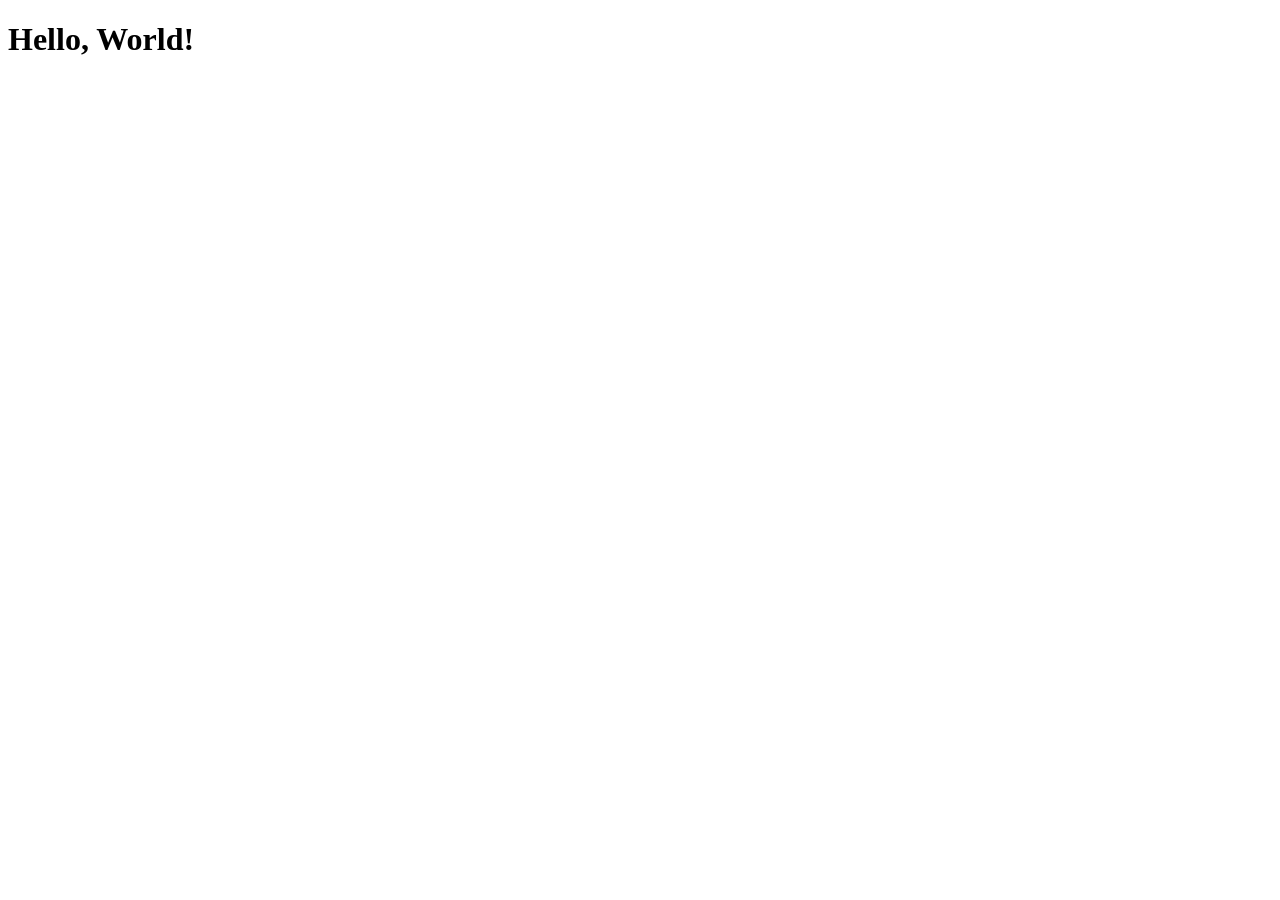
==== index.html @ 457089dc "added index (with boilerplate), script, and style files" ====
<!DOCTYPE html>
<html lang="en">
<head>
    <meta charset="UTF-8">
    <meta name="viewport" content="width=device-width, initial-scale=1.0">
    <meta http-equiv="X-UA-Compatible" content="ie=edge">
    <title>Page Title</title>
    <link rel="stylesheet" href="style.css">
</head>
<body>

    <h1>Hello, World!</h1>

    <script src="script.js"></script>
</body>
</html>
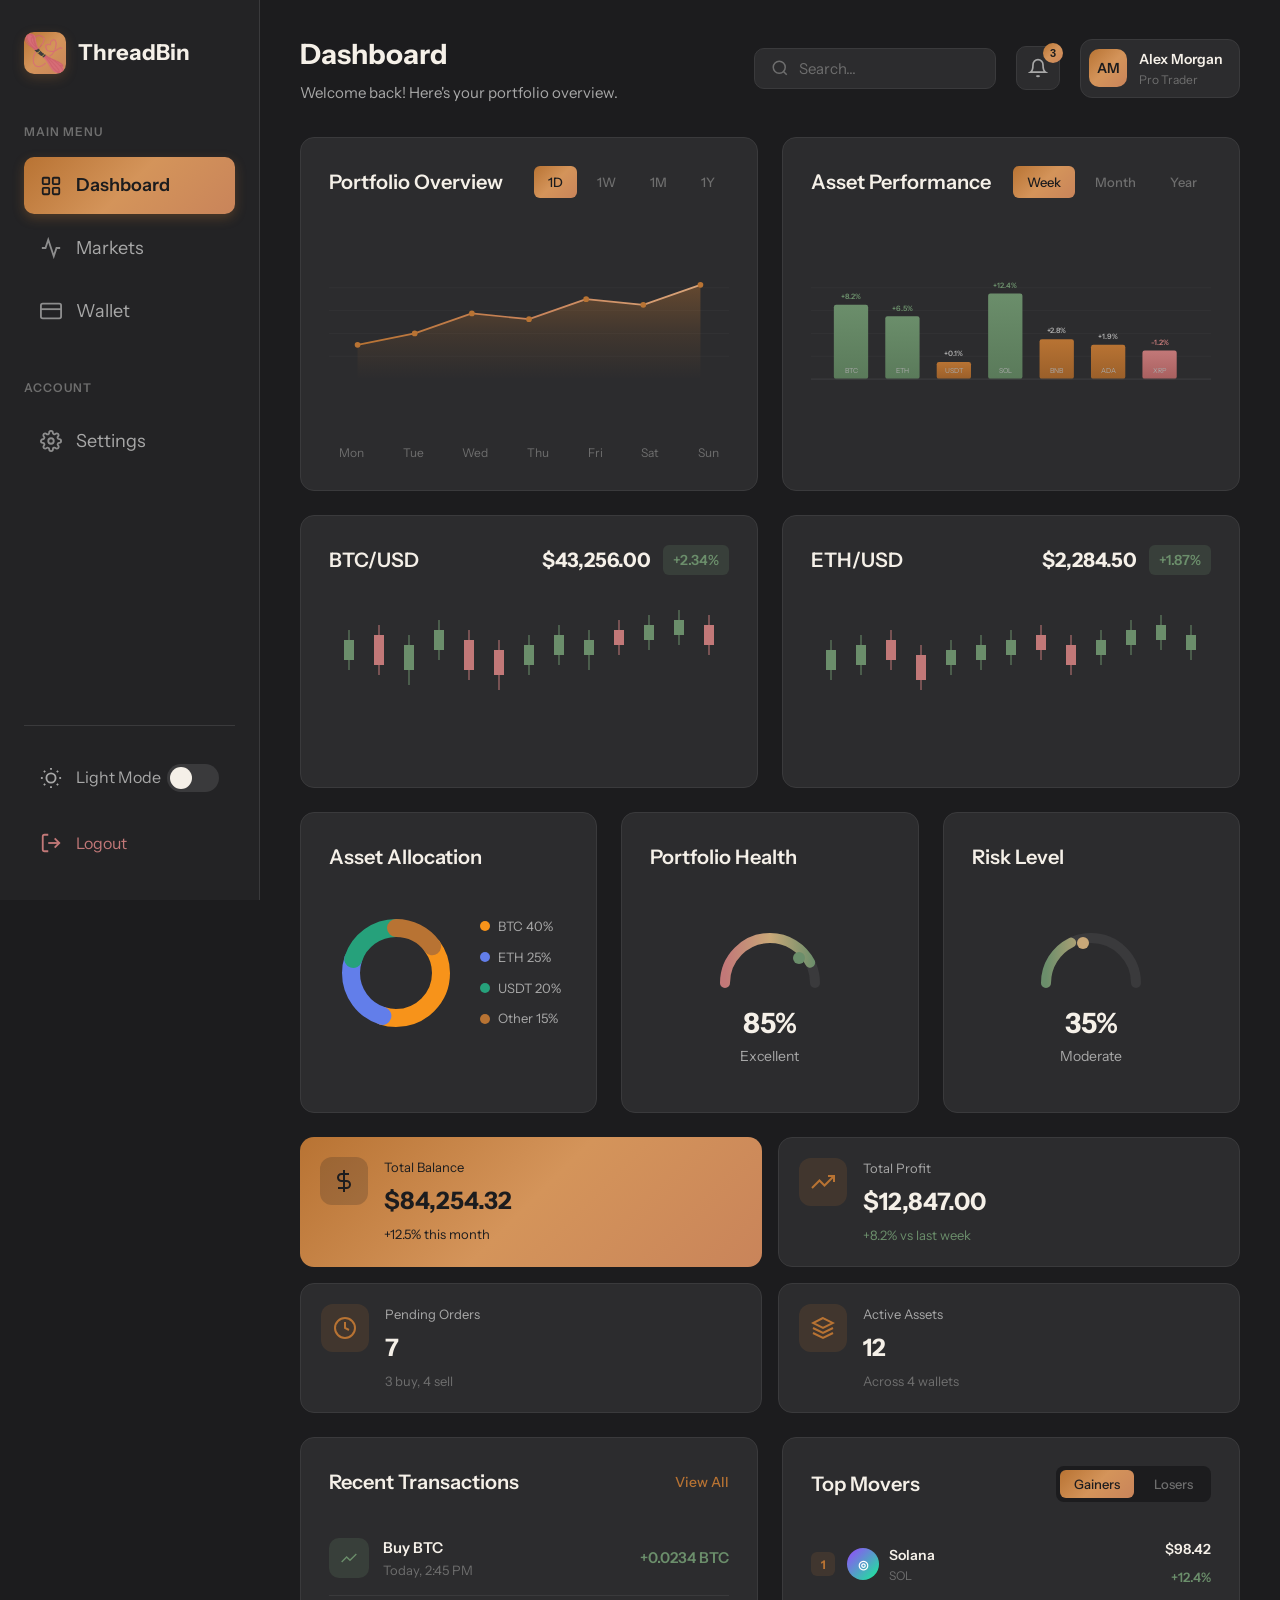
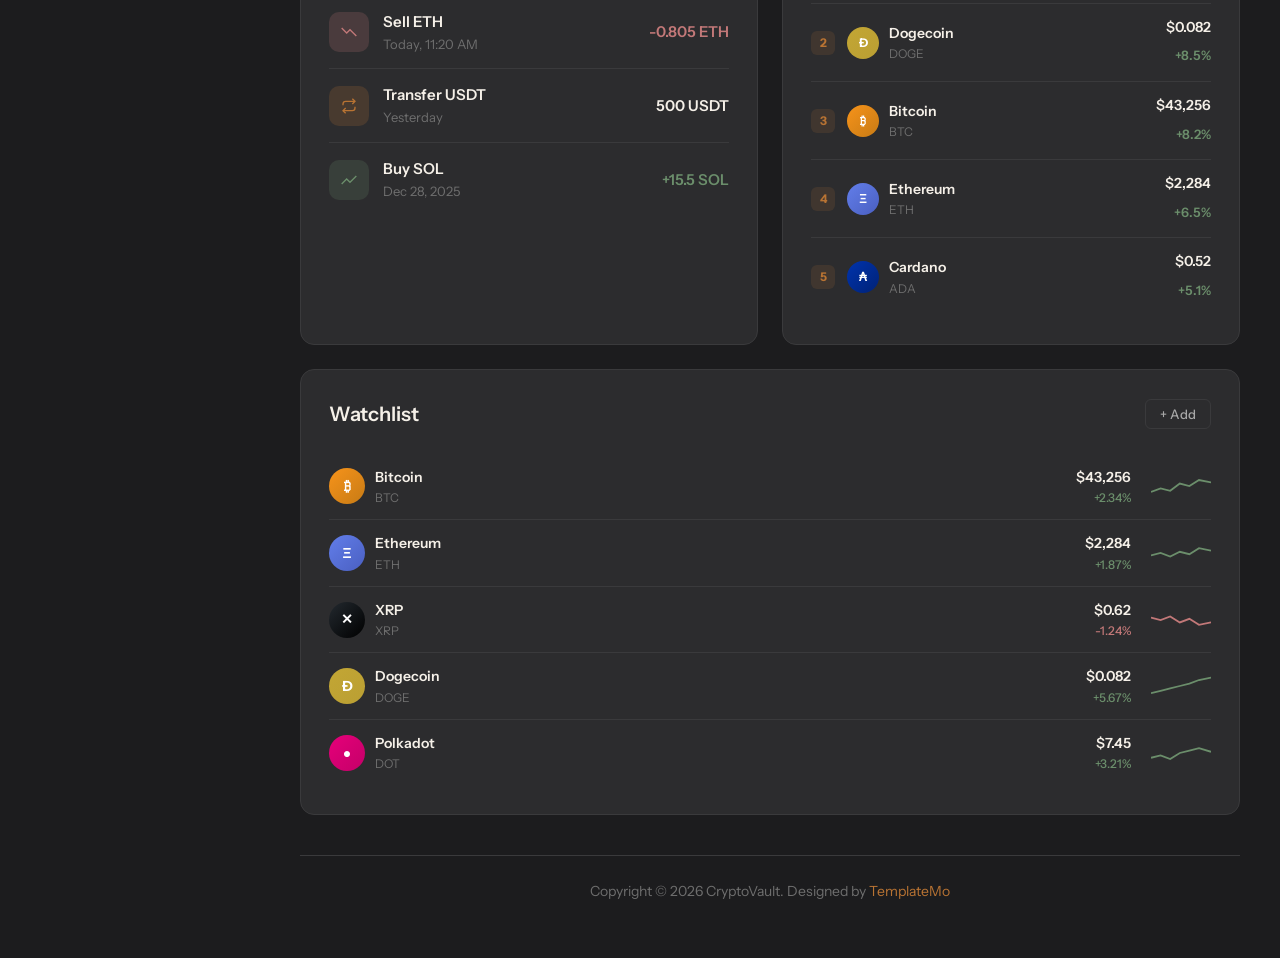
==== commit f877f4d4: "added template" ====
--- a/index.html
+++ b/index.html
@@ -1,16 +1,742 @@
 <!DOCTYPE html>
-<html lang="en">
+<html lang="en" data-theme="dark">
 <head>
     <meta charset="UTF-8">
     <meta name="viewport" content="width=device-width, initial-scale=1.0">
-    <meta http-equiv="X-UA-Compatible" content="ie=edge">
-    <title>Page Title</title>
-    <link rel="stylesheet" href="style.css">
+    <title>Dashboard - CryptoVault</title>
+    <script>
+        // Load theme immediately to prevent flash
+        (function() {
+            const savedTheme = localStorage.getItem('theme') || 'dark';
+            document.documentElement.setAttribute('data-theme', savedTheme);
+        })();
+    </script>
+    <link rel="preconnect" href="https://fonts.googleapis.com">
+    <link rel="preconnect" href="https://fonts.gstatic.com" crossorigin>
+    <link href="https://fonts.googleapis.com/css2?family=Instrument+Sans:wght@400;500;600;700&display=swap" rel="stylesheet">
+    <link rel="stylesheet" href="css/templatemo-style.css">
+    <link rel="stylesheet" href="css/templatemo-dashboard.css">
+    <!--
+
+TemplateMo 609 Crypto Vault
+
+https://templatemo.com/tm-609-crypto-vault
+
+-->
 </head>
 <body>
-
-    <h1>Hello, World!</h1>
-
-    <script src="script.js"></script>
+    <!-- Mobile Menu Toggle -->
+    <button class="mobile-menu-toggle" id="mobileMenuToggle" aria-label="Toggle menu">
+        <div class="hamburger">
+            <span></span>
+            <span></span>
+            <span></span>
+        </div>
+    </button>
+
+    <!-- Sidebar Overlay -->
+    <div class="sidebar-overlay" id="sidebarOverlay"></div>
+
+    <div class="dashboard">
+        <!-- Sidebar -->
+        <aside class="sidebar" id="sidebar">
+            <div class="logo">
+                <img class="logo-icon" src="assets/thread_bin_logo.png" alt="ThreadBin logo">
+                <span class="logo-text">ThreadBin</span>
+            </div>
+
+            <nav class="nav-section">
+                <div class="nav-label">Main Menu</div>
+                <a href="index.html" class="nav-item active">
+                    <svg class="nav-icon" viewBox="0 0 24 24" fill="none" stroke="currentColor" stroke-width="2">
+                        <rect x="3" y="3" width="7" height="7" rx="1"/>
+                        <rect x="14" y="3" width="7" height="7" rx="1"/>
+                        <rect x="3" y="14" width="7" height="7" rx="1"/>
+                        <rect x="14" y="14" width="7" height="7" rx="1"/>
+                    </svg>
+                    Dashboard
+                </a>
+                <a href="markets.html" class="nav-item">
+                    <svg class="nav-icon" viewBox="0 0 24 24" fill="none" stroke="currentColor" stroke-width="2">
+                        <polyline points="22 12 18 12 15 21 9 3 6 12 2 12"/>
+                    </svg>
+                    Markets
+                </a>
+                <a href="wallet.html" class="nav-item">
+                    <svg class="nav-icon" viewBox="0 0 24 24" fill="none" stroke="currentColor" stroke-width="2">
+                        <rect x="1" y="4" width="22" height="16" rx="2" ry="2"/>
+                        <line x1="1" y1="10" x2="23" y2="10"/>
+                    </svg>
+                    Wallet
+                </a>
+            </nav>
+
+            <nav class="nav-section">
+                <div class="nav-label">Account</div>
+                <a href="settings.html" class="nav-item">
+                    <svg class="nav-icon" viewBox="0 0 24 24" fill="none" stroke="currentColor" stroke-width="2">
+                        <circle cx="12" cy="12" r="3"/>
+                        <path d="M19.4 15a1.65 1.65 0 00.33 1.82l.06.06a2 2 0 010 2.83 2 2 0 01-2.83 0l-.06-.06a1.65 1.65 0 00-1.82-.33 1.65 1.65 0 00-1 1.51V21a2 2 0 01-2 2 2 2 0 01-2-2v-.09A1.65 1.65 0 009 19.4a1.65 1.65 0 00-1.82.33l-.06.06a2 2 0 01-2.83 0 2 2 0 010-2.83l.06-.06a1.65 1.65 0 00.33-1.82 1.65 1.65 0 00-1.51-1H3a2 2 0 01-2-2 2 2 0 012-2h.09A1.65 1.65 0 004.6 9a1.65 1.65 0 00-.33-1.82l-.06-.06a2 2 0 010-2.83 2 2 0 012.83 0l.06.06a1.65 1.65 0 001.82.33H9a1.65 1.65 0 001-1.51V3a2 2 0 012-2 2 2 0 012 2v.09a1.65 1.65 0 001 1.51 1.65 1.65 0 001.82-.33l.06-.06a2 2 0 012.83 0 2 2 0 010 2.83l-.06.06a1.65 1.65 0 00-.33 1.82V9a1.65 1.65 0 001.51 1H21a2 2 0 012 2 2 2 0 01-2 2h-.09a1.65 1.65 0 00-1.51 1z"/>
+                    </svg>
+                    Settings
+                </a>
+            </nav>
+
+            <div class="sidebar-footer">
+                <div class="theme-toggle">
+                    <div class="theme-toggle-label">
+                        <svg width="22" height="22" viewBox="0 0 24 24" fill="none" stroke="currentColor" stroke-width="2">
+                            <circle cx="12" cy="12" r="5"/>
+                            <line x1="12" y1="1" x2="12" y2="3"/>
+                            <line x1="12" y1="21" x2="12" y2="23"/>
+                            <line x1="4.22" y1="4.22" x2="5.64" y2="5.64"/>
+                            <line x1="18.36" y1="18.36" x2="19.78" y2="19.78"/>
+                            <line x1="1" y1="12" x2="3" y2="12"/>
+                            <line x1="21" y1="12" x2="23" y2="12"/>
+                            <line x1="4.22" y1="19.78" x2="5.64" y2="18.36"/>
+                            <line x1="18.36" y1="5.64" x2="19.78" y2="4.22"/>
+                        </svg>
+                        Light Mode
+                    </div>
+                    <div class="theme-switch" id="themeSwitch"></div>
+                </div>
+                <button class="logout-btn" onclick="window.location.href='login.html'">
+                    <svg viewBox="0 0 24 24" fill="none" stroke="currentColor" stroke-width="2">
+                        <path d="M9 21H5a2 2 0 01-2-2V5a2 2 0 012-2h4"/>
+                        <polyline points="16 17 21 12 16 7"/>
+                        <line x1="21" y1="12" x2="9" y2="12"/>
+                    </svg>
+                    Logout
+                </button>
+            </div>
+        </aside>
+
+        <!-- Main Content -->
+        <main class="main-content">
+            <!-- Header -->
+            <div class="header">
+                <div class="header-left">
+                    <h1>Dashboard</h1>
+                    <p class="header-subtitle">Welcome back! Here's your portfolio overview.</p>
+                </div>
+                <div class="header-right">
+                    <div class="header-search">
+                        <svg width="18" height="18" viewBox="0 0 24 24" fill="none" stroke="currentColor" stroke-width="2">
+                            <circle cx="11" cy="11" r="8"/>
+                            <line x1="21" y1="21" x2="16.65" y2="16.65"/>
+                        </svg>
+                        <input type="text" placeholder="Search...">
+                    </div>
+                    <button class="notification-btn">
+                        <svg width="20" height="20" viewBox="0 0 24 24" fill="none" stroke="currentColor" stroke-width="2">
+                            <path d="M18 8A6 6 0 006 8c0 7-3 9-3 9h18s-3-2-3-9"/>
+                            <path d="M13.73 21a2 2 0 01-3.46 0"/>
+                        </svg>
+                        <span class="notification-badge">3</span>
+                    </button>
+                    <div class="user-menu">
+                        <div class="user-avatar">AM</div>
+                        <div class="user-info">
+                            <span class="user-name">Alex Morgan</span>
+                            <span class="user-role">Pro Trader</span>
+                        </div>
+                    </div>
+                </div>
+            </div>
+
+            <!-- Content Wrapper -->
+            <div class="content-wrapper">
+                <!-- Left Column -->
+                <div class="content-left">
+                    <!-- Charts Grid -->
+                    <div class="charts-grid">
+                        <!-- Portfolio Overview -->
+                        <div class="card chart-card">
+                            <div class="card-header">
+                                <h2 class="card-title">Portfolio Overview</h2>
+                                <div class="chart-tabs">
+                                    <button class="chart-tab active">1D</button>
+                                    <button class="chart-tab">1W</button>
+                                    <button class="chart-tab">1M</button>
+                                    <button class="chart-tab">1Y</button>
+                                </div>
+                            </div>
+                            <div class="chart-container">
+                                <svg class="line-chart" viewBox="0 0 700 200" preserveAspectRatio="xMidYMid meet">
+                                    <defs>
+                                        <linearGradient id="lineGradient" x1="0%" y1="0%" x2="100%" y2="0%">
+                                            <stop offset="0%" style="stop-color:#b87333"/>
+                                            <stop offset="50%" style="stop-color:#c9845a"/>
+                                            <stop offset="100%" style="stop-color:#daa57a"/>
+                                        </linearGradient>
+                                        <linearGradient id="areaGradient" x1="0%" y1="0%" x2="0%" y2="100%">
+                                            <stop offset="0%" style="stop-color:#b87333;stop-opacity:0.4"/>
+                                            <stop offset="50%" style="stop-color:#b87333;stop-opacity:0.15"/>
+                                            <stop offset="100%" style="stop-color:#b87333;stop-opacity:0"/>
+                                        </linearGradient>
+                                    </defs>
+                                    <!-- Grid Lines -->
+                                    <line x1="0" y1="40" x2="700" y2="40" stroke="var(--chart-grid)" stroke-width="1"/>
+                                    <line x1="0" y1="80" x2="700" y2="80" stroke="var(--chart-grid)" stroke-width="1"/>
+                                    <line x1="0" y1="120" x2="700" y2="120" stroke="var(--chart-grid)" stroke-width="1"/>
+                                    <line x1="0" y1="160" x2="700" y2="160" stroke="var(--chart-grid)" stroke-width="1"/>
+                                    
+                                    <!-- Area Fill -->
+                                    <polygon points="50,140 150,120 250,85 350,95 450,60 550,70 650,35 650,200 50,200" fill="url(#areaGradient)"/>
+                                    
+                                    <!-- Line -->
+                                    <polyline points="50,140 150,120 250,85 350,95 450,60 550,70 650,35" fill="none" stroke="url(#lineGradient)" stroke-width="3" stroke-linecap="round" stroke-linejoin="round"/>
+                                    
+                                    <!-- Dots -->
+                                    <circle cx="50" cy="140" r="5" fill="#b87333"/>
+                                    <circle cx="150" cy="120" r="5" fill="#b87333"/>
+                                    <circle cx="250" cy="85" r="5" fill="#b87333"/>
+                                    <circle cx="350" cy="95" r="5" fill="#b87333"/>
+                                    <circle cx="450" cy="60" r="5" fill="#b87333"/>
+                                    <circle cx="550" cy="70" r="5" fill="#b87333"/>
+                                    <circle cx="650" cy="35" r="5" fill="#b87333"/>
+                                </svg>
+                                <div class="chart-labels">
+                                    <span>Mon</span>
+                                    <span>Tue</span>
+                                    <span>Wed</span>
+                                    <span>Thu</span>
+                                    <span>Fri</span>
+                                    <span>Sat</span>
+                                    <span>Sun</span>
+                                </div>
+                            </div>
+                        </div>
+
+                        <!-- Asset Performance -->
+                        <div class="card chart-card">
+                            <div class="card-header">
+                                <h2 class="card-title">Asset Performance</h2>
+                                <div class="chart-tabs">
+                                    <button class="chart-tab active">Week</button>
+                                    <button class="chart-tab">Month</button>
+                                    <button class="chart-tab">Year</button>
+                                </div>
+                            </div>
+                            <div class="chart-container">
+                                <svg class="bar-chart" viewBox="0 0 700 200" preserveAspectRatio="xMidYMid meet">
+                                    <defs>
+                                        <linearGradient id="barGradient1" x1="0%" y1="0%" x2="0%" y2="100%">
+                                            <stop offset="0%" style="stop-color:#6b8e6b"/>
+                                            <stop offset="100%" style="stop-color:#5a7a5a"/>
+                                        </linearGradient>
+                                        <linearGradient id="barGradient2" x1="0%" y1="0%" x2="0%" y2="100%">
+                                            <stop offset="0%" style="stop-color:#b87333"/>
+                                            <stop offset="100%" style="stop-color:#9a5f2a"/>
+                                        </linearGradient>
+                                        <linearGradient id="barGradient3" x1="0%" y1="0%" x2="0%" y2="100%">
+                                            <stop offset="0%" style="stop-color:#c27878"/>
+                                            <stop offset="100%" style="stop-color:#a85f5f"/>
+                                        </linearGradient>
+                                    </defs>
+                                    <!-- Grid Lines -->
+                                    <line x1="0" y1="40" x2="700" y2="40" stroke="var(--chart-grid)" stroke-width="1"/>
+                                    <line x1="0" y1="80" x2="700" y2="80" stroke="var(--chart-grid)" stroke-width="1"/>
+                                    <line x1="0" y1="120" x2="700" y2="120" stroke="var(--chart-grid)" stroke-width="1"/>
+                                    <line x1="0" y1="160" x2="700" y2="160" stroke="var(--chart-grid)" stroke-width="1"/>
+                                    
+                                    <!-- Bars - BTC -->
+                                    <rect x="40" y="70" width="60" height="130" rx="4" fill="url(#barGradient1)"/>
+                                    <text x="70" y="190" text-anchor="middle" fill="var(--text-secondary)" font-size="12">BTC</text>
+                                    <text x="70" y="60" text-anchor="middle" fill="var(--gain)" font-size="13" font-weight="600">+8.2%</text>
+                                    
+                                    <!-- Bars - ETH -->
+                                    <rect x="130" y="90" width="60" height="110" rx="4" fill="url(#barGradient1)"/>
+                                    <text x="160" y="190" text-anchor="middle" fill="var(--text-secondary)" font-size="12">ETH</text>
+                                    <text x="160" y="80" text-anchor="middle" fill="var(--gain)" font-size="13" font-weight="600">+6.5%</text>
+                                    
+                                    <!-- Bars - USDT -->
+                                    <rect x="220" y="170" width="60" height="30" rx="4" fill="url(#barGradient2)"/>
+                                    <text x="250" y="190" text-anchor="middle" fill="var(--text-secondary)" font-size="12">USDT</text>
+                                    <text x="250" y="160" text-anchor="middle" fill="var(--text-secondary)" font-size="13" font-weight="600">+0.1%</text>
+                                    
+                                    <!-- Bars - SOL -->
+                                    <rect x="310" y="50" width="60" height="150" rx="4" fill="url(#barGradient1)"/>
+                                    <text x="340" y="190" text-anchor="middle" fill="var(--text-secondary)" font-size="12">SOL</text>
+                                    <text x="340" y="40" text-anchor="middle" fill="var(--gain)" font-size="13" font-weight="600">+12.4%</text>
+                                    
+                                    <!-- Bars - BNB -->
+                                    <rect x="400" y="130" width="60" height="70" rx="4" fill="url(#barGradient2)"/>
+                                    <text x="430" y="190" text-anchor="middle" fill="var(--text-secondary)" font-size="12">BNB</text>
+                                    <text x="430" y="120" text-anchor="middle" fill="var(--text-secondary)" font-size="13" font-weight="600">+2.8%</text>
+                                    
+                                    <!-- Bars - ADA -->
+                                    <rect x="490" y="140" width="60" height="60" rx="4" fill="url(#barGradient2)"/>
+                                    <text x="520" y="190" text-anchor="middle" fill="var(--text-secondary)" font-size="12">ADA</text>
+                                    <text x="520" y="130" text-anchor="middle" fill="var(--text-secondary)" font-size="13" font-weight="600">+1.9%</text>
+                                    
+                                    <!-- Bars - XRP -->
+                                    <rect x="580" y="150" width="60" height="50" rx="4" fill="url(#barGradient3)"/>
+                                    <text x="610" y="190" text-anchor="middle" fill="var(--text-secondary)" font-size="12">XRP</text>
+                                    <text x="610" y="140" text-anchor="middle" fill="var(--loss)" font-size="13" font-weight="600">-1.2%</text>
+                                    
+                                    <!-- Baseline -->
+                                    <line x1="0" y1="200" x2="700" y2="200" stroke="var(--border)" stroke-width="2"/>
+                                </svg>
+                            </div>
+                        </div>
+
+                        <!-- BTC/USD Trading -->
+                        <div class="card chart-card">
+                            <div class="card-header">
+                                <h2 class="card-title">BTC/USD</h2>
+                                <div class="trading-pair">
+                                    <span class="pair-price">$43,256.00</span>
+                                    <span class="pair-change positive">+2.34%</span>
+                                </div>
+                            </div>
+                            <div class="candlestick-chart">
+                                <svg viewBox="0 0 400 150" preserveAspectRatio="none">
+                                    <line x1="20" y1="30" x2="20" y2="70" stroke="#6b8e6b" stroke-width="1"/>
+                                    <rect x="15" y="40" width="10" height="20" fill="#6b8e6b"/>
+                                    <line x1="50" y1="25" x2="50" y2="75" stroke="#c27878" stroke-width="1"/>
+                                    <rect x="45" y="35" width="10" height="30" fill="#c27878"/>
+                                    <line x1="80" y1="35" x2="80" y2="85" stroke="#6b8e6b" stroke-width="1"/>
+                                    <rect x="75" y="45" width="10" height="25" fill="#6b8e6b"/>
+                                    <line x1="110" y1="20" x2="110" y2="60" stroke="#6b8e6b" stroke-width="1"/>
+                                    <rect x="105" y="30" width="10" height="20" fill="#6b8e6b"/>
+                                    <line x1="140" y1="30" x2="140" y2="80" stroke="#c27878" stroke-width="1"/>
+                                    <rect x="135" y="40" width="10" height="30" fill="#c27878"/>
+                                    <line x1="170" y1="40" x2="170" y2="90" stroke="#c27878" stroke-width="1"/>
+                                    <rect x="165" y="50" width="10" height="25" fill="#c27878"/>
+                                    <line x1="200" y1="35" x2="200" y2="75" stroke="#6b8e6b" stroke-width="1"/>
+                                    <rect x="195" y="45" width="10" height="20" fill="#6b8e6b"/>
+                                    <line x1="230" y1="25" x2="230" y2="65" stroke="#6b8e6b" stroke-width="1"/>
+                                    <rect x="225" y="35" width="10" height="20" fill="#6b8e6b"/>
+                                    <line x1="260" y1="30" x2="260" y2="70" stroke="#6b8e6b" stroke-width="1"/>
+                                    <rect x="255" y="40" width="10" height="15" fill="#6b8e6b"/>
+                                    <line x1="290" y1="20" x2="290" y2="55" stroke="#c27878" stroke-width="1"/>
+                                    <rect x="285" y="30" width="10" height="15" fill="#c27878"/>
+                                    <line x1="320" y1="15" x2="320" y2="50" stroke="#6b8e6b" stroke-width="1"/>
+                                    <rect x="315" y="25" width="10" height="15" fill="#6b8e6b"/>
+                                    <line x1="350" y1="10" x2="350" y2="45" stroke="#6b8e6b" stroke-width="1"/>
+                                    <rect x="345" y="20" width="10" height="15" fill="#6b8e6b"/>
+                                    <line x1="380" y1="15" x2="380" y2="55" stroke="#c27878" stroke-width="1"/>
+                                    <rect x="375" y="25" width="10" height="20" fill="#c27878"/>
+                                </svg>
+                            </div>
+                        </div>
+
+                        <!-- ETH/USD Trading -->
+                        <div class="card chart-card">
+                            <div class="card-header">
+                                <h2 class="card-title">ETH/USD</h2>
+                                <div class="trading-pair">
+                                    <span class="pair-price">$2,284.50</span>
+                                    <span class="pair-change positive">+1.87%</span>
+                                </div>
+                            </div>
+                            <div class="candlestick-chart">
+                                <svg viewBox="0 0 400 150" preserveAspectRatio="none">
+                                    <line x1="20" y1="40" x2="20" y2="80" stroke="#6b8e6b" stroke-width="1"/>
+                                    <rect x="15" y="50" width="10" height="20" fill="#6b8e6b"/>
+                                    <line x1="50" y1="35" x2="50" y2="75" stroke="#6b8e6b" stroke-width="1"/>
+                                    <rect x="45" y="45" width="10" height="20" fill="#6b8e6b"/>
+                                    <line x1="80" y1="30" x2="80" y2="70" stroke="#c27878" stroke-width="1"/>
+                                    <rect x="75" y="40" width="10" height="20" fill="#c27878"/>
+                                    <line x1="110" y1="45" x2="110" y2="90" stroke="#c27878" stroke-width="1"/>
+                                    <rect x="105" y="55" width="10" height="25" fill="#c27878"/>
+                                    <line x1="140" y1="40" x2="140" y2="75" stroke="#6b8e6b" stroke-width="1"/>
+                                    <rect x="135" y="50" width="10" height="15" fill="#6b8e6b"/>
+                                    <line x1="170" y1="35" x2="170" y2="70" stroke="#6b8e6b" stroke-width="1"/>
+                                    <rect x="165" y="45" width="10" height="15" fill="#6b8e6b"/>
+                                    <line x1="200" y1="30" x2="200" y2="65" stroke="#6b8e6b" stroke-width="1"/>
+                                    <rect x="195" y="40" width="10" height="15" fill="#6b8e6b"/>
+                                    <line x1="230" y1="25" x2="230" y2="60" stroke="#c27878" stroke-width="1"/>
+                                    <rect x="225" y="35" width="10" height="15" fill="#c27878"/>
+                                    <line x1="260" y1="35" x2="260" y2="75" stroke="#c27878" stroke-width="1"/>
+                                    <rect x="255" y="45" width="10" height="20" fill="#c27878"/>
+                                    <line x1="290" y1="30" x2="290" y2="65" stroke="#6b8e6b" stroke-width="1"/>
+                                    <rect x="285" y="40" width="10" height="15" fill="#6b8e6b"/>
+                                    <line x1="320" y1="20" x2="320" y2="55" stroke="#6b8e6b" stroke-width="1"/>
+                                    <rect x="315" y="30" width="10" height="15" fill="#6b8e6b"/>
+                                    <line x1="350" y1="15" x2="350" y2="50" stroke="#6b8e6b" stroke-width="1"/>
+                                    <rect x="345" y="25" width="10" height="15" fill="#6b8e6b"/>
+                                    <line x1="380" y1="25" x2="380" y2="60" stroke="#6b8e6b" stroke-width="1"/>
+                                    <rect x="375" y="35" width="10" height="15" fill="#6b8e6b"/>
+                                </svg>
+                            </div>
+                        </div>
+                    </div>
+
+                    <!-- Bottom Row -->
+                    <div class="bottom-row">
+                        <!-- Asset Allocation -->
+                        <div class="card">
+                            <div class="card-header">
+                                <h2 class="card-title">Asset Allocation</h2>
+                            </div>
+                            <div class="donut-chart-container">
+                                <svg class="donut-chart" viewBox="0 0 120 120">
+                                    <circle cx="60" cy="60" r="45" fill="none" stroke="#f7931a" stroke-width="18" stroke-dasharray="113 170" stroke-dashoffset="-42" stroke-linecap="round"/>
+                                    <circle cx="60" cy="60" r="45" fill="none" stroke="#627eea" stroke-width="18" stroke-dasharray="71 212" stroke-dashoffset="-155" stroke-linecap="round"/>
+                                    <circle cx="60" cy="60" r="45" fill="none" stroke="#26a17b" stroke-width="18" stroke-dasharray="57 226" stroke-dashoffset="-226" stroke-linecap="round"/>
+                                    <circle cx="60" cy="60" r="45" fill="none" stroke="#b87333" stroke-width="18" stroke-dasharray="42 241" stroke-dashoffset="-283" stroke-linecap="round"/>
+                                </svg>
+                                <div class="donut-legend">
+                                    <div class="legend-item"><span class="legend-dot btc"></span>BTC 40%</div>
+                                    <div class="legend-item"><span class="legend-dot eth"></span>ETH 25%</div>
+                                    <div class="legend-item"><span class="legend-dot usdt"></span>USDT 20%</div>
+                                    <div class="legend-item"><span class="legend-dot other"></span>Other 15%</div>
+                                </div>
+                            </div>
+                        </div>
+
+                        <!-- Portfolio Health -->
+                        <div class="card">
+                            <div class="card-header">
+                                <h2 class="card-title">Portfolio Health</h2>
+                            </div>
+                            <div class="gauge-container">
+                                <svg class="gauge" viewBox="0 0 120 80">
+                                    <defs>
+                                        <linearGradient id="gaugeGradient1" x1="0%" y1="0%" x2="100%" y2="0%">
+                                            <stop offset="0%" style="stop-color:#c27878"/>
+                                            <stop offset="50%" style="stop-color:#c9a878"/>
+                                            <stop offset="100%" style="stop-color:#6b8e6b"/>
+                                        </linearGradient>
+                                    </defs>
+                                    <path d="M15,70 A45,45 0 0,1 105,70" fill="none" stroke="var(--border)" stroke-width="10" stroke-linecap="round"/>
+                                    <path d="M15,70 A45,45 0 0,1 105,70" fill="none" stroke="url(#gaugeGradient1)" stroke-width="10" stroke-linecap="round" stroke-dasharray="120 141"/>
+                                    <circle cx="89" cy="45" r="6" fill="#6b8e6b"/>
+                                </svg>
+                                <div class="gauge-value">85%</div>
+                                <div class="gauge-label">Excellent</div>
+                            </div>
+                        </div>
+
+                        <!-- Risk Level -->
+                        <div class="card">
+                            <div class="card-header">
+                                <h2 class="card-title">Risk Level</h2>
+                            </div>
+                            <div class="gauge-container">
+                                <svg class="gauge" viewBox="0 0 120 80">
+                                    <defs>
+                                        <linearGradient id="gaugeGradient2" x1="0%" y1="0%" x2="100%" y2="0%">
+                                            <stop offset="0%" style="stop-color:#6b8e6b"/>
+                                            <stop offset="50%" style="stop-color:#c9a878"/>
+                                            <stop offset="100%" style="stop-color:#c27878"/>
+                                        </linearGradient>
+                                    </defs>
+                                    <path d="M15,70 A45,45 0 0,1 105,70" fill="none" stroke="var(--border)" stroke-width="10" stroke-linecap="round"/>
+                                    <path d="M15,70 A45,45 0 0,1 105,70" fill="none" stroke="url(#gaugeGradient2)" stroke-width="10" stroke-linecap="round" stroke-dasharray="50 141"/>
+                                    <circle cx="52" cy="30" r="6" fill="#c9a878"/>
+                                </svg>
+                                <div class="gauge-value">35%</div>
+                                <div class="gauge-label">Moderate</div>
+                            </div>
+                        </div>
+                    </div>
+                </div>
+
+                <!-- Right Column - Stats -->
+                <div class="content-right">
+                    <div class="stat-card primary">
+                        <div class="stat-icon">
+                            <svg width="24" height="24" viewBox="0 0 24 24" fill="none" stroke="currentColor" stroke-width="2">
+                                <line x1="12" y1="1" x2="12" y2="23"/>
+                                <path d="M17 5H9.5a3.5 3.5 0 000 7h5a3.5 3.5 0 010 7H6"/>
+                            </svg>
+                        </div>
+                        <div class="stat-content">
+                            <div class="stat-label">Total Balance</div>
+                            <div class="stat-value">$84,254.32</div>
+                            <div class="stat-change positive">+12.5% this month</div>
+                        </div>
+                    </div>
+                    <div class="stat-card">
+                        <div class="stat-icon">
+                            <svg width="24" height="24" viewBox="0 0 24 24" fill="none" stroke="currentColor" stroke-width="2">
+                                <polyline points="23 6 13.5 15.5 8.5 10.5 1 18"/>
+                                <polyline points="17 6 23 6 23 12"/>
+                            </svg>
+                        </div>
+                        <div class="stat-content">
+                            <div class="stat-label">Total Profit</div>
+                            <div class="stat-value">$12,847.00</div>
+                            <div class="stat-change positive">+8.2% vs last week</div>
+                        </div>
+                    </div>
+                    <div class="stat-card">
+                        <div class="stat-icon">
+                            <svg width="24" height="24" viewBox="0 0 24 24" fill="none" stroke="currentColor" stroke-width="2">
+                                <circle cx="12" cy="12" r="10"/>
+                                <polyline points="12 6 12 12 16 14"/>
+                            </svg>
+                        </div>
+                        <div class="stat-content">
+                            <div class="stat-label">Pending Orders</div>
+                            <div class="stat-value">7</div>
+                            <div class="stat-change">3 buy, 4 sell</div>
+                        </div>
+                    </div>
+                    <div class="stat-card">
+                        <div class="stat-icon">
+                            <svg width="24" height="24" viewBox="0 0 24 24" fill="none" stroke="currentColor" stroke-width="2">
+                                <path d="M12 2L2 7l10 5 10-5-10-5z"/>
+                                <path d="M2 17l10 5 10-5"/>
+                                <path d="M2 12l10 5 10-5"/>
+                            </svg>
+                        </div>
+                        <div class="stat-content">
+                            <div class="stat-label">Active Assets</div>
+                            <div class="stat-value">12</div>
+                            <div class="stat-change">Across 4 wallets</div>
+                        </div>
+                    </div>
+                </div>
+            </div>
+
+            <!-- Transactions Row -->
+            <div class="transactions-row">
+                <!-- Recent Transactions -->
+                <div class="card transactions-card">
+                    <div class="card-header">
+                        <h2 class="card-title">Recent Transactions</h2>
+                        <a href="#" class="view-all">View All</a>
+                    </div>
+                    <div class="transactions-list">
+                        <div class="transaction-item">
+                            <div class="transaction-icon buy">
+                                <svg width="16" height="16" viewBox="0 0 24 24" fill="none" stroke="currentColor" stroke-width="2">
+                                    <polyline points="23 6 13.5 15.5 8.5 10.5 1 18"/>
+                                </svg>
+                            </div>
+                            <div class="transaction-details">
+                                <span class="transaction-title">Buy BTC</span>
+                                <span class="transaction-date">Today, 2:45 PM</span>
+                            </div>
+                            <div class="transaction-amount positive">+0.0234 BTC</div>
+                        </div>
+                        <div class="transaction-item">
+                            <div class="transaction-icon sell">
+                                <svg width="16" height="16" viewBox="0 0 24 24" fill="none" stroke="currentColor" stroke-width="2">
+                                    <polyline points="23 18 13.5 8.5 8.5 13.5 1 6"/>
+                                </svg>
+                            </div>
+                            <div class="transaction-details">
+                                <span class="transaction-title">Sell ETH</span>
+                                <span class="transaction-date">Today, 11:20 AM</span>
+                            </div>
+                            <div class="transaction-amount negative">-0.805 ETH</div>
+                        </div>
+                        <div class="transaction-item">
+                            <div class="transaction-icon transfer">
+                                <svg width="16" height="16" viewBox="0 0 24 24" fill="none" stroke="currentColor" stroke-width="2">
+                                    <polyline points="17 1 21 5 17 9"/>
+                                    <path d="M3 11V9a4 4 0 014-4h14"/>
+                                    <polyline points="7 23 3 19 7 15"/>
+                                    <path d="M21 13v2a4 4 0 01-4 4H3"/>
+                                </svg>
+                            </div>
+                            <div class="transaction-details">
+                                <span class="transaction-title">Transfer USDT</span>
+                                <span class="transaction-date">Yesterday</span>
+                            </div>
+                            <div class="transaction-amount">500 USDT</div>
+                        </div>
+                        <div class="transaction-item">
+                            <div class="transaction-icon buy">
+                                <svg width="16" height="16" viewBox="0 0 24 24" fill="none" stroke="currentColor" stroke-width="2">
+                                    <polyline points="23 6 13.5 15.5 8.5 10.5 1 18"/>
+                                </svg>
+                            </div>
+                            <div class="transaction-details">
+                                <span class="transaction-title">Buy SOL</span>
+                                <span class="transaction-date">Dec 28, 2025</span>
+                            </div>
+                            <div class="transaction-amount positive">+15.5 SOL</div>
+                        </div>
+                    </div>
+                </div>
+
+                <!-- Top Movers -->
+                <div class="card movers-card">
+                    <div class="card-header">
+                        <h2 class="card-title">Top Movers</h2>
+                        <div class="movers-tabs">
+                            <button class="movers-tab active">Gainers</button>
+                            <button class="movers-tab">Losers</button>
+                        </div>
+                    </div>
+                    <div class="movers-list">
+                        <div class="mover-item">
+                            <div class="mover-rank">1</div>
+                            <div class="mover-coin">
+                                <div class="coin-icon sol">◎</div>
+                                <div class="coin-info">
+                                    <span class="coin-name">Solana</span>
+                                    <span class="coin-symbol">SOL</span>
+                                </div>
+                            </div>
+                            <div class="mover-data">
+                                <span class="mover-price">$98.42</span>
+                                <span class="mover-change positive">+12.4%</span>
+                            </div>
+                        </div>
+                        <div class="mover-item">
+                            <div class="mover-rank">2</div>
+                            <div class="mover-coin">
+                                <div class="coin-icon doge">Ð</div>
+                                <div class="coin-info">
+                                    <span class="coin-name">Dogecoin</span>
+                                    <span class="coin-symbol">DOGE</span>
+                                </div>
+                            </div>
+                            <div class="mover-data">
+                                <span class="mover-price">$0.082</span>
+                                <span class="mover-change positive">+8.5%</span>
+                            </div>
+                        </div>
+                        <div class="mover-item">
+                            <div class="mover-rank">3</div>
+                            <div class="mover-coin">
+                                <div class="coin-icon btc">₿</div>
+                                <div class="coin-info">
+                                    <span class="coin-name">Bitcoin</span>
+                                    <span class="coin-symbol">BTC</span>
+                                </div>
+                            </div>
+                            <div class="mover-data">
+                                <span class="mover-price">$43,256</span>
+                                <span class="mover-change positive">+8.2%</span>
+                            </div>
+                        </div>
+                        <div class="mover-item">
+                            <div class="mover-rank">4</div>
+                            <div class="mover-coin">
+                                <div class="coin-icon eth">Ξ</div>
+                                <div class="coin-info">
+                                    <span class="coin-name">Ethereum</span>
+                                    <span class="coin-symbol">ETH</span>
+                                </div>
+                            </div>
+                            <div class="mover-data">
+                                <span class="mover-price">$2,284</span>
+                                <span class="mover-change positive">+6.5%</span>
+                            </div>
+                        </div>
+                        <div class="mover-item">
+                            <div class="mover-rank">5</div>
+                            <div class="mover-coin">
+                                <div class="coin-icon ada">₳</div>
+                                <div class="coin-info">
+                                    <span class="coin-name">Cardano</span>
+                                    <span class="coin-symbol">ADA</span>
+                                </div>
+                            </div>
+                            <div class="mover-data">
+                                <span class="mover-price">$0.52</span>
+                                <span class="mover-change positive">+5.1%</span>
+                            </div>
+                        </div>
+                    </div>
+                </div>
+
+                <!-- Watchlist -->
+                <div class="card watchlist-card">
+                    <div class="card-header">
+                        <h2 class="card-title">Watchlist</h2>
+                        <button class="add-btn">+ Add</button>
+                    </div>
+                    <div class="watchlist">
+                        <div class="watchlist-item">
+                            <div class="watchlist-coin">
+                                <div class="coin-icon btc">₿</div>
+                                <div class="coin-info">
+                                    <span class="coin-name">Bitcoin</span>
+                                    <span class="coin-symbol">BTC</span>
+                                </div>
+                            </div>
+                            <div class="watchlist-data">
+                                <span class="coin-price">$43,256</span>
+                                <span class="coin-change positive">+2.34%</span>
+                            </div>
+                            <svg class="sparkline" viewBox="0 0 50 20">
+                                <polyline points="0,15 8,12 16,14 24,8 32,10 40,5 50,7" fill="none" stroke="#6b8e6b" stroke-width="1.5"/>
+                            </svg>
+                        </div>
+                        <div class="watchlist-item">
+                            <div class="watchlist-coin">
+                                <div class="coin-icon eth">Ξ</div>
+                                <div class="coin-info">
+                                    <span class="coin-name">Ethereum</span>
+                                    <span class="coin-symbol">ETH</span>
+                                </div>
+                            </div>
+                            <div class="watchlist-data">
+                                <span class="coin-price">$2,284</span>
+                                <span class="coin-change positive">+1.87%</span>
+                            </div>
+                            <svg class="sparkline" viewBox="0 0 50 20">
+                                <polyline points="0,12 8,10 16,13 24,9 32,11 40,6 50,8" fill="none" stroke="#6b8e6b" stroke-width="1.5"/>
+                            </svg>
+                        </div>
+                        <div class="watchlist-item">
+                            <div class="watchlist-coin">
+                                <div class="coin-icon xrp">✕</div>
+                                <div class="coin-info">
+                                    <span class="coin-name">XRP</span>
+                                    <span class="coin-symbol">XRP</span>
+                                </div>
+                            </div>
+                            <div class="watchlist-data">
+                                <span class="coin-price">$0.62</span>
+                                <span class="coin-change negative">-1.24%</span>
+                            </div>
+                            <svg class="sparkline" viewBox="0 0 50 20">
+                                <polyline points="0,8 8,10 16,7 24,12 32,9 40,14 50,12" fill="none" stroke="#c27878" stroke-width="1.5"/>
+                            </svg>
+                        </div>
+                        <div class="watchlist-item">
+                            <div class="watchlist-coin">
+                                <div class="coin-icon doge">Ð</div>
+                                <div class="coin-info">
+                                    <span class="coin-name">Dogecoin</span>
+                                    <span class="coin-symbol">DOGE</span>
+                                </div>
+                            </div>
+                            <div class="watchlist-data">
+                                <span class="coin-price">$0.082</span>
+                                <span class="coin-change positive">+5.67%</span>
+                            </div>
+                            <svg class="sparkline" viewBox="0 0 50 20">
+                                <polyline points="0,16 8,14 16,12 24,10 32,8 40,5 50,3" fill="none" stroke="#6b8e6b" stroke-width="1.5"/>
+                            </svg>
+                        </div>
+                        <div class="watchlist-item">
+                            <div class="watchlist-coin">
+                                <div class="coin-icon dot">●</div>
+                                <div class="coin-info">
+                                    <span class="coin-name">Polkadot</span>
+                                    <span class="coin-symbol">DOT</span>
+                                </div>
+                            </div>
+                            <div class="watchlist-data">
+                                <span class="coin-price">$7.45</span>
+                                <span class="coin-change positive">+3.21%</span>
+                            </div>
+                            <svg class="sparkline" viewBox="0 0 50 20">
+                                <polyline points="0,14 8,12 16,15 24,10 32,8 40,6 50,9" fill="none" stroke="#6b8e6b" stroke-width="1.5"/>
+                            </svg>
+                        </div>
+                    </div>
+                </div>
+            </div>
+
+            <!-- Copyright -->
+            <footer class="copyright">
+                Copyright &copy; 2026 CryptoVault. Designed by <a href="https://templatemo.com" target="_blank" rel="nofollow">TemplateMo</a>
+            </footer>
+        </main>
+    </div>
+
+    <script src="js/templatemo-script.js"></script>
 </body>
-</html>+</html>
--- a/css/templatemo-style.css
+++ b/css/templatemo-style.css
@@ -0,0 +1,728 @@
+/*
+==========================================================================
+CryptoVault - Crypto Dashboard Template
+Template Name: CryptoVault
+Template URL: https://templatemo.com
+Description: A modern cryptocurrency dashboard template with dark/light mode
+Author: TemplateMo
+Version: 1.0
+==========================================================================
+
+TemplateMo 609 Crypto Vault
+
+https://templatemo.com/tm-609-crypto-vault
+
+*/
+
+/* ========================================
+   CSS Reset & Base
+======================================== */
+* {
+    margin: 0;
+    padding: 0;
+    box-sizing: border-box;
+}
+
+/* ========================================
+   CSS Variables - Dark Theme (Default)
+======================================== */
+:root, [data-theme="dark"] {
+    --bg-primary: #1c1c1e;
+    --bg-secondary: #232325;
+    --bg-card: #2c2c2e;
+    --bg-card-hover: #343436;
+    --accent-copper: #b87333;
+    --accent-copper-light: #c9845a;
+    --accent-gradient: linear-gradient(135deg, #b87333 0%, #d4945a 50%, #c9845a 100%);
+    --accent-gradient-hover: linear-gradient(135deg, #c9845a 0%, #daa57a 50%, #d4945a 100%);
+    --text-primary: #f5f0e8;
+    --text-secondary: #a8a8a8;
+    --text-muted: #6e6e6e;
+    --gain: #6b8e6b;
+    --loss: #c27878;
+    --border: #3a3a3c;
+    --shadow: rgba(0, 0, 0, 0.3);
+    --chart-grid: rgba(255, 255, 255, 0.05);
+    --overlay: rgba(0, 0, 0, 0.5);
+}
+
+/* ========================================
+   CSS Variables - Light Theme
+======================================== */
+[data-theme="light"] {
+    --bg-primary: #f5f5f7;
+    --bg-secondary: #ffffff;
+    --bg-card: #ffffff;
+    --bg-card-hover: #f0f0f2;
+    --accent-copper: #d4945a;
+    --accent-copper-light: #e8b88a;
+    --accent-gradient: linear-gradient(135deg, #d4945a 0%, #e8b88a 50%, #f0c89a 100%);
+    --accent-gradient-hover: linear-gradient(135deg, #e8b88a 0%, #f0c89a 50%, #f5d4a8 100%);
+    --text-primary: #1c1c1e;
+    --text-secondary: #6e6e6e;
+    --text-muted: #9a9a9a;
+    --gain: #5a9a5a;
+    --loss: #c76b6b;
+    --border: #e0e0e2;
+    --shadow: rgba(0, 0, 0, 0.08);
+    --chart-grid: rgba(0, 0, 0, 0.05);
+    --overlay: rgba(0, 0, 0, 0.5);
+}
+
+/* ========================================
+   Body & Typography
+======================================== */
+body {
+    font-family: 'Instrument Sans', -apple-system, BlinkMacSystemFont, sans-serif;
+    font-size: 18px;
+    line-height: 1.6;
+    background-color: var(--bg-primary);
+    color: var(--text-primary);
+    min-height: 100vh;
+    transition: background-color 0.3s ease, color 0.3s ease;
+}
+
+/* ========================================
+   Dashboard Layout
+======================================== */
+.dashboard {
+    display: grid;
+    grid-template-columns: 260px 1fr;
+    min-height: 100vh;
+}
+
+/* ========================================
+   Mobile Menu Toggle
+======================================== */
+.mobile-menu-toggle {
+    display: none;
+    position: fixed;
+    top: 20px;
+    left: 20px;
+    z-index: 1001;
+    width: 46px;
+    height: 46px;
+    background-color: var(--bg-card);
+    border: 1px solid var(--border);
+    border-radius: 10px;
+    cursor: pointer;
+    align-items: center;
+    justify-content: center;
+    transition: all 0.3s ease;
+}
+
+.mobile-menu-toggle:hover {
+    background-color: var(--bg-card-hover);
+}
+
+.hamburger {
+    display: flex;
+    flex-direction: column;
+    gap: 5px;
+}
+
+.hamburger span {
+    display: block;
+    width: 22px;
+    height: 2px;
+    background-color: var(--text-primary);
+    transition: all 0.3s ease;
+}
+
+.mobile-menu-toggle.active .hamburger span:nth-child(1) {
+    transform: rotate(45deg) translate(5px, 5px);
+}
+
+.mobile-menu-toggle.active .hamburger span:nth-child(2) {
+    opacity: 0;
+}
+
+.mobile-menu-toggle.active .hamburger span:nth-child(3) {
+    transform: rotate(-45deg) translate(5px, -5px);
+}
+
+.mobile-menu-toggle.active {
+    left: auto;
+    right: 20px;
+}
+
+/* ========================================
+   Sidebar Overlay
+======================================== */
+.sidebar-overlay {
+    position: fixed;
+    inset: 0;
+    background-color: var(--overlay);
+    z-index: 999;
+    opacity: 0;
+    pointer-events: none;
+    transition: opacity 0.3s ease;
+}
+
+.sidebar-overlay.active {
+    opacity: 1;
+    pointer-events: auto;
+}
+
+/* ========================================
+   Sidebar
+======================================== */
+.sidebar {
+    background-color: var(--bg-secondary);
+    padding: 32px 24px;
+    border-right: 1px solid var(--border);
+    display: flex;
+    flex-direction: column;
+    transition: transform 0.3s ease, background-color 0.3s ease;
+    z-index: 1000;
+    height: 100vh;
+    position: sticky;
+    top: 0;
+    overflow-y: auto;
+    overflow-x: hidden;
+}
+
+/* Sidebar Scrollbar */
+.sidebar::-webkit-scrollbar {
+    width: 6px;
+}
+
+.sidebar::-webkit-scrollbar-track {
+    background: transparent;
+    margin: 10px 0;
+}
+
+.sidebar::-webkit-scrollbar-thumb {
+    background: linear-gradient(180deg, var(--accent-copper), var(--accent-copper-light));
+    border-radius: 10px;
+}
+
+.sidebar::-webkit-scrollbar-thumb:hover {
+    background: linear-gradient(180deg, var(--accent-copper-light), var(--accent-copper));
+}
+
+.sidebar {
+    scrollbar-width: thin;
+    scrollbar-color: var(--accent-copper) transparent;
+}
+
+/* ========================================
+   Logo
+======================================== */
+.logo {
+    display: flex;
+    align-items: center;
+    gap: 12px;
+    margin-bottom: 48px;
+}
+
+.logo-icon {
+    width: 42px;
+    height: 42px;
+    background: var(--accent-gradient);
+    border-radius: 10px;
+    display: flex;
+    align-items: center;
+    justify-content: center;
+    font-weight: 700;
+    font-size: 20px;
+    color: #1c1c1e;
+    box-shadow: 0 4px 12px rgba(184, 115, 51, 0.25);
+}
+
+.logo-text {
+    font-size: 22px;
+    font-weight: 700;
+    color: var(--text-primary);
+}
+
+/* ========================================
+   Navigation
+======================================== */
+.nav-section {
+    margin-bottom: 32px;
+}
+
+.nav-label {
+    font-size: 12px;
+    font-weight: 600;
+    color: var(--text-muted);
+    text-transform: uppercase;
+    letter-spacing: 1px;
+    margin-bottom: 16px;
+}
+
+.nav-item {
+    display: flex;
+    align-items: center;
+    gap: 14px;
+    padding: 14px 16px;
+    border-radius: 10px;
+    color: var(--text-secondary);
+    text-decoration: none;
+    margin-bottom: 6px;
+    transition: all 0.2s ease;
+}
+
+.nav-item:hover {
+    background-color: var(--bg-card);
+    color: var(--text-primary);
+}
+
+.nav-item.active {
+    background: var(--accent-gradient);
+    color: #1c1c1e;
+    font-weight: 600;
+    box-shadow: 0 4px 12px rgba(184, 115, 51, 0.3);
+}
+
+.nav-item.active:hover {
+    background: var(--accent-gradient-hover);
+}
+
+.nav-icon {
+    width: 22px;
+    height: 22px;
+    opacity: 0.8;
+}
+
+.nav-item.active .nav-icon {
+    opacity: 1;
+}
+
+/* ========================================
+   Sidebar Footer
+======================================== */
+.sidebar-footer {
+    margin-top: auto;
+    padding-top: 24px;
+    border-top: 1px solid var(--border);
+    background-color: var(--bg-secondary);
+}
+
+.theme-toggle {
+    display: flex;
+    align-items: center;
+    justify-content: space-between;
+    padding: 14px 16px;
+    margin-bottom: 12px;
+}
+
+.theme-toggle-label {
+    display: flex;
+    align-items: center;
+    gap: 14px;
+    color: var(--text-secondary);
+    font-size: 16px;
+}
+
+.theme-switch {
+    position: relative;
+    width: 52px;
+    height: 28px;
+    background-color: var(--border);
+    border-radius: 14px;
+    cursor: pointer;
+    transition: background-color 0.3s ease;
+}
+
+.theme-switch::after {
+    content: '';
+    position: absolute;
+    top: 3px;
+    left: 3px;
+    width: 22px;
+    height: 22px;
+    background-color: var(--text-primary);
+    border-radius: 50%;
+    transition: transform 0.3s ease, background-color 0.3s ease;
+}
+
+[data-theme="light"] .theme-switch {
+    background: var(--accent-gradient);
+}
+
+[data-theme="light"] .theme-switch::after {
+    transform: translateX(24px);
+    background-color: #ffffff;
+}
+
+.logout-btn {
+    display: flex;
+    align-items: center;
+    gap: 14px;
+    padding: 14px 16px;
+    border-radius: 10px;
+    color: var(--loss);
+    text-decoration: none;
+    width: 100%;
+    background: none;
+    border: none;
+    font-family: inherit;
+    font-size: 16px;
+    cursor: pointer;
+    transition: all 0.2s ease;
+}
+
+.logout-btn:hover {
+    background-color: rgba(194, 120, 120, 0.15);
+}
+
+.logout-btn svg {
+    width: 22px;
+    height: 22px;
+}
+
+/* ========================================
+   Main Content
+======================================== */
+.main-content {
+    padding: 32px 40px;
+    overflow-y: auto;
+    transition: background-color 0.3s ease;
+}
+
+.main-content::-webkit-scrollbar {
+    width: 8px;
+}
+
+.main-content::-webkit-scrollbar-track {
+    background: var(--bg-primary);
+}
+
+.main-content::-webkit-scrollbar-thumb {
+    background: linear-gradient(180deg, var(--accent-copper), var(--accent-copper-light));
+    border-radius: 10px;
+}
+
+.main-content {
+    scrollbar-width: thin;
+    scrollbar-color: var(--accent-copper) var(--bg-primary);
+}
+
+/* ========================================
+   Page Header
+======================================== */
+.page-header {
+    margin-bottom: 32px;
+}
+
+.page-header h1 {
+    font-size: 28px;
+    font-weight: 700;
+    margin-bottom: 8px;
+}
+
+.page-header p {
+    color: var(--text-secondary);
+    font-size: 16px;
+}
+
+/* ========================================
+   Cards
+======================================== */
+.card {
+    background-color: var(--bg-card);
+    border-radius: 14px;
+    padding: 28px;
+    border: 1px solid var(--border);
+    transition: all 0.3s ease;
+}
+
+.card-header {
+    display: flex;
+    justify-content: space-between;
+    align-items: center;
+    margin-bottom: 24px;
+}
+
+.card-title {
+    font-size: 20px;
+    font-weight: 600;
+    color: var(--text-primary);
+}
+
+.card-description {
+    font-size: 14px;
+    color: var(--text-secondary);
+}
+
+/* ========================================
+   Buttons
+======================================== */
+.btn {
+    padding: 14px 28px;
+    border-radius: 10px;
+    font-size: 16px;
+    font-weight: 600;
+    font-family: inherit;
+    cursor: pointer;
+    transition: all 0.2s ease;
+    border: 1px solid var(--border);
+    background-color: transparent;
+    color: var(--text-primary);
+}
+
+.btn:hover {
+    background-color: var(--bg-card-hover);
+}
+
+.btn.primary {
+    background: var(--accent-gradient);
+    border: none;
+    color: #1c1c1e;
+}
+
+.btn.primary:hover {
+    background: var(--accent-gradient-hover);
+    transform: translateY(-2px);
+}
+
+.btn.danger {
+    color: var(--loss);
+    border-color: var(--loss);
+}
+
+.btn.danger:hover {
+    background-color: rgba(194, 120, 120, 0.15);
+}
+
+.btn-group {
+    display: flex;
+    gap: 16px;
+    margin-top: 24px;
+}
+
+/* ========================================
+   Form Elements
+======================================== */
+.form-grid {
+    display: grid;
+    grid-template-columns: repeat(2, 1fr);
+    gap: 24px;
+}
+
+.form-group {
+    margin-bottom: 24px;
+}
+
+.form-group.full-width {
+    grid-column: span 2;
+}
+
+.form-label {
+    display: block;
+    font-size: 14px;
+    font-weight: 600;
+    color: var(--text-primary);
+    margin-bottom: 8px;
+}
+
+.form-input {
+    width: 100%;
+    padding: 14px 18px;
+    background-color: var(--bg-primary);
+    border: 1px solid var(--border);
+    border-radius: 10px;
+    font-size: 16px;
+    font-family: inherit;
+    color: var(--text-primary);
+    transition: all 0.2s ease;
+}
+
+.form-input:focus {
+    outline: none;
+    border-color: var(--accent-copper);
+}
+
+.form-input::placeholder {
+    color: var(--text-muted);
+}
+
+.form-select {
+    width: 100%;
+    padding: 14px 18px;
+    background-color: var(--bg-primary);
+    border: 1px solid var(--border);
+    border-radius: 10px;
+    font-size: 16px;
+    font-family: inherit;
+    color: var(--text-primary);
+    cursor: pointer;
+    appearance: none;
+    background-image: url("data:image/svg+xml,%3Csvg xmlns='http://www.w3.org/2000/svg' width='24' height='24' viewBox='0 0 24 24' fill='none' stroke='%236e6e6e' stroke-width='2'%3E%3Cpolyline points='6 9 12 15 18 9'%3E%3C/polyline%3E%3C/svg%3E");
+    background-repeat: no-repeat;
+    background-position: right 16px center;
+}
+
+.form-select:focus {
+    outline: none;
+    border-color: var(--accent-copper);
+}
+
+/* ========================================
+   Toggle Switches
+======================================== */
+.toggle-item {
+    display: flex;
+    align-items: center;
+    justify-content: space-between;
+    padding: 16px 0;
+    border-bottom: 1px solid var(--border);
+}
+
+.toggle-item:last-child {
+    border-bottom: none;
+}
+
+.toggle-info {
+    flex: 1;
+}
+
+.toggle-title {
+    font-size: 16px;
+    font-weight: 600;
+    color: var(--text-primary);
+    margin-bottom: 4px;
+}
+
+.toggle-description {
+    font-size: 14px;
+    color: var(--text-secondary);
+}
+
+.toggle-switch {
+    position: relative;
+    width: 52px;
+    height: 28px;
+    background-color: var(--border);
+    border-radius: 14px;
+    cursor: pointer;
+    transition: background 0.3s ease;
+}
+
+.toggle-switch::after {
+    content: '';
+    position: absolute;
+    top: 3px;
+    left: 3px;
+    width: 22px;
+    height: 22px;
+    background-color: var(--text-primary);
+    border-radius: 50%;
+    transition: transform 0.3s ease;
+}
+
+.toggle-switch.active {
+    background: var(--accent-gradient);
+}
+
+.toggle-switch.active::after {
+    transform: translateX(24px);
+    background-color: #1c1c1e;
+}
+
+/* ========================================
+   Coin Icons
+======================================== */
+.coin-icon {
+    width: 36px;
+    height: 36px;
+    border-radius: 50%;
+    display: flex;
+    align-items: center;
+    justify-content: center;
+    font-weight: 700;
+    font-size: 14px;
+    color: #fff;
+}
+
+.coin-icon.btc { background: linear-gradient(135deg, #f7931a, #c77b15); }
+.coin-icon.eth { background: linear-gradient(135deg, #627eea, #4a5fc1); }
+.coin-icon.usdt { background: linear-gradient(135deg, #26a17b, #1a7a5c); }
+.coin-icon.bnb { background: linear-gradient(135deg, #f3ba2f, #c99a27); }
+.coin-icon.sol { background: linear-gradient(135deg, #9945ff, #14f195); }
+.coin-icon.xrp { background: linear-gradient(135deg, #23292f, #000000); }
+.coin-icon.ada { background: linear-gradient(135deg, #0033ad, #002276); }
+.coin-icon.doge { background: linear-gradient(135deg, #c3a634, #ba9f33); }
+.coin-icon.dot { background: linear-gradient(135deg, #e6007a, #c40068); }
+.coin-icon.matic { background: linear-gradient(135deg, #8247e5, #6b3bc4); }
+
+/* ========================================
+   Copyright Footer
+======================================== */
+.copyright {
+    text-align: center;
+    padding: 24px 40px;
+    color: var(--text-muted);
+    font-size: 14px;
+    border-top: 1px solid var(--border);
+    margin-top: 40px;
+}
+
+.copyright a {
+    color: var(--accent-copper);
+    text-decoration: none;
+}
+
+.copyright a:hover {
+    color: var(--accent-copper-light);
+}
+
+/* ========================================
+   Responsive - Tablet
+======================================== */
+@media (max-width: 1024px) {
+    .mobile-menu-toggle {
+        display: flex;
+    }
+
+    .dashboard {
+        grid-template-columns: 1fr;
+    }
+
+    .sidebar {
+        position: fixed;
+        top: 0;
+        left: 0;
+        height: 100vh;
+        width: 280px;
+        transform: translateX(-100%);
+        box-shadow: 4px 0 24px var(--shadow);
+    }
+
+    .sidebar.active {
+        transform: translateX(0);
+    }
+
+    .main-content {
+        padding: 24px;
+        padding-top: 80px;
+    }
+
+    .form-grid {
+        grid-template-columns: 1fr;
+    }
+
+    .form-group.full-width {
+        grid-column: span 1;
+    }
+}
+
+/* ========================================
+   Responsive - Mobile
+======================================== */
+@media (max-width: 640px) {
+    .main-content {
+        padding: 16px;
+        padding-top: 80px;
+    }
+
+    .btn-group {
+        flex-direction: column;
+    }
+
+    .card {
+        padding: 20px;
+    }
+}
--- a/css/templatemo-dashboard.css
+++ b/css/templatemo-dashboard.css
@@ -0,0 +1,844 @@
+/*
+==========================================================================
+CryptoVault - Dashboard Page Styles
+==========================================================================
+
+TemplateMo 609 Crypto Vault
+
+https://templatemo.com/tm-609-crypto-vault
+
+*/
+
+/* ========================================
+   Header
+======================================== */
+.header {
+    display: flex;
+    justify-content: space-between;
+    align-items: center;
+    margin-bottom: 32px;
+}
+
+.header h1 {
+    font-size: 28px;
+    font-weight: 700;
+    color: var(--text-primary);
+    margin-bottom: 4px;
+}
+
+.header-subtitle {
+    font-size: 15px;
+    color: var(--text-secondary);
+}
+
+.header-right {
+    display: flex;
+    align-items: center;
+    gap: 20px;
+}
+
+.header-search {
+    display: flex;
+    align-items: center;
+    gap: 10px;
+    background-color: var(--bg-card);
+    padding: 10px 16px;
+    border-radius: 10px;
+    border: 1px solid var(--border);
+    transition: border-color 0.2s ease;
+}
+
+.header-search:focus-within {
+    border-color: var(--accent-copper);
+}
+
+.header-search svg {
+    color: var(--text-muted);
+}
+
+.header-search input {
+    background: none;
+    border: none;
+    color: var(--text-primary);
+    font-size: 15px;
+    width: 180px;
+    font-family: inherit;
+}
+
+.header-search input::placeholder {
+    color: var(--text-muted);
+}
+
+.header-search input:focus {
+    outline: none;
+}
+
+.notification-btn {
+    position: relative;
+    width: 44px;
+    height: 44px;
+    background-color: var(--bg-card);
+    border: 1px solid var(--border);
+    border-radius: 10px;
+    display: flex;
+    align-items: center;
+    justify-content: center;
+    cursor: pointer;
+    color: var(--text-secondary);
+    transition: all 0.2s ease;
+}
+
+.notification-btn:hover {
+    background-color: var(--bg-card-hover);
+    color: var(--text-primary);
+}
+
+.notification-badge {
+    position: absolute;
+    top: -4px;
+    right: -4px;
+    width: 20px;
+    height: 20px;
+    background: var(--accent-gradient);
+    border-radius: 50%;
+    font-size: 11px;
+    font-weight: 600;
+    color: #1c1c1e;
+    display: flex;
+    align-items: center;
+    justify-content: center;
+}
+
+.user-menu {
+    display: flex;
+    align-items: center;
+    gap: 12px;
+    padding: 8px 16px 8px 8px;
+    background-color: var(--bg-card);
+    border-radius: 12px;
+    border: 1px solid var(--border);
+    cursor: pointer;
+    transition: border-color 0.2s ease;
+}
+
+.user-menu:hover {
+    border-color: var(--accent-copper);
+}
+
+.user-avatar {
+    width: 38px;
+    height: 38px;
+    background: var(--accent-gradient);
+    border-radius: 10px;
+    display: flex;
+    align-items: center;
+    justify-content: center;
+    font-weight: 600;
+    font-size: 14px;
+    color: #1c1c1e;
+}
+
+.user-info {
+    display: flex;
+    flex-direction: column;
+}
+
+.user-name {
+    font-size: 14px;
+    font-weight: 600;
+    color: var(--text-primary);
+}
+
+.user-role {
+    font-size: 12px;
+    color: var(--text-muted);
+}
+
+/* ========================================
+   Content Layout
+======================================== */
+.content-wrapper {
+    display: grid;
+    grid-template-columns: 1fr 280px;
+    gap: 24px;
+    margin-bottom: 24px;
+}
+
+.content-left {
+    display: flex;
+    flex-direction: column;
+    gap: 24px;
+}
+
+/* Charts Grid */
+.charts-grid {
+    display: grid;
+    grid-template-columns: repeat(2, 1fr);
+    gap: 24px;
+}
+
+.content-right {
+    display: flex;
+    flex-direction: column;
+    gap: 16px;
+}
+
+/* ========================================
+   Stat Cards
+======================================== */
+.stat-card {
+    background-color: var(--bg-card);
+    border-radius: 14px;
+    padding: 20px;
+    border: 1px solid var(--border);
+    display: flex;
+    align-items: flex-start;
+    gap: 16px;
+    transition: all 0.3s ease;
+}
+
+.stat-card:hover {
+    border-color: var(--accent-copper);
+    transform: translateY(-2px);
+    box-shadow: 0 8px 24px var(--shadow);
+}
+
+.stat-card.primary {
+    background: var(--accent-gradient);
+    border: none;
+}
+
+.stat-card.primary .stat-label,
+.stat-card.primary .stat-value,
+.stat-card.primary .stat-change {
+    color: #1c1c1e;
+}
+
+.stat-card.primary .stat-icon {
+    background-color: rgba(28, 28, 30, 0.2);
+}
+
+.stat-card.primary .stat-icon svg {
+    stroke: #1c1c1e;
+}
+
+.stat-icon {
+    width: 48px;
+    height: 48px;
+    background-color: rgba(184, 115, 51, 0.15);
+    border-radius: 12px;
+    display: flex;
+    align-items: center;
+    justify-content: center;
+    flex-shrink: 0;
+}
+
+.stat-icon svg {
+    stroke: var(--accent-copper);
+}
+
+.stat-content {
+    flex: 1;
+    min-width: 0;
+}
+
+.stat-label {
+    font-size: 13px;
+    color: var(--text-secondary);
+    margin-bottom: 4px;
+}
+
+.stat-value {
+    font-size: 24px;
+    font-weight: 700;
+    color: var(--text-primary);
+    margin-bottom: 4px;
+}
+
+.stat-change {
+    font-size: 13px;
+    color: var(--text-muted);
+}
+
+.stat-change.positive {
+    color: var(--gain);
+}
+
+.stat-change.negative {
+    color: var(--loss);
+}
+
+/* ========================================
+   Chart Cards
+======================================== */
+.chart-card {
+    /* Flexible height for different chart types */
+}
+
+.chart-tabs {
+    display: flex;
+    gap: 6px;
+}
+
+.chart-tab {
+    padding: 8px 14px;
+    border-radius: 6px;
+    font-size: 13px;
+    font-weight: 500;
+    background: none;
+    border: none;
+    color: var(--text-muted);
+    cursor: pointer;
+    font-family: inherit;
+    transition: all 0.2s ease;
+}
+
+.chart-tab:hover {
+    color: var(--text-primary);
+    background-color: var(--bg-card-hover);
+}
+
+.chart-tab.active {
+    background: var(--accent-gradient);
+    color: #1c1c1e;
+}
+
+.chart-container {
+    position: relative;
+    margin-top: 20px;
+    max-width: 900px;
+}
+
+.line-chart,
+.bar-chart {
+    width: 100%;
+    height: 200px;
+}
+
+.chart-labels {
+    display: flex;
+    justify-content: space-between;
+    margin-top: 12px;
+    padding: 0 10px;
+    font-size: 12px;
+    color: var(--text-muted);
+}
+
+/* ========================================
+   Trading Pair
+======================================== */
+.trading-pair {
+    display: flex;
+    align-items: center;
+    gap: 12px;
+}
+
+.pair-price {
+    font-size: 20px;
+    font-weight: 700;
+    color: var(--text-primary);
+}
+
+.pair-change {
+    font-size: 14px;
+    font-weight: 600;
+    padding: 4px 10px;
+    border-radius: 6px;
+}
+
+.pair-change.positive {
+    background-color: rgba(107, 142, 107, 0.2);
+    color: var(--gain);
+}
+
+.pair-change.negative {
+    background-color: rgba(194, 120, 120, 0.2);
+    color: var(--loss);
+}
+
+.candlestick-chart {
+    margin-top: 20px;
+}
+
+.candlestick-chart svg {
+    width: 100%;
+    height: 150px;
+    max-width: 900px;
+}
+
+/* ========================================
+   Bottom Row (Donut & Gauges)
+======================================== */
+.bottom-row {
+    display: grid;
+    grid-template-columns: repeat(3, 1fr);
+    gap: 24px;
+}
+
+/* Donut Chart */
+.donut-chart-container {
+    display: flex;
+    align-items: center;
+    justify-content: center;
+    gap: 24px;
+    padding: 16px 0;
+}
+
+.donut-chart {
+    width: 120px;
+    height: 120px;
+    transform: rotate(-90deg);
+}
+
+.donut-legend {
+    display: flex;
+    flex-direction: column;
+    gap: 10px;
+}
+
+.legend-item {
+    display: flex;
+    align-items: center;
+    gap: 8px;
+    font-size: 13px;
+    color: var(--text-secondary);
+}
+
+.legend-dot {
+    width: 10px;
+    height: 10px;
+    border-radius: 50%;
+}
+
+.legend-dot.btc { background-color: #f7931a; }
+.legend-dot.eth { background-color: #627eea; }
+.legend-dot.usdt { background-color: #26a17b; }
+.legend-dot.other { background-color: #b87333; }
+
+/* Gauge */
+.gauge-container {
+    display: flex;
+    flex-direction: column;
+    align-items: center;
+    padding: 16px 0;
+}
+
+.gauge {
+    width: 120px;
+    height: 80px;
+}
+
+.gauge-value {
+    font-size: 28px;
+    font-weight: 700;
+    color: var(--text-primary);
+    margin-top: 8px;
+}
+
+.gauge-label {
+    font-size: 14px;
+    color: var(--text-secondary);
+}
+
+/* ========================================
+   Transactions Row
+======================================== */
+.transactions-row {
+    display: grid;
+    grid-template-columns: repeat(3, 1fr);
+    gap: 24px;
+}
+
+.transactions-card,
+.movers-card,
+.watchlist-card {
+    /* Equal flex for all cards */
+}
+
+.view-all {
+    font-size: 14px;
+    color: var(--accent-copper);
+    text-decoration: none;
+    font-weight: 500;
+}
+
+.view-all:hover {
+    color: var(--accent-copper-light);
+}
+
+.add-btn {
+    padding: 6px 14px;
+    background: none;
+    border: 1px solid var(--border);
+    border-radius: 6px;
+    font-size: 13px;
+    font-weight: 500;
+    color: var(--text-secondary);
+    cursor: pointer;
+    font-family: inherit;
+    transition: all 0.2s ease;
+}
+
+.add-btn:hover {
+    border-color: var(--accent-copper);
+    color: var(--accent-copper);
+}
+
+/* Movers Tabs */
+.movers-tabs {
+    display: flex;
+    gap: 6px;
+    background-color: var(--bg-primary);
+    border-radius: 8px;
+    padding: 4px;
+}
+
+.movers-tab {
+    padding: 6px 14px;
+    border-radius: 6px;
+    font-size: 13px;
+    font-weight: 500;
+    background: none;
+    border: none;
+    color: var(--text-muted);
+    cursor: pointer;
+    font-family: inherit;
+    transition: all 0.2s ease;
+}
+
+.movers-tab:hover {
+    color: var(--text-primary);
+}
+
+.movers-tab.active {
+    background: var(--accent-gradient);
+    color: #1c1c1e;
+}
+
+/* Movers List */
+.movers-list {
+    display: flex;
+    flex-direction: column;
+}
+
+.mover-item {
+    display: flex;
+    align-items: center;
+    gap: 12px;
+    padding: 12px 0;
+    border-bottom: 1px solid var(--border);
+}
+
+.mover-item:last-child {
+    border-bottom: none;
+}
+
+.mover-rank {
+    width: 24px;
+    height: 24px;
+    border-radius: 6px;
+    background-color: rgba(184, 115, 51, 0.15);
+    display: flex;
+    align-items: center;
+    justify-content: center;
+    font-size: 12px;
+    font-weight: 700;
+    color: var(--accent-copper);
+    flex-shrink: 0;
+}
+
+.mover-coin {
+    display: flex;
+    align-items: center;
+    gap: 10px;
+    flex: 1;
+}
+
+.mover-coin .coin-icon {
+    width: 32px;
+    height: 32px;
+    border-radius: 50%;
+    display: flex;
+    align-items: center;
+    justify-content: center;
+    font-weight: 700;
+    font-size: 12px;
+    color: #fff;
+}
+
+.mover-name {
+    font-size: 14px;
+    font-weight: 600;
+    color: var(--text-primary);
+}
+
+.mover-symbol {
+    font-size: 12px;
+    color: var(--text-muted);
+}
+
+.mover-data {
+    text-align: right;
+}
+
+.mover-price {
+    font-size: 14px;
+    font-weight: 600;
+    color: var(--text-primary);
+    display: block;
+    margin-bottom: 2px;
+}
+
+.mover-change {
+    font-size: 13px;
+    font-weight: 600;
+}
+
+.mover-change.positive {
+    color: var(--gain);
+}
+
+.mover-change.negative {
+    color: var(--loss);
+}
+
+/* Transactions List */
+.transactions-list {
+    display: flex;
+    flex-direction: column;
+}
+
+.transaction-item {
+    display: flex;
+    align-items: center;
+    gap: 14px;
+    padding: 14px 0;
+    border-bottom: 1px solid var(--border);
+}
+
+.transaction-item:last-child {
+    border-bottom: none;
+}
+
+.transaction-icon {
+    width: 40px;
+    height: 40px;
+    border-radius: 10px;
+    display: flex;
+    align-items: center;
+    justify-content: center;
+}
+
+.transaction-icon.buy {
+    background-color: rgba(107, 142, 107, 0.2);
+    color: var(--gain);
+}
+
+.transaction-icon.sell {
+    background-color: rgba(194, 120, 120, 0.2);
+    color: var(--loss);
+}
+
+.transaction-icon.transfer {
+    background-color: rgba(184, 115, 51, 0.2);
+    color: var(--accent-copper);
+}
+
+.transaction-details {
+    flex: 1;
+    display: flex;
+    flex-direction: column;
+}
+
+.transaction-title {
+    font-size: 15px;
+    font-weight: 600;
+    color: var(--text-primary);
+}
+
+.transaction-date {
+    font-size: 13px;
+    color: var(--text-muted);
+}
+
+.transaction-amount {
+    font-size: 15px;
+    font-weight: 600;
+    color: var(--text-primary);
+}
+
+.transaction-amount.positive {
+    color: var(--gain);
+}
+
+.transaction-amount.negative {
+    color: var(--loss);
+}
+
+/* ========================================
+   Watchlist
+======================================== */
+.watchlist {
+    display: flex;
+    flex-direction: column;
+}
+
+.watchlist-item {
+    display: flex;
+    align-items: center;
+    gap: 12px;
+    padding: 12px 0;
+    border-bottom: 1px solid var(--border);
+}
+
+.watchlist-item:last-child {
+    border-bottom: none;
+}
+
+.watchlist-coin {
+    display: flex;
+    align-items: center;
+    gap: 10px;
+    flex: 1;
+}
+
+.watchlist-coin .coin-icon {
+    width: 36px;
+    height: 36px;
+    font-size: 14px;
+}
+
+.coin-info {
+    display: flex;
+    flex-direction: column;
+}
+
+.coin-name {
+    font-size: 14px;
+    font-weight: 600;
+    color: var(--text-primary);
+}
+
+.coin-symbol {
+    font-size: 12px;
+    color: var(--text-muted);
+}
+
+.watchlist-data {
+    display: flex;
+    flex-direction: column;
+    align-items: flex-end;
+    margin-right: 8px;
+}
+
+.coin-price {
+    font-size: 14px;
+    font-weight: 600;
+    color: var(--text-primary);
+}
+
+.coin-change {
+    font-size: 12px;
+    font-weight: 500;
+}
+
+.coin-change.positive {
+    color: var(--gain);
+}
+
+.coin-change.negative {
+    color: var(--loss);
+}
+
+.sparkline {
+    width: 60px;
+    height: 24px;
+}
+
+/* ========================================
+   Responsive - Large Screens
+======================================== */
+@media (max-width: 1400px) {
+    .content-wrapper {
+        grid-template-columns: 1fr;
+    }
+
+    .content-right {
+        flex-direction: row;
+        flex-wrap: wrap;
+    }
+
+    .stat-card {
+        flex: 1;
+        min-width: calc(50% - 8px);
+    }
+
+    .transactions-row {
+        grid-template-columns: repeat(2, 1fr);
+    }
+
+    .watchlist-card {
+        grid-column: 1 / -1;
+    }
+}
+
+@media (max-width: 1200px) {
+    .charts-grid {
+        grid-template-columns: 1fr;
+    }
+}
+
+/* ========================================
+   Responsive - Tablet
+======================================== */
+@media (max-width: 1024px) {
+    .header {
+        flex-direction: column;
+        gap: 20px;
+        align-items: flex-start;
+    }
+
+    .header-right {
+        width: 100%;
+        justify-content: flex-start;
+        flex-wrap: wrap;
+    }
+
+    .header-search {
+        flex: 1;
+        min-width: 200px;
+    }
+
+    .header-search input {
+        width: 100%;
+    }
+
+    .bottom-row {
+        grid-template-columns: 1fr;
+    }
+
+    .stat-card {
+        min-width: 100%;
+    }
+
+    .transactions-row {
+        grid-template-columns: 1fr;
+    }
+
+    .watchlist-card {
+        grid-column: 1;
+    }
+}
+
+/* ========================================
+   Responsive - Mobile
+======================================== */
+@media (max-width: 640px) {
+    .user-info {
+        display: none;
+    }
+
+    .donut-chart-container {
+        flex-direction: column;
+    }
+}
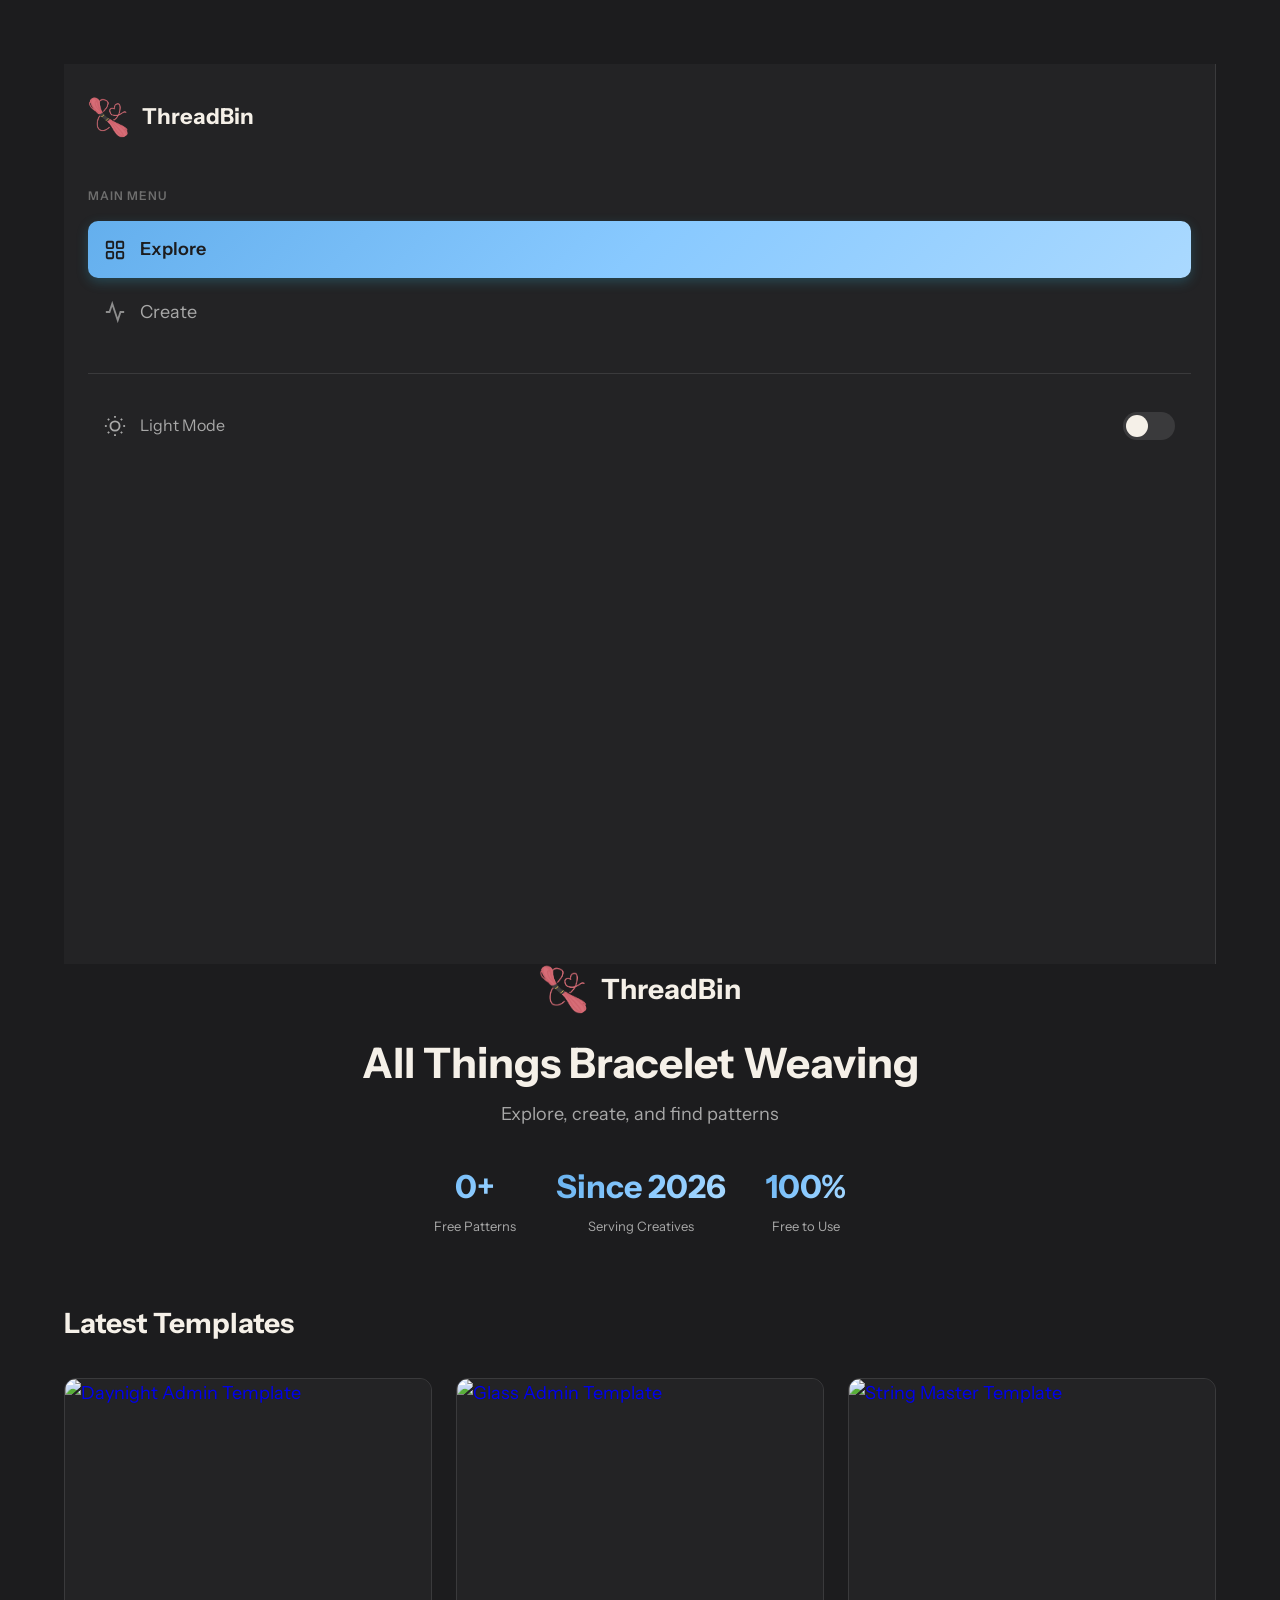
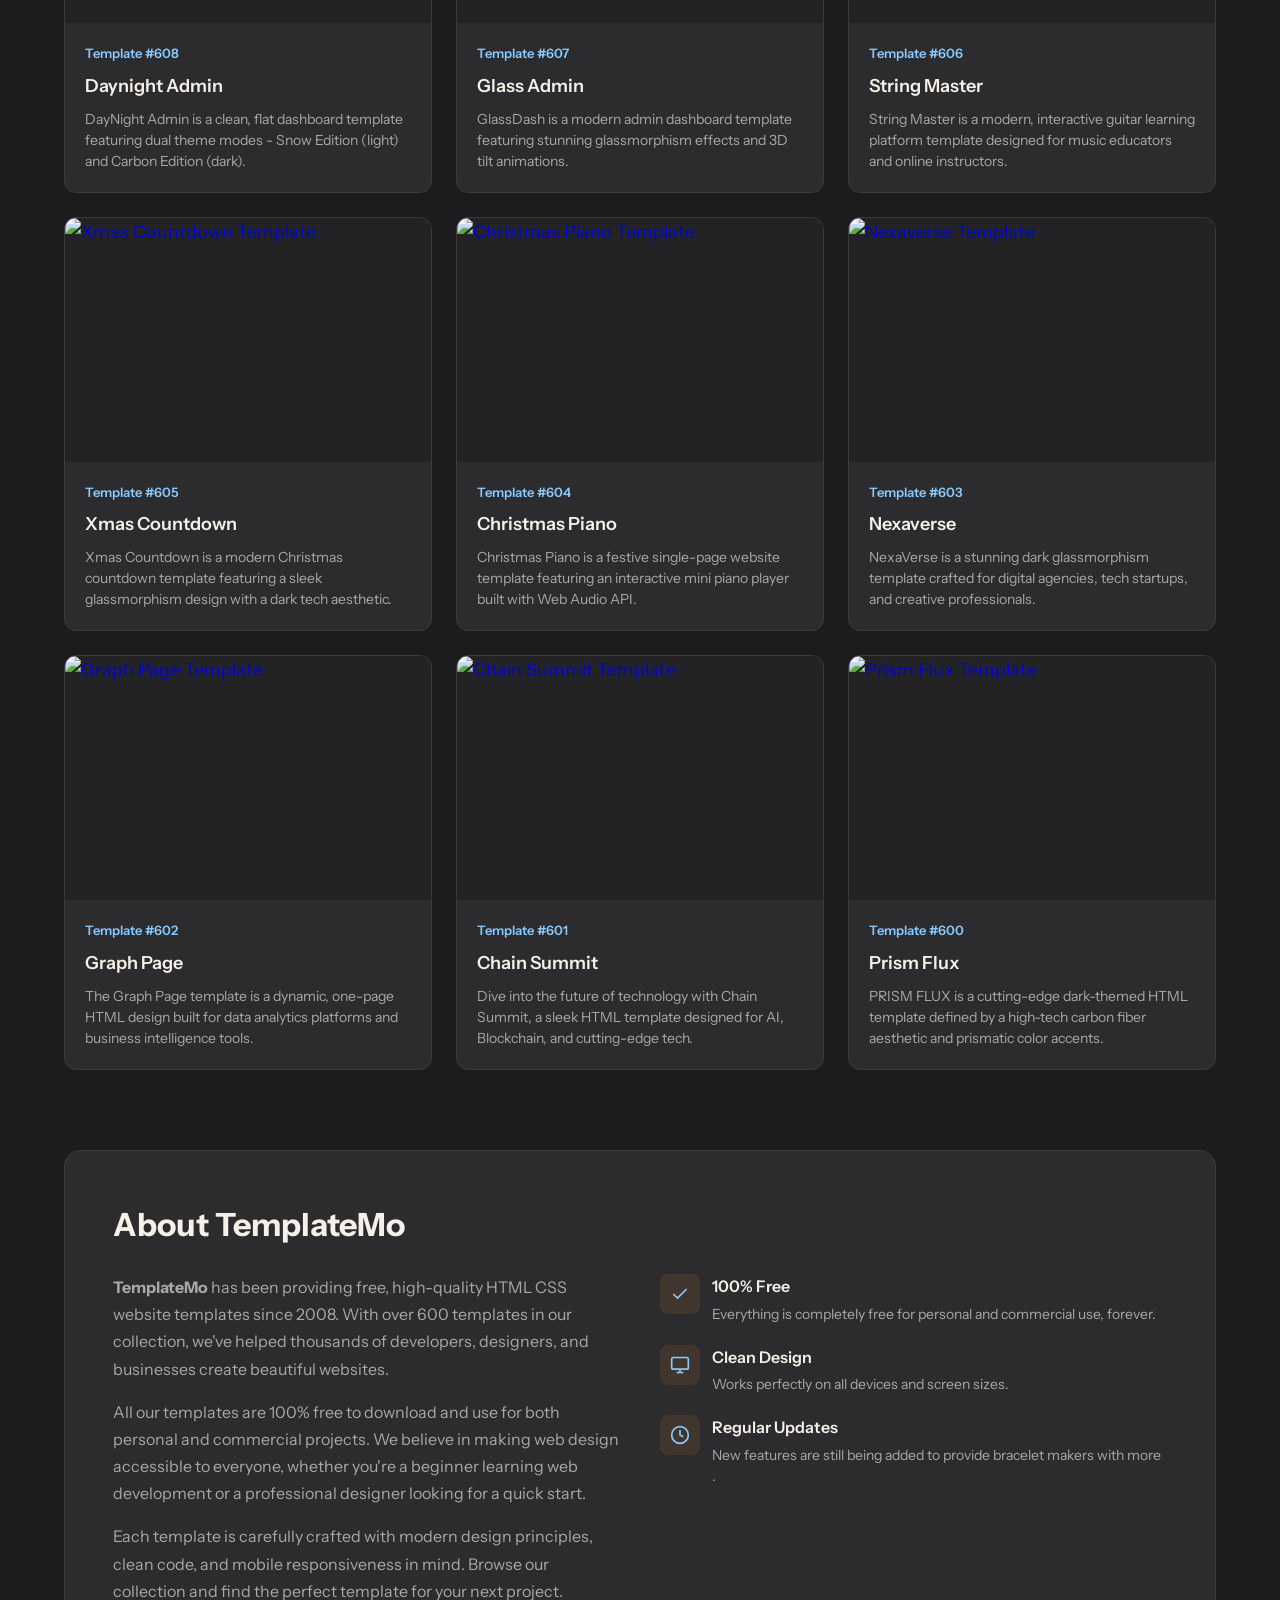
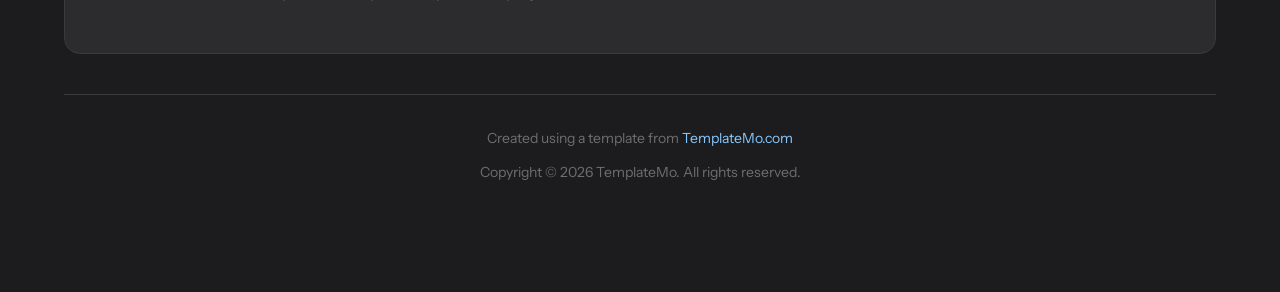
==== commit 61a9e51f: "changed layout  and some template filler text. changed orange accents to blue." ====
--- a/index.html
+++ b/index.html
@@ -3,7 +3,7 @@
 <head>
     <meta charset="UTF-8">
     <meta name="viewport" content="width=device-width, initial-scale=1.0">
-    <title>Dashboard - CryptoVault</title>
+    <title>ThreadBin - Explore</title>
     <script>
         // Load theme immediately to prevent flash
         (function() {
@@ -54,32 +54,17 @@
                         <rect x="3" y="14" width="7" height="7" rx="1"/>
                         <rect x="14" y="14" width="7" height="7" rx="1"/>
                     </svg>
-                    Dashboard
+                    Explore
                 </a>
-                <a href="markets.html" class="nav-item">
+                <a href="create.html" class="nav-item">
                     <svg class="nav-icon" viewBox="0 0 24 24" fill="none" stroke="currentColor" stroke-width="2">
                         <polyline points="22 12 18 12 15 21 9 3 6 12 2 12"/>
                     </svg>
-                    Markets
+                    Create
                 </a>
-                <a href="wallet.html" class="nav-item">
-                    <svg class="nav-icon" viewBox="0 0 24 24" fill="none" stroke="currentColor" stroke-width="2">
-                        <rect x="1" y="4" width="22" height="16" rx="2" ry="2"/>
-                        <line x1="1" y1="10" x2="23" y2="10"/>
-                    </svg>
-                    Wallet
-                </a>
-            </nav>
 
             <nav class="nav-section">
-                <div class="nav-label">Account</div>
-                <a href="settings.html" class="nav-item">
-                    <svg class="nav-icon" viewBox="0 0 24 24" fill="none" stroke="currentColor" stroke-width="2">
-                        <circle cx="12" cy="12" r="3"/>
-                        <path d="M19.4 15a1.65 1.65 0 00.33 1.82l.06.06a2 2 0 010 2.83 2 2 0 01-2.83 0l-.06-.06a1.65 1.65 0 00-1.82-.33 1.65 1.65 0 00-1 1.51V21a2 2 0 01-2 2 2 2 0 01-2-2v-.09A1.65 1.65 0 009 19.4a1.65 1.65 0 00-1.82.33l-.06.06a2 2 0 01-2.83 0 2 2 0 010-2.83l.06-.06a1.65 1.65 0 00.33-1.82 1.65 1.65 0 00-1.51-1H3a2 2 0 01-2-2 2 2 0 012-2h.09A1.65 1.65 0 004.6 9a1.65 1.65 0 00-.33-1.82l-.06-.06a2 2 0 010-2.83 2 2 0 012.83 0l.06.06a1.65 1.65 0 001.82.33H9a1.65 1.65 0 001-1.51V3a2 2 0 012-2 2 2 0 012 2v.09a1.65 1.65 0 001 1.51 1.65 1.65 0 001.82-.33l.06-.06a2 2 0 012.83 0 2 2 0 010 2.83l-.06.06a1.65 1.65 0 00-.33 1.82V9a1.65 1.65 0 001.51 1H21a2 2 0 012 2 2 2 0 01-2 2h-.09a1.65 1.65 0 00-1.51 1z"/>
-                    </svg>
-                    Settings
-                </a>
+                <div class="nav-label"></div>
             </nav>
 
             <div class="sidebar-footer">
@@ -99,644 +84,214 @@
                         Light Mode
                     </div>
                     <div class="theme-switch" id="themeSwitch"></div>
-                </div>
-                <button class="logout-btn" onclick="window.location.href='login.html'">
-                    <svg viewBox="0 0 24 24" fill="none" stroke="currentColor" stroke-width="2">
-                        <path d="M9 21H5a2 2 0 01-2-2V5a2 2 0 012-2h4"/>
-                        <polyline points="16 17 21 12 16 7"/>
-                        <line x1="21" y1="12" x2="9" y2="12"/>
-                    </svg>
-                    Logout
-                </button>
-            </div>
         </aside>
 
         <!-- Main Content -->
-        <main class="main-content">
-            <!-- Header -->
-            <div class="header">
-                <div class="header-left">
-                    <h1>Dashboard</h1>
-                    <p class="header-subtitle">Welcome back! Here's your portfolio overview.</p>
-                </div>
-                <div class="header-right">
-                    <div class="header-search">
-                        <svg width="18" height="18" viewBox="0 0 24 24" fill="none" stroke="currentColor" stroke-width="2">
-                            <circle cx="11" cy="11" r="8"/>
-                            <line x1="21" y1="21" x2="16.65" y2="16.65"/>
-                        </svg>
-                        <input type="text" placeholder="Search...">
-                    </div>
-                    <button class="notification-btn">
-                        <svg width="20" height="20" viewBox="0 0 24 24" fill="none" stroke="currentColor" stroke-width="2">
-                            <path d="M18 8A6 6 0 006 8c0 7-3 9-3 9h18s-3-2-3-9"/>
-                            <path d="M13.73 21a2 2 0 01-3.46 0"/>
-                        </svg>
-                        <span class="notification-badge">3</span>
-                    </button>
-                    <div class="user-menu">
-                        <div class="user-avatar">AM</div>
-                        <div class="user-info">
-                            <span class="user-name">Alex Morgan</span>
-                            <span class="user-role">Pro Trader</span>
-                        </div>
-                    </div>
-                </div>
-            </div>
-
-            <!-- Content Wrapper -->
-            <div class="content-wrapper">
-                <!-- Left Column -->
-                <div class="content-left">
-                    <!-- Charts Grid -->
-                    <div class="charts-grid">
-                        <!-- Portfolio Overview -->
-                        <div class="card chart-card">
-                            <div class="card-header">
-                                <h2 class="card-title">Portfolio Overview</h2>
-                                <div class="chart-tabs">
-                                    <button class="chart-tab active">1D</button>
-                                    <button class="chart-tab">1W</button>
-                                    <button class="chart-tab">1M</button>
-                                    <button class="chart-tab">1Y</button>
-                                </div>
-                            </div>
-                            <div class="chart-container">
-                                <svg class="line-chart" viewBox="0 0 700 200" preserveAspectRatio="xMidYMid meet">
-                                    <defs>
-                                        <linearGradient id="lineGradient" x1="0%" y1="0%" x2="100%" y2="0%">
-                                            <stop offset="0%" style="stop-color:#b87333"/>
-                                            <stop offset="50%" style="stop-color:#c9845a"/>
-                                            <stop offset="100%" style="stop-color:#daa57a"/>
-                                        </linearGradient>
-                                        <linearGradient id="areaGradient" x1="0%" y1="0%" x2="0%" y2="100%">
-                                            <stop offset="0%" style="stop-color:#b87333;stop-opacity:0.4"/>
-                                            <stop offset="50%" style="stop-color:#b87333;stop-opacity:0.15"/>
-                                            <stop offset="100%" style="stop-color:#b87333;stop-opacity:0"/>
-                                        </linearGradient>
-                                    </defs>
-                                    <!-- Grid Lines -->
-                                    <line x1="0" y1="40" x2="700" y2="40" stroke="var(--chart-grid)" stroke-width="1"/>
-                                    <line x1="0" y1="80" x2="700" y2="80" stroke="var(--chart-grid)" stroke-width="1"/>
-                                    <line x1="0" y1="120" x2="700" y2="120" stroke="var(--chart-grid)" stroke-width="1"/>
-                                    <line x1="0" y1="160" x2="700" y2="160" stroke="var(--chart-grid)" stroke-width="1"/>
-                                    
-                                    <!-- Area Fill -->
-                                    <polygon points="50,140 150,120 250,85 350,95 450,60 550,70 650,35 650,200 50,200" fill="url(#areaGradient)"/>
-                                    
-                                    <!-- Line -->
-                                    <polyline points="50,140 150,120 250,85 350,95 450,60 550,70 650,35" fill="none" stroke="url(#lineGradient)" stroke-width="3" stroke-linecap="round" stroke-linejoin="round"/>
-                                    
-                                    <!-- Dots -->
-                                    <circle cx="50" cy="140" r="5" fill="#b87333"/>
-                                    <circle cx="150" cy="120" r="5" fill="#b87333"/>
-                                    <circle cx="250" cy="85" r="5" fill="#b87333"/>
-                                    <circle cx="350" cy="95" r="5" fill="#b87333"/>
-                                    <circle cx="450" cy="60" r="5" fill="#b87333"/>
-                                    <circle cx="550" cy="70" r="5" fill="#b87333"/>
-                                    <circle cx="650" cy="35" r="5" fill="#b87333"/>
+                <!-- Header -->
+            <header class="templatemo-header">
+                <div class="templatemo-logo">
+                    <div class="">
+                        <img class="templatemo-logo-icon" src="assets/thread_bin_logo.png" alt="ThreadBin logo">
+                    </div>
+                    <span class="templatemo-logo-text">ThreadBin</span>
+                </div>
+                <h1 class="templatemo-title">All Things Bracelet Weaving</h1>
+                <p class="templatemo-subtitle">Explore, create, and find patterns</p>
+                <div class="templatemo-stats">
+                    <div class="stat-item">
+                        <div class="stat-number">0+</div>
+                        <div class="stat-label">Free Patterns</div>
+                    </div>
+                    <div class="stat-item">
+                        <div class="stat-number">Since 2026</div>
+                        <div class="stat-label">Serving Creatives</div>
+                    </div>
+                    <div class="stat-item">
+                        <div class="stat-number">100%</div>
+                        <div class="stat-label">Free to Use</div>
+                    </div>
+                </div>
+            </header>
+
+            <!-- Latest Templates -->
+            <section class="templates-section">
+                <div class="section-header">
+                    <h2 class="section-title">Latest Templates</h2>
+                </div>
+
+                <div class="templates-grid">
+                    <!-- Template 608 -->
+                    <a href="https://templatemo.com/tm-608-daynight-admin" target="_blank" class="template-card">
+                        <div class="template-thumbnail">
+                            <img src="https://templatemo.com/thumbnails-360/tm-608-daynight-admin.jpg" alt="Daynight Admin Template">
+                        </div>
+                        <div class="template-info">
+                            <div class="template-number">Template #608</div>
+                            <h3 class="template-name">Daynight Admin</h3>
+                            <p class="template-description">DayNight Admin is a clean, flat dashboard template featuring dual theme modes - Snow Edition (light) and Carbon Edition (dark).</p>
+                        </div>
+                    </a>
+
+                    <!-- Template 607 -->
+                    <a href="https://templatemo.com/tm-607-glass-admin" target="_blank" class="template-card">
+                        <div class="template-thumbnail">
+                            <img src="https://templatemo.com/thumbnails-360/tm-607-glass-admin.jpg" alt="Glass Admin Template">
+                        </div>
+                        <div class="template-info">
+                            <div class="template-number">Template #607</div>
+                            <h3 class="template-name">Glass Admin</h3>
+                            <p class="template-description">GlassDash is a modern admin dashboard template featuring stunning glassmorphism effects and 3D tilt animations.</p>
+                        </div>
+                    </a>
+
+                    <!-- Template 606 -->
+                    <a href="https://templatemo.com/tm-606-string-master" target="_blank" class="template-card">
+                        <div class="template-thumbnail">
+                            <img src="https://templatemo.com/thumbnails-360/tm-606-string-master.jpg" alt="String Master Template">
+                        </div>
+                        <div class="template-info">
+                            <div class="template-number">Template #606</div>
+                            <h3 class="template-name">String Master</h3>
+                            <p class="template-description">String Master is a modern, interactive guitar learning platform template designed for music educators and online instructors.</p>
+                        </div>
+                    </a>
+
+                    <!-- Template 605 -->
+                    <a href="https://templatemo.com/tm-605-xmas-countdown" target="_blank" class="template-card">
+                        <div class="template-thumbnail">
+                            <img src="https://templatemo.com/thumbnails-360/tm-605-xmas-countdown.jpg" alt="Xmas Countdown Template">
+                        </div>
+                        <div class="template-info">
+                            <div class="template-number">Template #605</div>
+                            <h3 class="template-name">Xmas Countdown</h3>
+                            <p class="template-description">Xmas Countdown is a modern Christmas countdown template featuring a sleek glassmorphism design with a dark tech aesthetic.</p>
+                        </div>
+                    </a>
+
+                    <!-- Template 604 -->
+                    <a href="https://templatemo.com/tm-604-christmas-piano" target="_blank" class="template-card">
+                        <div class="template-thumbnail">
+                            <img src="https://templatemo.com/thumbnails-360/tm-604-christmas-piano.jpg" alt="Christmas Piano Template">
+                        </div>
+                        <div class="template-info">
+                            <div class="template-number">Template #604</div>
+                            <h3 class="template-name">Christmas Piano</h3>
+                            <p class="template-description">Christmas Piano is a festive single-page website template featuring an interactive mini piano player built with Web Audio API.</p>
+                        </div>
+                    </a>
+
+                    <!-- Template 603 -->
+                    <a href="https://templatemo.com/tm-603-nexaverse" target="_blank" class="template-card">
+                        <div class="template-thumbnail">
+                            <img src="https://templatemo.com/thumbnails-360/tm-603-nexaverse.jpg" alt="Nexaverse Template">
+                        </div>
+                        <div class="template-info">
+                            <div class="template-number">Template #603</div>
+                            <h3 class="template-name">Nexaverse</h3>
+                            <p class="template-description">NexaVerse is a stunning dark glassmorphism template crafted for digital agencies, tech startups, and creative professionals.</p>
+                        </div>
+                    </a>
+
+                    <!-- Template 602 -->
+                    <a href="https://templatemo.com/tm-602-graph-page" target="_blank" class="template-card">
+                        <div class="template-thumbnail">
+                            <img src="https://templatemo.com/thumbnails-360/tm-602-graph-page.jpg" alt="Graph Page Template">
+                        </div>
+                        <div class="template-info">
+                            <div class="template-number">Template #602</div>
+                            <h3 class="template-name">Graph Page</h3>
+                            <p class="template-description">The Graph Page template is a dynamic, one-page HTML design built for data analytics platforms and business intelligence tools.</p>
+                        </div>
+                    </a>
+
+                    <!-- Template 601 -->
+                    <a href="https://templatemo.com/tm-601-chain-summit" target="_blank" class="template-card">
+                        <div class="template-thumbnail">
+                            <img src="https://templatemo.com/thumbnails-360/tm-601-chain-summit.jpg" alt="Chain Summit Template">
+                        </div>
+                        <div class="template-info">
+                            <div class="template-number">Template #601</div>
+                            <h3 class="template-name">Chain Summit</h3>
+                            <p class="template-description">Dive into the future of technology with Chain Summit, a sleek HTML template designed for AI, Blockchain, and cutting-edge tech.</p>
+                        </div>
+                    </a>
+
+                    <!-- Template 600 -->
+                    <a href="https://templatemo.com/tm-600-prism-flux" target="_blank" class="template-card">
+                        <div class="template-thumbnail">
+                            <img src="https://templatemo.com/thumbnails-360/tm-600-prism-flux.jpg" alt="Prism Flux Template">
+                        </div>
+                        <div class="template-info">
+                            <div class="template-number">Template #600</div>
+                            <h3 class="template-name">Prism Flux</h3>
+                            <p class="template-description">PRISM FLUX is a cutting-edge dark-themed HTML template defined by a high-tech carbon fiber aesthetic and prismatic color accents.</p>
+                        </div>
+                    </a>
+                </div>
+            </section>
+
+            <!-- About TemplateMo -->
+            <section class="about-section">
+                <h2 class="about-title">About TemplateMo</h2>
+                <div class="about-content">
+                    <div class="about-text">
+                        <p><strong>TemplateMo</strong> has been providing free, high-quality HTML CSS website templates since 2008. With over 600 templates in our collection, we've helped thousands of developers, designers, and businesses create beautiful websites.</p>
+                        <p>All our templates are 100% free to download and use for both personal and commercial projects. We believe in making web design accessible to everyone, whether you're a beginner learning web development or a professional designer looking for a quick start.</p>
+                        <p>Each template is carefully crafted with modern design principles, clean code, and mobile responsiveness in mind. Browse our collection and find the perfect template for your next project.</p>
+                    </div>
+                    <div class="about-features">
+                        <div class="feature-item">
+                            <div class="feature-icon">
+                                <svg width="20" height="20" viewBox="0 0 24 24" fill="none" stroke="currentColor" stroke-width="2">
+                                    <polyline points="20 6 9 17 4 12"/>
                                 </svg>
-                                <div class="chart-labels">
-                                    <span>Mon</span>
-                                    <span>Tue</span>
-                                    <span>Wed</span>
-                                    <span>Thu</span>
-                                    <span>Fri</span>
-                                    <span>Sat</span>
-                                    <span>Sun</span>
-                                </div>
-                            </div>
-                        </div>
-
-                        <!-- Asset Performance -->
-                        <div class="card chart-card">
-                            <div class="card-header">
-                                <h2 class="card-title">Asset Performance</h2>
-                                <div class="chart-tabs">
-                                    <button class="chart-tab active">Week</button>
-                                    <button class="chart-tab">Month</button>
-                                    <button class="chart-tab">Year</button>
-                                </div>
-                            </div>
-                            <div class="chart-container">
-                                <svg class="bar-chart" viewBox="0 0 700 200" preserveAspectRatio="xMidYMid meet">
-                                    <defs>
-                                        <linearGradient id="barGradient1" x1="0%" y1="0%" x2="0%" y2="100%">
-                                            <stop offset="0%" style="stop-color:#6b8e6b"/>
-                                            <stop offset="100%" style="stop-color:#5a7a5a"/>
-                                        </linearGradient>
-                                        <linearGradient id="barGradient2" x1="0%" y1="0%" x2="0%" y2="100%">
-                                            <stop offset="0%" style="stop-color:#b87333"/>
-                                            <stop offset="100%" style="stop-color:#9a5f2a"/>
-                                        </linearGradient>
-                                        <linearGradient id="barGradient3" x1="0%" y1="0%" x2="0%" y2="100%">
-                                            <stop offset="0%" style="stop-color:#c27878"/>
-                                            <stop offset="100%" style="stop-color:#a85f5f"/>
-                                        </linearGradient>
-                                    </defs>
-                                    <!-- Grid Lines -->
-                                    <line x1="0" y1="40" x2="700" y2="40" stroke="var(--chart-grid)" stroke-width="1"/>
-                                    <line x1="0" y1="80" x2="700" y2="80" stroke="var(--chart-grid)" stroke-width="1"/>
-                                    <line x1="0" y1="120" x2="700" y2="120" stroke="var(--chart-grid)" stroke-width="1"/>
-                                    <line x1="0" y1="160" x2="700" y2="160" stroke="var(--chart-grid)" stroke-width="1"/>
-                                    
-                                    <!-- Bars - BTC -->
-                                    <rect x="40" y="70" width="60" height="130" rx="4" fill="url(#barGradient1)"/>
-                                    <text x="70" y="190" text-anchor="middle" fill="var(--text-secondary)" font-size="12">BTC</text>
-                                    <text x="70" y="60" text-anchor="middle" fill="var(--gain)" font-size="13" font-weight="600">+8.2%</text>
-                                    
-                                    <!-- Bars - ETH -->
-                                    <rect x="130" y="90" width="60" height="110" rx="4" fill="url(#barGradient1)"/>
-                                    <text x="160" y="190" text-anchor="middle" fill="var(--text-secondary)" font-size="12">ETH</text>
-                                    <text x="160" y="80" text-anchor="middle" fill="var(--gain)" font-size="13" font-weight="600">+6.5%</text>
-                                    
-                                    <!-- Bars - USDT -->
-                                    <rect x="220" y="170" width="60" height="30" rx="4" fill="url(#barGradient2)"/>
-                                    <text x="250" y="190" text-anchor="middle" fill="var(--text-secondary)" font-size="12">USDT</text>
-                                    <text x="250" y="160" text-anchor="middle" fill="var(--text-secondary)" font-size="13" font-weight="600">+0.1%</text>
-                                    
-                                    <!-- Bars - SOL -->
-                                    <rect x="310" y="50" width="60" height="150" rx="4" fill="url(#barGradient1)"/>
-                                    <text x="340" y="190" text-anchor="middle" fill="var(--text-secondary)" font-size="12">SOL</text>
-                                    <text x="340" y="40" text-anchor="middle" fill="var(--gain)" font-size="13" font-weight="600">+12.4%</text>
-                                    
-                                    <!-- Bars - BNB -->
-                                    <rect x="400" y="130" width="60" height="70" rx="4" fill="url(#barGradient2)"/>
-                                    <text x="430" y="190" text-anchor="middle" fill="var(--text-secondary)" font-size="12">BNB</text>
-                                    <text x="430" y="120" text-anchor="middle" fill="var(--text-secondary)" font-size="13" font-weight="600">+2.8%</text>
-                                    
-                                    <!-- Bars - ADA -->
-                                    <rect x="490" y="140" width="60" height="60" rx="4" fill="url(#barGradient2)"/>
-                                    <text x="520" y="190" text-anchor="middle" fill="var(--text-secondary)" font-size="12">ADA</text>
-                                    <text x="520" y="130" text-anchor="middle" fill="var(--text-secondary)" font-size="13" font-weight="600">+1.9%</text>
-                                    
-                                    <!-- Bars - XRP -->
-                                    <rect x="580" y="150" width="60" height="50" rx="4" fill="url(#barGradient3)"/>
-                                    <text x="610" y="190" text-anchor="middle" fill="var(--text-secondary)" font-size="12">XRP</text>
-                                    <text x="610" y="140" text-anchor="middle" fill="var(--loss)" font-size="13" font-weight="600">-1.2%</text>
-                                    
-                                    <!-- Baseline -->
-                                    <line x1="0" y1="200" x2="700" y2="200" stroke="var(--border)" stroke-width="2"/>
+                            </div>
+                            <div class="feature-content">
+                                <h4>100% Free</h4>
+                                <p>Everything is completely free for personal and commercial use, forever. </p>
+                            </div>
+                        </div>
+                        <div class="feature-item">
+                            <div class="feature-icon">
+                                <svg width="20" height="20" viewBox="0 0 24 24" fill="none" stroke="currentColor" stroke-width="2">
+                                    <rect x="2" y="3" width="20" height="14" rx="2" ry="2"/>
+                                    <line x1="8" y1="21" x2="16" y2="21"/>
+                                    <line x1="12" y1="17" x2="12" y2="21"/>
                                 </svg>
                             </div>
-                        </div>
-
-                        <!-- BTC/USD Trading -->
-                        <div class="card chart-card">
-                            <div class="card-header">
-                                <h2 class="card-title">BTC/USD</h2>
-                                <div class="trading-pair">
-                                    <span class="pair-price">$43,256.00</span>
-                                    <span class="pair-change positive">+2.34%</span>
-                                </div>
-                            </div>
-                            <div class="candlestick-chart">
-                                <svg viewBox="0 0 400 150" preserveAspectRatio="none">
-                                    <line x1="20" y1="30" x2="20" y2="70" stroke="#6b8e6b" stroke-width="1"/>
-                                    <rect x="15" y="40" width="10" height="20" fill="#6b8e6b"/>
-                                    <line x1="50" y1="25" x2="50" y2="75" stroke="#c27878" stroke-width="1"/>
-                                    <rect x="45" y="35" width="10" height="30" fill="#c27878"/>
-                                    <line x1="80" y1="35" x2="80" y2="85" stroke="#6b8e6b" stroke-width="1"/>
-                                    <rect x="75" y="45" width="10" height="25" fill="#6b8e6b"/>
-                                    <line x1="110" y1="20" x2="110" y2="60" stroke="#6b8e6b" stroke-width="1"/>
-                                    <rect x="105" y="30" width="10" height="20" fill="#6b8e6b"/>
-                                    <line x1="140" y1="30" x2="140" y2="80" stroke="#c27878" stroke-width="1"/>
-                                    <rect x="135" y="40" width="10" height="30" fill="#c27878"/>
-                                    <line x1="170" y1="40" x2="170" y2="90" stroke="#c27878" stroke-width="1"/>
-                                    <rect x="165" y="50" width="10" height="25" fill="#c27878"/>
-                                    <line x1="200" y1="35" x2="200" y2="75" stroke="#6b8e6b" stroke-width="1"/>
-                                    <rect x="195" y="45" width="10" height="20" fill="#6b8e6b"/>
-                                    <line x1="230" y1="25" x2="230" y2="65" stroke="#6b8e6b" stroke-width="1"/>
-                                    <rect x="225" y="35" width="10" height="20" fill="#6b8e6b"/>
-                                    <line x1="260" y1="30" x2="260" y2="70" stroke="#6b8e6b" stroke-width="1"/>
-                                    <rect x="255" y="40" width="10" height="15" fill="#6b8e6b"/>
-                                    <line x1="290" y1="20" x2="290" y2="55" stroke="#c27878" stroke-width="1"/>
-                                    <rect x="285" y="30" width="10" height="15" fill="#c27878"/>
-                                    <line x1="320" y1="15" x2="320" y2="50" stroke="#6b8e6b" stroke-width="1"/>
-                                    <rect x="315" y="25" width="10" height="15" fill="#6b8e6b"/>
-                                    <line x1="350" y1="10" x2="350" y2="45" stroke="#6b8e6b" stroke-width="1"/>
-                                    <rect x="345" y="20" width="10" height="15" fill="#6b8e6b"/>
-                                    <line x1="380" y1="15" x2="380" y2="55" stroke="#c27878" stroke-width="1"/>
-                                    <rect x="375" y="25" width="10" height="20" fill="#c27878"/>
+                            <div class="feature-content">
+                                <h4>Clean Design</h4>
+                                <p> Works perfectly on all devices and screen sizes.</p>
+                            </div>
+                        </div>
+                        <div class="feature-item">
+                        <div class="feature-item">
+                            <div class="feature-icon">
+                                <svg width="20" height="20" viewBox="0 0 24 24" fill="none" stroke="currentColor" stroke-width="2">
+                                    <circle cx="12" cy="12" r="10"/>
+                                    <polyline points="12 6 12 12 16 14"/>
                                 </svg>
                             </div>
-                        </div>
-
-                        <!-- ETH/USD Trading -->
-                        <div class="card chart-card">
-                            <div class="card-header">
-                                <h2 class="card-title">ETH/USD</h2>
-                                <div class="trading-pair">
-                                    <span class="pair-price">$2,284.50</span>
-                                    <span class="pair-change positive">+1.87%</span>
-                                </div>
-                            </div>
-                            <div class="candlestick-chart">
-                                <svg viewBox="0 0 400 150" preserveAspectRatio="none">
-                                    <line x1="20" y1="40" x2="20" y2="80" stroke="#6b8e6b" stroke-width="1"/>
-                                    <rect x="15" y="50" width="10" height="20" fill="#6b8e6b"/>
-                                    <line x1="50" y1="35" x2="50" y2="75" stroke="#6b8e6b" stroke-width="1"/>
-                                    <rect x="45" y="45" width="10" height="20" fill="#6b8e6b"/>
-                                    <line x1="80" y1="30" x2="80" y2="70" stroke="#c27878" stroke-width="1"/>
-                                    <rect x="75" y="40" width="10" height="20" fill="#c27878"/>
-                                    <line x1="110" y1="45" x2="110" y2="90" stroke="#c27878" stroke-width="1"/>
-                                    <rect x="105" y="55" width="10" height="25" fill="#c27878"/>
-                                    <line x1="140" y1="40" x2="140" y2="75" stroke="#6b8e6b" stroke-width="1"/>
-                                    <rect x="135" y="50" width="10" height="15" fill="#6b8e6b"/>
-                                    <line x1="170" y1="35" x2="170" y2="70" stroke="#6b8e6b" stroke-width="1"/>
-                                    <rect x="165" y="45" width="10" height="15" fill="#6b8e6b"/>
-                                    <line x1="200" y1="30" x2="200" y2="65" stroke="#6b8e6b" stroke-width="1"/>
-                                    <rect x="195" y="40" width="10" height="15" fill="#6b8e6b"/>
-                                    <line x1="230" y1="25" x2="230" y2="60" stroke="#c27878" stroke-width="1"/>
-                                    <rect x="225" y="35" width="10" height="15" fill="#c27878"/>
-                                    <line x1="260" y1="35" x2="260" y2="75" stroke="#c27878" stroke-width="1"/>
-                                    <rect x="255" y="45" width="10" height="20" fill="#c27878"/>
-                                    <line x1="290" y1="30" x2="290" y2="65" stroke="#6b8e6b" stroke-width="1"/>
-                                    <rect x="285" y="40" width="10" height="15" fill="#6b8e6b"/>
-                                    <line x1="320" y1="20" x2="320" y2="55" stroke="#6b8e6b" stroke-width="1"/>
-                                    <rect x="315" y="30" width="10" height="15" fill="#6b8e6b"/>
-                                    <line x1="350" y1="15" x2="350" y2="50" stroke="#6b8e6b" stroke-width="1"/>
-                                    <rect x="345" y="25" width="10" height="15" fill="#6b8e6b"/>
-                                    <line x1="380" y1="25" x2="380" y2="60" stroke="#6b8e6b" stroke-width="1"/>
-                                    <rect x="375" y="35" width="10" height="15" fill="#6b8e6b"/>
-                                </svg>
-                            </div>
-                        </div>
-                    </div>
-
-                    <!-- Bottom Row -->
-                    <div class="bottom-row">
-                        <!-- Asset Allocation -->
-                        <div class="card">
-                            <div class="card-header">
-                                <h2 class="card-title">Asset Allocation</h2>
-                            </div>
-                            <div class="donut-chart-container">
-                                <svg class="donut-chart" viewBox="0 0 120 120">
-                                    <circle cx="60" cy="60" r="45" fill="none" stroke="#f7931a" stroke-width="18" stroke-dasharray="113 170" stroke-dashoffset="-42" stroke-linecap="round"/>
-                                    <circle cx="60" cy="60" r="45" fill="none" stroke="#627eea" stroke-width="18" stroke-dasharray="71 212" stroke-dashoffset="-155" stroke-linecap="round"/>
-                                    <circle cx="60" cy="60" r="45" fill="none" stroke="#26a17b" stroke-width="18" stroke-dasharray="57 226" stroke-dashoffset="-226" stroke-linecap="round"/>
-                                    <circle cx="60" cy="60" r="45" fill="none" stroke="#b87333" stroke-width="18" stroke-dasharray="42 241" stroke-dashoffset="-283" stroke-linecap="round"/>
-                                </svg>
-                                <div class="donut-legend">
-                                    <div class="legend-item"><span class="legend-dot btc"></span>BTC 40%</div>
-                                    <div class="legend-item"><span class="legend-dot eth"></span>ETH 25%</div>
-                                    <div class="legend-item"><span class="legend-dot usdt"></span>USDT 20%</div>
-                                    <div class="legend-item"><span class="legend-dot other"></span>Other 15%</div>
-                                </div>
-                            </div>
-                        </div>
-
-                        <!-- Portfolio Health -->
-                        <div class="card">
-                            <div class="card-header">
-                                <h2 class="card-title">Portfolio Health</h2>
-                            </div>
-                            <div class="gauge-container">
-                                <svg class="gauge" viewBox="0 0 120 80">
-                                    <defs>
-                                        <linearGradient id="gaugeGradient1" x1="0%" y1="0%" x2="100%" y2="0%">
-                                            <stop offset="0%" style="stop-color:#c27878"/>
-                                            <stop offset="50%" style="stop-color:#c9a878"/>
-                                            <stop offset="100%" style="stop-color:#6b8e6b"/>
-                                        </linearGradient>
-                                    </defs>
-                                    <path d="M15,70 A45,45 0 0,1 105,70" fill="none" stroke="var(--border)" stroke-width="10" stroke-linecap="round"/>
-                                    <path d="M15,70 A45,45 0 0,1 105,70" fill="none" stroke="url(#gaugeGradient1)" stroke-width="10" stroke-linecap="round" stroke-dasharray="120 141"/>
-                                    <circle cx="89" cy="45" r="6" fill="#6b8e6b"/>
-                                </svg>
-                                <div class="gauge-value">85%</div>
-                                <div class="gauge-label">Excellent</div>
-                            </div>
-                        </div>
-
-                        <!-- Risk Level -->
-                        <div class="card">
-                            <div class="card-header">
-                                <h2 class="card-title">Risk Level</h2>
-                            </div>
-                            <div class="gauge-container">
-                                <svg class="gauge" viewBox="0 0 120 80">
-                                    <defs>
-                                        <linearGradient id="gaugeGradient2" x1="0%" y1="0%" x2="100%" y2="0%">
-                                            <stop offset="0%" style="stop-color:#6b8e6b"/>
-                                            <stop offset="50%" style="stop-color:#c9a878"/>
-                                            <stop offset="100%" style="stop-color:#c27878"/>
-                                        </linearGradient>
-                                    </defs>
-                                    <path d="M15,70 A45,45 0 0,1 105,70" fill="none" stroke="var(--border)" stroke-width="10" stroke-linecap="round"/>
-                                    <path d="M15,70 A45,45 0 0,1 105,70" fill="none" stroke="url(#gaugeGradient2)" stroke-width="10" stroke-linecap="round" stroke-dasharray="50 141"/>
-                                    <circle cx="52" cy="30" r="6" fill="#c9a878"/>
-                                </svg>
-                                <div class="gauge-value">35%</div>
-                                <div class="gauge-label">Moderate</div>
-                            </div>
-                        </div>
-                    </div>
-                </div>
-
-                <!-- Right Column - Stats -->
-                <div class="content-right">
-                    <div class="stat-card primary">
-                        <div class="stat-icon">
-                            <svg width="24" height="24" viewBox="0 0 24 24" fill="none" stroke="currentColor" stroke-width="2">
-                                <line x1="12" y1="1" x2="12" y2="23"/>
-                                <path d="M17 5H9.5a3.5 3.5 0 000 7h5a3.5 3.5 0 010 7H6"/>
-                            </svg>
-                        </div>
-                        <div class="stat-content">
-                            <div class="stat-label">Total Balance</div>
-                            <div class="stat-value">$84,254.32</div>
-                            <div class="stat-change positive">+12.5% this month</div>
-                        </div>
-                    </div>
-                    <div class="stat-card">
-                        <div class="stat-icon">
-                            <svg width="24" height="24" viewBox="0 0 24 24" fill="none" stroke="currentColor" stroke-width="2">
-                                <polyline points="23 6 13.5 15.5 8.5 10.5 1 18"/>
-                                <polyline points="17 6 23 6 23 12"/>
-                            </svg>
-                        </div>
-                        <div class="stat-content">
-                            <div class="stat-label">Total Profit</div>
-                            <div class="stat-value">$12,847.00</div>
-                            <div class="stat-change positive">+8.2% vs last week</div>
-                        </div>
-                    </div>
-                    <div class="stat-card">
-                        <div class="stat-icon">
-                            <svg width="24" height="24" viewBox="0 0 24 24" fill="none" stroke="currentColor" stroke-width="2">
-                                <circle cx="12" cy="12" r="10"/>
-                                <polyline points="12 6 12 12 16 14"/>
-                            </svg>
-                        </div>
-                        <div class="stat-content">
-                            <div class="stat-label">Pending Orders</div>
-                            <div class="stat-value">7</div>
-                            <div class="stat-change">3 buy, 4 sell</div>
-                        </div>
-                    </div>
-                    <div class="stat-card">
-                        <div class="stat-icon">
-                            <svg width="24" height="24" viewBox="0 0 24 24" fill="none" stroke="currentColor" stroke-width="2">
-                                <path d="M12 2L2 7l10 5 10-5-10-5z"/>
-                                <path d="M2 17l10 5 10-5"/>
-                                <path d="M2 12l10 5 10-5"/>
-                            </svg>
-                        </div>
-                        <div class="stat-content">
-                            <div class="stat-label">Active Assets</div>
-                            <div class="stat-value">12</div>
-                            <div class="stat-change">Across 4 wallets</div>
-                        </div>
-                    </div>
-                </div>
-            </div>
-
-            <!-- Transactions Row -->
-            <div class="transactions-row">
-                <!-- Recent Transactions -->
-                <div class="card transactions-card">
-                    <div class="card-header">
-                        <h2 class="card-title">Recent Transactions</h2>
-                        <a href="#" class="view-all">View All</a>
-                    </div>
-                    <div class="transactions-list">
-                        <div class="transaction-item">
-                            <div class="transaction-icon buy">
-                                <svg width="16" height="16" viewBox="0 0 24 24" fill="none" stroke="currentColor" stroke-width="2">
-                                    <polyline points="23 6 13.5 15.5 8.5 10.5 1 18"/>
-                                </svg>
-                            </div>
-                            <div class="transaction-details">
-                                <span class="transaction-title">Buy BTC</span>
-                                <span class="transaction-date">Today, 2:45 PM</span>
-                            </div>
-                            <div class="transaction-amount positive">+0.0234 BTC</div>
-                        </div>
-                        <div class="transaction-item">
-                            <div class="transaction-icon sell">
-                                <svg width="16" height="16" viewBox="0 0 24 24" fill="none" stroke="currentColor" stroke-width="2">
-                                    <polyline points="23 18 13.5 8.5 8.5 13.5 1 6"/>
-                                </svg>
-                            </div>
-                            <div class="transaction-details">
-                                <span class="transaction-title">Sell ETH</span>
-                                <span class="transaction-date">Today, 11:20 AM</span>
-                            </div>
-                            <div class="transaction-amount negative">-0.805 ETH</div>
-                        </div>
-                        <div class="transaction-item">
-                            <div class="transaction-icon transfer">
-                                <svg width="16" height="16" viewBox="0 0 24 24" fill="none" stroke="currentColor" stroke-width="2">
-                                    <polyline points="17 1 21 5 17 9"/>
-                                    <path d="M3 11V9a4 4 0 014-4h14"/>
-                                    <polyline points="7 23 3 19 7 15"/>
-                                    <path d="M21 13v2a4 4 0 01-4 4H3"/>
-                                </svg>
-                            </div>
-                            <div class="transaction-details">
-                                <span class="transaction-title">Transfer USDT</span>
-                                <span class="transaction-date">Yesterday</span>
-                            </div>
-                            <div class="transaction-amount">500 USDT</div>
-                        </div>
-                        <div class="transaction-item">
-                            <div class="transaction-icon buy">
-                                <svg width="16" height="16" viewBox="0 0 24 24" fill="none" stroke="currentColor" stroke-width="2">
-                                    <polyline points="23 6 13.5 15.5 8.5 10.5 1 18"/>
-                                </svg>
-                            </div>
-                            <div class="transaction-details">
-                                <span class="transaction-title">Buy SOL</span>
-                                <span class="transaction-date">Dec 28, 2025</span>
-                            </div>
-                            <div class="transaction-amount positive">+15.5 SOL</div>
-                        </div>
-                    </div>
-                </div>
-
-                <!-- Top Movers -->
-                <div class="card movers-card">
-                    <div class="card-header">
-                        <h2 class="card-title">Top Movers</h2>
-                        <div class="movers-tabs">
-                            <button class="movers-tab active">Gainers</button>
-                            <button class="movers-tab">Losers</button>
-                        </div>
-                    </div>
-                    <div class="movers-list">
-                        <div class="mover-item">
-                            <div class="mover-rank">1</div>
-                            <div class="mover-coin">
-                                <div class="coin-icon sol">◎</div>
-                                <div class="coin-info">
-                                    <span class="coin-name">Solana</span>
-                                    <span class="coin-symbol">SOL</span>
-                                </div>
-                            </div>
-                            <div class="mover-data">
-                                <span class="mover-price">$98.42</span>
-                                <span class="mover-change positive">+12.4%</span>
-                            </div>
-                        </div>
-                        <div class="mover-item">
-                            <div class="mover-rank">2</div>
-                            <div class="mover-coin">
-                                <div class="coin-icon doge">Ð</div>
-                                <div class="coin-info">
-                                    <span class="coin-name">Dogecoin</span>
-                                    <span class="coin-symbol">DOGE</span>
-                                </div>
-                            </div>
-                            <div class="mover-data">
-                                <span class="mover-price">$0.082</span>
-                                <span class="mover-change positive">+8.5%</span>
-                            </div>
-                        </div>
-                        <div class="mover-item">
-                            <div class="mover-rank">3</div>
-                            <div class="mover-coin">
-                                <div class="coin-icon btc">₿</div>
-                                <div class="coin-info">
-                                    <span class="coin-name">Bitcoin</span>
-                                    <span class="coin-symbol">BTC</span>
-                                </div>
-                            </div>
-                            <div class="mover-data">
-                                <span class="mover-price">$43,256</span>
-                                <span class="mover-change positive">+8.2%</span>
-                            </div>
-                        </div>
-                        <div class="mover-item">
-                            <div class="mover-rank">4</div>
-                            <div class="mover-coin">
-                                <div class="coin-icon eth">Ξ</div>
-                                <div class="coin-info">
-                                    <span class="coin-name">Ethereum</span>
-                                    <span class="coin-symbol">ETH</span>
-                                </div>
-                            </div>
-                            <div class="mover-data">
-                                <span class="mover-price">$2,284</span>
-                                <span class="mover-change positive">+6.5%</span>
-                            </div>
-                        </div>
-                        <div class="mover-item">
-                            <div class="mover-rank">5</div>
-                            <div class="mover-coin">
-                                <div class="coin-icon ada">₳</div>
-                                <div class="coin-info">
-                                    <span class="coin-name">Cardano</span>
-                                    <span class="coin-symbol">ADA</span>
-                                </div>
-                            </div>
-                            <div class="mover-data">
-                                <span class="mover-price">$0.52</span>
-                                <span class="mover-change positive">+5.1%</span>
-                            </div>
-                        </div>
-                    </div>
-                </div>
-
-                <!-- Watchlist -->
-                <div class="card watchlist-card">
-                    <div class="card-header">
-                        <h2 class="card-title">Watchlist</h2>
-                        <button class="add-btn">+ Add</button>
-                    </div>
-                    <div class="watchlist">
-                        <div class="watchlist-item">
-                            <div class="watchlist-coin">
-                                <div class="coin-icon btc">₿</div>
-                                <div class="coin-info">
-                                    <span class="coin-name">Bitcoin</span>
-                                    <span class="coin-symbol">BTC</span>
-                                </div>
-                            </div>
-                            <div class="watchlist-data">
-                                <span class="coin-price">$43,256</span>
-                                <span class="coin-change positive">+2.34%</span>
-                            </div>
-                            <svg class="sparkline" viewBox="0 0 50 20">
-                                <polyline points="0,15 8,12 16,14 24,8 32,10 40,5 50,7" fill="none" stroke="#6b8e6b" stroke-width="1.5"/>
-                            </svg>
-                        </div>
-                        <div class="watchlist-item">
-                            <div class="watchlist-coin">
-                                <div class="coin-icon eth">Ξ</div>
-                                <div class="coin-info">
-                                    <span class="coin-name">Ethereum</span>
-                                    <span class="coin-symbol">ETH</span>
-                                </div>
-                            </div>
-                            <div class="watchlist-data">
-                                <span class="coin-price">$2,284</span>
-                                <span class="coin-change positive">+1.87%</span>
-                            </div>
-                            <svg class="sparkline" viewBox="0 0 50 20">
-                                <polyline points="0,12 8,10 16,13 24,9 32,11 40,6 50,8" fill="none" stroke="#6b8e6b" stroke-width="1.5"/>
-                            </svg>
-                        </div>
-                        <div class="watchlist-item">
-                            <div class="watchlist-coin">
-                                <div class="coin-icon xrp">✕</div>
-                                <div class="coin-info">
-                                    <span class="coin-name">XRP</span>
-                                    <span class="coin-symbol">XRP</span>
-                                </div>
-                            </div>
-                            <div class="watchlist-data">
-                                <span class="coin-price">$0.62</span>
-                                <span class="coin-change negative">-1.24%</span>
-                            </div>
-                            <svg class="sparkline" viewBox="0 0 50 20">
-                                <polyline points="0,8 8,10 16,7 24,12 32,9 40,14 50,12" fill="none" stroke="#c27878" stroke-width="1.5"/>
-                            </svg>
-                        </div>
-                        <div class="watchlist-item">
-                            <div class="watchlist-coin">
-                                <div class="coin-icon doge">Ð</div>
-                                <div class="coin-info">
-                                    <span class="coin-name">Dogecoin</span>
-                                    <span class="coin-symbol">DOGE</span>
-                                </div>
-                            </div>
-                            <div class="watchlist-data">
-                                <span class="coin-price">$0.082</span>
-                                <span class="coin-change positive">+5.67%</span>
-                            </div>
-                            <svg class="sparkline" viewBox="0 0 50 20">
-                                <polyline points="0,16 8,14 16,12 24,10 32,8 40,5 50,3" fill="none" stroke="#6b8e6b" stroke-width="1.5"/>
-                            </svg>
-                        </div>
-                        <div class="watchlist-item">
-                            <div class="watchlist-coin">
-                                <div class="coin-icon dot">●</div>
-                                <div class="coin-info">
-                                    <span class="coin-name">Polkadot</span>
-                                    <span class="coin-symbol">DOT</span>
-                                </div>
-                            </div>
-                            <div class="watchlist-data">
-                                <span class="coin-price">$7.45</span>
-                                <span class="coin-change positive">+3.21%</span>
-                            </div>
-                            <svg class="sparkline" viewBox="0 0 50 20">
-                                <polyline points="0,14 8,12 16,15 24,10 32,8 40,6 50,9" fill="none" stroke="#6b8e6b" stroke-width="1.5"/>
-                            </svg>
-                        </div>
-                    </div>
-                </div>
-            </div>
-
-            <!-- Copyright -->
-            <footer class="copyright">
-                Copyright &copy; 2026 CryptoVault. Designed by <a href="https://templatemo.com" target="_blank" rel="nofollow">TemplateMo</a>
+                            <div class="feature-content">
+                                <h4>Regular Updates</h4>
+                                <p>New features are still being added to provide bracelet makers with more .</p>
+                            </div>
+                        </div>
+                    </div>
+                </div>
+            </section>
+
+            <!-- Footer -->
+            <footer class="templatemo-footer">
+                <p>Created using a template from 
+                    <a href="https://templatemo.com" target="_blank">TemplateMo.com</a>
+                </p>
+                <p>Copyright &copy; 2026 TemplateMo. All rights reserved.</p>
             </footer>
-        </main>
+        </div>
     </div>
 
     <script src="js/templatemo-script.js"></script>
 </body>
 </html>
+
--- a/css/templatemo-style.css
+++ b/css/templatemo-style.css
@@ -3,7 +3,7 @@
 CryptoVault - Crypto Dashboard Template
 Template Name: CryptoVault
 Template URL: https://templatemo.com
-Description: A modern cryptocurrency dashboard template with dark/light mode
+Description: A modern cryptocurrency explore template with dark/light mode
 Author: TemplateMo
 Version: 1.0
 ==========================================================================
@@ -15,626 +15,627 @@
 */
 
 /* ========================================
-   CSS Reset & Base
+CSS Reset & Base
 ======================================== */
 * {
-    margin: 0;
-    padding: 0;
-    box-sizing: border-box;
-}
-
-/* ========================================
-   CSS Variables - Dark Theme (Default)
+margin: 0;
+padding: 0;
+box-sizing: border-box;
+}
+
+/* ========================================
+CSS Variables - Dark Theme (Default)
 ======================================== */
 :root, [data-theme="dark"] {
-    --bg-primary: #1c1c1e;
-    --bg-secondary: #232325;
-    --bg-card: #2c2c2e;
-    --bg-card-hover: #343436;
-    --accent-copper: #b87333;
-    --accent-copper-light: #c9845a;
-    --accent-gradient: linear-gradient(135deg, #b87333 0%, #d4945a 50%, #c9845a 100%);
-    --accent-gradient-hover: linear-gradient(135deg, #c9845a 0%, #daa57a 50%, #d4945a 100%);
-    --text-primary: #f5f0e8;
-    --text-secondary: #a8a8a8;
-    --text-muted: #6e6e6e;
-    --gain: #6b8e6b;
-    --loss: #c27878;
-    --border: #3a3a3c;
-    --shadow: rgba(0, 0, 0, 0.3);
-    --chart-grid: rgba(255, 255, 255, 0.05);
-    --overlay: rgba(0, 0, 0, 0.5);
-}
-
-/* ========================================
-   CSS Variables - Light Theme
+--bg-primary: #1c1c1e;
+--bg-secondary: #232325;
+--bg-card: #2c2c2e;
+--bg-card-hover: #343436;
+--accent-copper: #88c9ff;
+--accent-copper-light: #aad9ff;
+--accent-gradient: linear-gradient(135deg, #64afed 0%, #88c9ff 50%, #aad9ff 100%);
+--accent-gradient-hover: linear-gradient(135deg, #83c6fc 0%, #aad9ff 50%, #c1e2fc 100%);
+--text-primary: #f5f0e8;
+--text-secondary: #a8a8a8;
+--text-muted: #6e6e6e;
+--gain: #6b8e6b;
+--loss: #c27878;
+--border: #3a3a3c;
+--shadow: rgba(0, 0, 0, 0.3);
+--chart-grid: rgba(255, 255, 255, 0.05);
+--overlay: rgba(0, 0, 0, 0.5);
+}
+
+/* ========================================
+CSS Variables - Light Theme
 ======================================== */
 [data-theme="light"] {
-    --bg-primary: #f5f5f7;
-    --bg-secondary: #ffffff;
-    --bg-card: #ffffff;
-    --bg-card-hover: #f0f0f2;
-    --accent-copper: #d4945a;
-    --accent-copper-light: #e8b88a;
-    --accent-gradient: linear-gradient(135deg, #d4945a 0%, #e8b88a 50%, #f0c89a 100%);
-    --accent-gradient-hover: linear-gradient(135deg, #e8b88a 0%, #f0c89a 50%, #f5d4a8 100%);
-    --text-primary: #1c1c1e;
-    --text-secondary: #6e6e6e;
-    --text-muted: #9a9a9a;
-    --gain: #5a9a5a;
-    --loss: #c76b6b;
-    --border: #e0e0e2;
-    --shadow: rgba(0, 0, 0, 0.08);
-    --chart-grid: rgba(0, 0, 0, 0.05);
-    --overlay: rgba(0, 0, 0, 0.5);
-}
-
-/* ========================================
-   Body & Typography
+--bg-primary: #f5f5f7;
+--bg-secondary: #ffffff;
+--bg-card: #ffffff;
+--bg-card-hover: #f0f0f2;
+--accent-copper: #88c9ff;
+--accent-copper-light: #aad9ff;
+--accent-gradient: linear-gradient(135deg, #64afed 0%, #88c9ff 50%, #aad9ff 100%);
+--accent-gradient-hover: linear-gradient(135deg, #83c6fc 0%, #aad9ff 50%, #c1e2fc 100%);
+--text-primary: #1c1c1e;
+--text-secondary: #6e6e6e;
+--text-muted: #9a9a9a;
+--gain: #5a9a5a;
+--loss: #c76b6b;
+--border: #e0e0e2;
+--shadow: rgba(0, 0, 0, 0.08);
+--chart-grid: rgba(255, 0, 0, 0.05);
+--overlay: rgba(0, 0, 0, 0.5);
+}
+
+/* ========================================
+Body & Typography
 ======================================== */
 body {
-    font-family: 'Instrument Sans', -apple-system, BlinkMacSystemFont, sans-serif;
-    font-size: 18px;
-    line-height: 1.6;
-    background-color: var(--bg-primary);
-    color: var(--text-primary);
-    min-height: 100vh;
-    transition: background-color 0.3s ease, color 0.3s ease;
-}
-
-/* ========================================
-   Dashboard Layout
-======================================== */
-.dashboard {
-    display: grid;
-    grid-template-columns: 260px 1fr;
-    min-height: 100vh;
-}
-
-/* ========================================
-   Mobile Menu Toggle
+font-family: 'Instrument Sans', -apple-system, BlinkMacSystemFont, sans-serif;
+font-size: 18px;
+line-height: 1.6;
+background-color: var(--bg-primary);
+color: var(--text-primary);
+min-height: 100vh;
+transition: background-color 0.3s ease, color 0.3s ease;
+margin: 5vw
+}
+
+/* ========================================
+Dashboard Layout
+======================================== */
+.explore {
+display: grid;
+grid-template-columns: 260px 1fr;
+min-height: 100vh;
+}
+
+/* ========================================
+Mobile Menu Toggle
 ======================================== */
 .mobile-menu-toggle {
-    display: none;
-    position: fixed;
-    top: 20px;
-    left: 20px;
-    z-index: 1001;
-    width: 46px;
-    height: 46px;
-    background-color: var(--bg-card);
-    border: 1px solid var(--border);
-    border-radius: 10px;
-    cursor: pointer;
-    align-items: center;
-    justify-content: center;
-    transition: all 0.3s ease;
+display: none;
+position: fixed;
+top: 20px;
+left: 20px;
+z-index: 1001;
+width: 46px;
+height: 46px;
+background-color: var(--bg-card);
+border: 1px solid var(--border);
+border-radius: 10px;
+cursor: pointer;
+align-items: center;
+justify-content: center;
+transition: all 0.3s ease;
 }
 
 .mobile-menu-toggle:hover {
-    background-color: var(--bg-card-hover);
+background-color: var(--bg-card-hover);
 }
 
 .hamburger {
-    display: flex;
-    flex-direction: column;
-    gap: 5px;
+display: flex;
+flex-direction: column;
+gap: 5px;
 }
 
 .hamburger span {
-    display: block;
-    width: 22px;
-    height: 2px;
-    background-color: var(--text-primary);
-    transition: all 0.3s ease;
+display: block;
+width: 22px;
+height: 2px;
+background-color: var(--text-primary);
+transition: all 0.3s ease;
 }
 
 .mobile-menu-toggle.active .hamburger span:nth-child(1) {
-    transform: rotate(45deg) translate(5px, 5px);
+transform: rotate(45deg) translate(5px, 5px);
 }
 
 .mobile-menu-toggle.active .hamburger span:nth-child(2) {
-    opacity: 0;
+opacity: 0;
 }
 
 .mobile-menu-toggle.active .hamburger span:nth-child(3) {
-    transform: rotate(-45deg) translate(5px, -5px);
+transform: rotate(-45deg) translate(5px, -5px);
 }
 
 .mobile-menu-toggle.active {
-    left: auto;
-    right: 20px;
-}
-
-/* ========================================
-   Sidebar Overlay
+left: auto;
+right: 20px;
+}
+
+/* ========================================
+Sidebar Overlay
 ======================================== */
 .sidebar-overlay {
-    position: fixed;
-    inset: 0;
-    background-color: var(--overlay);
-    z-index: 999;
-    opacity: 0;
-    pointer-events: none;
-    transition: opacity 0.3s ease;
+position: fixed;
+inset: 0;
+background-color: var(--overlay);
+z-index: 999;
+opacity: 0;
+pointer-events: none;
+transition: opacity 0.3s ease;
 }
 
 .sidebar-overlay.active {
-    opacity: 1;
-    pointer-events: auto;
-}
-
-/* ========================================
-   Sidebar
+opacity: 1;
+pointer-events: auto;
+}
+
+/* ========================================
+Sidebar
 ======================================== */
 .sidebar {
-    background-color: var(--bg-secondary);
-    padding: 32px 24px;
-    border-right: 1px solid var(--border);
-    display: flex;
-    flex-direction: column;
-    transition: transform 0.3s ease, background-color 0.3s ease;
-    z-index: 1000;
-    height: 100vh;
-    position: sticky;
-    top: 0;
-    overflow-y: auto;
-    overflow-x: hidden;
+background-color: var(--bg-secondary);
+padding: 32px 24px;
+border-right: 1px solid var(--border);
+display: flex;
+flex-direction: column;
+transition: transform 0.3s ease, background-color 0.3s ease;
+z-index: 1000;
+height: 100vh;
+position: sticky;
+top: 0;
+overflow-y: auto;
+overflow-x: hidden;
 }
 
 /* Sidebar Scrollbar */
 .sidebar::-webkit-scrollbar {
-    width: 6px;
+width: 6px;
 }
 
 .sidebar::-webkit-scrollbar-track {
-    background: transparent;
-    margin: 10px 0;
+background: transparent;
+margin: 10px 0;
 }
 
 .sidebar::-webkit-scrollbar-thumb {
-    background: linear-gradient(180deg, var(--accent-copper), var(--accent-copper-light));
-    border-radius: 10px;
+background: linear-gradient(180deg, var(--accent-copper), var(--accent-copper-light));
+border-radius: 10px;
 }
 
 .sidebar::-webkit-scrollbar-thumb:hover {
-    background: linear-gradient(180deg, var(--accent-copper-light), var(--accent-copper));
+background: linear-gradient(180deg, var(--accent-copper-light), var(--accent-copper));
 }
 
 .sidebar {
-    scrollbar-width: thin;
-    scrollbar-color: var(--accent-copper) transparent;
-}
-
-/* ========================================
-   Logo
+scrollbar-width: thin;
+scrollbar-color: var(--accent-copper) transparent;
+}
+
+/* ========================================
+Logo
 ======================================== */
 .logo {
-    display: flex;
-    align-items: center;
-    gap: 12px;
-    margin-bottom: 48px;
+display: flex;
+align-items: center;
+gap: 12px;
+margin-bottom: 48px;
 }
 
 .logo-icon {
-    width: 42px;
-    height: 42px;
-    background: var(--accent-gradient);
-    border-radius: 10px;
-    display: flex;
-    align-items: center;
-    justify-content: center;
-    font-weight: 700;
-    font-size: 20px;
-    color: #1c1c1e;
-    box-shadow: 0 4px 12px rgba(184, 115, 51, 0.25);
+width: 42px;
+height: 42px;
+background: 0;
+border-radius: 10px;
+display: flex;
+align-items: center;
+justify-content: center;
+font-weight: 700;
+font-size: 20px;
+color: #1c1c1e;
+box-shadow: 0;
 }
 
 .logo-text {
-    font-size: 22px;
-    font-weight: 700;
-    color: var(--text-primary);
-}
-
-/* ========================================
-   Navigation
+font-size: 22px;
+font-weight: 700;
+color: var(--text-primary);
+}
+
+/* ========================================
+Navigation
 ======================================== */
 .nav-section {
-    margin-bottom: 32px;
+margin-bottom: 32px;
 }
 
 .nav-label {
-    font-size: 12px;
-    font-weight: 600;
-    color: var(--text-muted);
-    text-transform: uppercase;
-    letter-spacing: 1px;
-    margin-bottom: 16px;
+font-size: 12px;
+font-weight: 600;
+color: var(--text-muted);
+text-transform: uppercase;
+letter-spacing: 1px;
+margin-bottom: 16px;
 }
 
 .nav-item {
-    display: flex;
-    align-items: center;
-    gap: 14px;
-    padding: 14px 16px;
-    border-radius: 10px;
-    color: var(--text-secondary);
-    text-decoration: none;
-    margin-bottom: 6px;
-    transition: all 0.2s ease;
+display: flex;
+align-items: center;
+gap: 14px;
+padding: 14px 16px;
+border-radius: 10px;
+color: var(--text-secondary);
+text-decoration: none;
+margin-bottom: 6px;
+transition: all 0.2s ease;
 }
 
 .nav-item:hover {
-    background-color: var(--bg-card);
-    color: var(--text-primary);
+background-color: var(--bg-card);
+color: var(--text-primary);
 }
 
 .nav-item.active {
-    background: var(--accent-gradient);
-    color: #1c1c1e;
-    font-weight: 600;
-    box-shadow: 0 4px 12px rgba(184, 115, 51, 0.3);
+background: var(--accent-gradient);
+color: #1c1c1e;
+font-weight: 600;
+box-shadow: 0 4px 12px rgba(51, 155, 184, 0.3);
 }
 
 .nav-item.active:hover {
-    background: var(--accent-gradient-hover);
+background: var(--accent-gradient-hover);
 }
 
 .nav-icon {
-    width: 22px;
-    height: 22px;
-    opacity: 0.8;
+width: 22px;
+height: 22px;
+opacity: 0.8;
 }
 
 .nav-item.active .nav-icon {
-    opacity: 1;
-}
-
-/* ========================================
-   Sidebar Footer
+opacity: 1;
+}
+
+/* ========================================
+Sidebar Footer
 ======================================== */
 .sidebar-footer {
-    margin-top: auto;
-    padding-top: 24px;
-    border-top: 1px solid var(--border);
-    background-color: var(--bg-secondary);
+margin-top: auto;
+padding-top: 24px;
+border-top: 1px solid var(--border);
+background-color: var(--bg-secondary);
 }
 
 .theme-toggle {
-    display: flex;
-    align-items: center;
-    justify-content: space-between;
-    padding: 14px 16px;
-    margin-bottom: 12px;
+display: flex;
+align-items: center;
+justify-content: space-between;
+padding: 14px 16px;
+margin-bottom: 12px;
 }
 
 .theme-toggle-label {
-    display: flex;
-    align-items: center;
-    gap: 14px;
-    color: var(--text-secondary);
-    font-size: 16px;
+display: flex;
+align-items: center;
+gap: 14px;
+color: var(--text-secondary);
+font-size: 16px;
 }
 
 .theme-switch {
-    position: relative;
-    width: 52px;
-    height: 28px;
-    background-color: var(--border);
-    border-radius: 14px;
-    cursor: pointer;
-    transition: background-color 0.3s ease;
+position: relative;
+width: 52px;
+height: 28px;
+background-color: var(--border);
+border-radius: 14px;
+cursor: pointer;
+transition: background-color 0.3s ease;
 }
 
 .theme-switch::after {
-    content: '';
-    position: absolute;
-    top: 3px;
-    left: 3px;
-    width: 22px;
-    height: 22px;
-    background-color: var(--text-primary);
-    border-radius: 50%;
-    transition: transform 0.3s ease, background-color 0.3s ease;
+content: '';
+position: absolute;
+top: 3px;
+left: 3px;
+width: 22px;
+height: 22px;
+background-color: var(--text-primary);
+border-radius: 50%;
+transition: transform 0.3s ease, background-color 0.3s ease;
 }
 
 [data-theme="light"] .theme-switch {
-    background: var(--accent-gradient);
+background: var(--accent-gradient);
 }
 
 [data-theme="light"] .theme-switch::after {
-    transform: translateX(24px);
-    background-color: #ffffff;
+transform: translateX(24px);
+background-color: #ffffff;
 }
 
 .logout-btn {
-    display: flex;
-    align-items: center;
-    gap: 14px;
-    padding: 14px 16px;
-    border-radius: 10px;
-    color: var(--loss);
-    text-decoration: none;
-    width: 100%;
-    background: none;
-    border: none;
-    font-family: inherit;
-    font-size: 16px;
-    cursor: pointer;
-    transition: all 0.2s ease;
+display: flex;
+align-items: center;
+gap: 14px;
+padding: 14px 16px;
+border-radius: 10px;
+color: var(--loss);
+text-decoration: none;
+width: 100%;
+background: none;
+border: none;
+font-family: inherit;
+font-size: 16px;
+cursor: pointer;
+transition: all 0.2s ease;
 }
 
 .logout-btn:hover {
-    background-color: rgba(194, 120, 120, 0.15);
+background-color: rgba(194, 120, 120, 0.15);
 }
 
 .logout-btn svg {
-    width: 22px;
-    height: 22px;
-}
-
-/* ========================================
-   Main Content
+width: 22px;
+height: 22px;
+}
+
+/* ========================================
+Main Content
 ======================================== */
 .main-content {
-    padding: 32px 40px;
-    overflow-y: auto;
-    transition: background-color 0.3s ease;
+padding: 32px 40px;
+overflow-y: auto;
+transition: background-color 0.3s ease;
 }
 
 .main-content::-webkit-scrollbar {
-    width: 8px;
+width: 8px;
 }
 
 .main-content::-webkit-scrollbar-track {
-    background: var(--bg-primary);
+background: var(--bg-primary);
 }
 
 .main-content::-webkit-scrollbar-thumb {
-    background: linear-gradient(180deg, var(--accent-copper), var(--accent-copper-light));
-    border-radius: 10px;
+background: linear-gradient(180deg, var(--accent-copper), var(--accent-copper-light));
+border-radius: 10px;
 }
 
 .main-content {
-    scrollbar-width: thin;
-    scrollbar-color: var(--accent-copper) var(--bg-primary);
-}
-
-/* ========================================
-   Page Header
+scrollbar-width: thin;
+scrollbar-color: var(--accent-copper) var(--bg-primary);
+}
+
+/* ========================================
+Page Header
 ======================================== */
 .page-header {
-    margin-bottom: 32px;
+margin-bottom: 32px;
 }
 
 .page-header h1 {
-    font-size: 28px;
-    font-weight: 700;
-    margin-bottom: 8px;
+font-size: 28px;
+font-weight: 700;
+margin-bottom: 8px;
 }
 
 .page-header p {
-    color: var(--text-secondary);
-    font-size: 16px;
-}
-
-/* ========================================
-   Cards
+color: var(--text-secondary);
+font-size: 16px;
+}
+
+/* ========================================
+Cards
 ======================================== */
 .card {
-    background-color: var(--bg-card);
-    border-radius: 14px;
-    padding: 28px;
-    border: 1px solid var(--border);
-    transition: all 0.3s ease;
+background-color: var(--bg-card);
+border-radius: 14px;
+padding: 28px;
+border: 1px solid var(--border);
+transition: all 0.3s ease;
 }
 
 .card-header {
-    display: flex;
-    justify-content: space-between;
-    align-items: center;
-    margin-bottom: 24px;
+display: flex;
+justify-content: space-between;
+align-items: center;
+margin-bottom: 24px;
 }
 
 .card-title {
-    font-size: 20px;
-    font-weight: 600;
-    color: var(--text-primary);
+font-size: 20px;
+font-weight: 600;
+color: var(--text-primary);
 }
 
 .card-description {
-    font-size: 14px;
-    color: var(--text-secondary);
-}
-
-/* ========================================
-   Buttons
+font-size: 14px;
+color: var(--text-secondary);
+}
+
+/* ========================================
+Buttons
 ======================================== */
 .btn {
-    padding: 14px 28px;
-    border-radius: 10px;
-    font-size: 16px;
-    font-weight: 600;
-    font-family: inherit;
-    cursor: pointer;
-    transition: all 0.2s ease;
-    border: 1px solid var(--border);
-    background-color: transparent;
-    color: var(--text-primary);
+padding: 14px 28px;
+border-radius: 10px;
+font-size: 16px;
+font-weight: 600;
+font-family: inherit;
+cursor: pointer;
+transition: all 0.2s ease;
+border: 1px solid var(--border);
+background-color: transparent;
+color: var(--text-primary);
 }
 
 .btn:hover {
-    background-color: var(--bg-card-hover);
+background-color: var(--bg-card-hover);
 }
 
 .btn.primary {
-    background: var(--accent-gradient);
-    border: none;
-    color: #1c1c1e;
+background: var(--accent-gradient);
+border: none;
+color: #1c1c1e;
 }
 
 .btn.primary:hover {
-    background: var(--accent-gradient-hover);
-    transform: translateY(-2px);
+background: var(--accent-gradient-hover);
+transform: translateY(-2px);
 }
 
 .btn.danger {
-    color: var(--loss);
-    border-color: var(--loss);
+color: var(--loss);
+border-color: var(--loss);
 }
 
 .btn.danger:hover {
-    background-color: rgba(194, 120, 120, 0.15);
+background-color: rgba(194, 120, 120, 0.15);
 }
 
 .btn-group {
-    display: flex;
-    gap: 16px;
-    margin-top: 24px;
-}
-
-/* ========================================
-   Form Elements
+display: flex;
+gap: 16px;
+margin-top: 24px;
+}
+
+/* ========================================
+Form Elements
 ======================================== */
 .form-grid {
-    display: grid;
-    grid-template-columns: repeat(2, 1fr);
-    gap: 24px;
+display: grid;
+grid-template-columns: repeat(2, 1fr);
+gap: 24px;
 }
 
 .form-group {
-    margin-bottom: 24px;
+margin-bottom: 24px;
 }
 
 .form-group.full-width {
-    grid-column: span 2;
+grid-column: span 2;
 }
 
 .form-label {
-    display: block;
-    font-size: 14px;
-    font-weight: 600;
-    color: var(--text-primary);
-    margin-bottom: 8px;
+display: block;
+font-size: 14px;
+font-weight: 600;
+color: var(--text-primary);
+margin-bottom: 8px;
 }
 
 .form-input {
-    width: 100%;
-    padding: 14px 18px;
-    background-color: var(--bg-primary);
-    border: 1px solid var(--border);
-    border-radius: 10px;
-    font-size: 16px;
-    font-family: inherit;
-    color: var(--text-primary);
-    transition: all 0.2s ease;
+width: 100%;
+padding: 14px 18px;
+background-color: var(--bg-primary);
+border: 1px solid var(--border);
+border-radius: 10px;
+font-size: 16px;
+font-family: inherit;
+color: var(--text-primary);
+transition: all 0.2s ease;
 }
 
 .form-input:focus {
-    outline: none;
-    border-color: var(--accent-copper);
+outline: none;
+border-color: var(--accent-copper);
 }
 
 .form-input::placeholder {
-    color: var(--text-muted);
+color: var(--text-muted);
 }
 
 .form-select {
-    width: 100%;
-    padding: 14px 18px;
-    background-color: var(--bg-primary);
-    border: 1px solid var(--border);
-    border-radius: 10px;
-    font-size: 16px;
-    font-family: inherit;
-    color: var(--text-primary);
-    cursor: pointer;
-    appearance: none;
-    background-image: url("data:image/svg+xml,%3Csvg xmlns='http://www.w3.org/2000/svg' width='24' height='24' viewBox='0 0 24 24' fill='none' stroke='%236e6e6e' stroke-width='2'%3E%3Cpolyline points='6 9 12 15 18 9'%3E%3C/polyline%3E%3C/svg%3E");
-    background-repeat: no-repeat;
-    background-position: right 16px center;
+width: 100%;
+padding: 14px 18px;
+background-color: var(--bg-primary);
+border: 1px solid var(--border);
+border-radius: 10px;
+font-size: 16px;
+font-family: inherit;
+color: var(--text-primary);
+cursor: pointer;
+appearance: none;
+background-image: url("data:image/svg+xml,%3Csvg xmlns='http://www.w3.org/2000/svg' width='24' height='24' viewBox='0 0 24 24' fill='none' stroke='%236e6e6e' stroke-width='2'%3E%3Cpolyline points='6 9 12 15 18 9'%3E%3C/polyline%3E%3C/svg%3E");
+background-repeat: no-repeat;
+background-position: right 16px center;
 }
 
 .form-select:focus {
-    outline: none;
-    border-color: var(--accent-copper);
-}
-
-/* ========================================
-   Toggle Switches
+outline: none;
+border-color: var(--accent-copper);
+}
+
+/* ========================================
+Toggle Switches
 ======================================== */
 .toggle-item {
-    display: flex;
-    align-items: center;
-    justify-content: space-between;
-    padding: 16px 0;
-    border-bottom: 1px solid var(--border);
+display: flex;
+align-items: center;
+justify-content: space-between;
+padding: 16px 0;
+border-bottom: 1px solid var(--border);
 }
 
 .toggle-item:last-child {
-    border-bottom: none;
+border-bottom: none;
 }
 
 .toggle-info {
-    flex: 1;
+flex: 1;
 }
 
 .toggle-title {
-    font-size: 16px;
-    font-weight: 600;
-    color: var(--text-primary);
-    margin-bottom: 4px;
+font-size: 16px;
+font-weight: 600;
+color: var(--text-primary);
+margin-bottom: 4px;
 }
 
 .toggle-description {
-    font-size: 14px;
-    color: var(--text-secondary);
+font-size: 14px;
+color: var(--text-secondary);
 }
 
 .toggle-switch {
-    position: relative;
-    width: 52px;
-    height: 28px;
-    background-color: var(--border);
-    border-radius: 14px;
-    cursor: pointer;
-    transition: background 0.3s ease;
+position: relative;
+width: 52px;
+height: 28px;
+background-color: var(--border);
+border-radius: 14px;
+cursor: pointer;
+transition: background 0.3s ease;
 }
 
 .toggle-switch::after {
-    content: '';
-    position: absolute;
-    top: 3px;
-    left: 3px;
-    width: 22px;
-    height: 22px;
-    background-color: var(--text-primary);
-    border-radius: 50%;
-    transition: transform 0.3s ease;
+content: '';
+position: absolute;
+top: 3px;
+left: 3px;
+width: 22px;
+height: 22px;
+background-color: var(--text-primary);
+border-radius: 50%;
+transition: transform 0.3s ease;
 }
 
 .toggle-switch.active {
-    background: var(--accent-gradient);
+background: var(--accent-gradient);
 }
 
 .toggle-switch.active::after {
-    transform: translateX(24px);
-    background-color: #1c1c1e;
-}
-
-/* ========================================
-   Coin Icons
+transform: translateX(24px);
+background-color: #1c1c1e;
+}
+
+/* ========================================
+Coin Icons
 ======================================== */
 .coin-icon {
-    width: 36px;
-    height: 36px;
-    border-radius: 50%;
-    display: flex;
-    align-items: center;
-    justify-content: center;
-    font-weight: 700;
-    font-size: 14px;
-    color: #fff;
+width: 36px;
+height: 36px;
+border-radius: 50%;
+display: flex;
+align-items: center;
+justify-content: center;
+font-weight: 700;
+font-size: 14px;
+color: #fff;
 }
 
 .coin-icon.btc { background: linear-gradient(135deg, #f7931a, #c77b15); }
@@ -649,80 +650,446 @@
 .coin-icon.matic { background: linear-gradient(135deg, #8247e5, #6b3bc4); }
 
 /* ========================================
-   Copyright Footer
+Copyright Footer
 ======================================== */
 .copyright {
+text-align: center;
+padding: 24px 40px;
+color: var(--text-muted);
+font-size: 14px;
+border-top: 1px solid var(--border);
+margin-top: 40px;
+}
+
+.copyright a {
+color: var(--accent-copper);
+text-decoration: none;
+}
+
+.copyright a:hover {
+color: var(--accent-copper-light);
+}
+
+/* ========================================
+Responsive - Tablet
+======================================== */
+@media (max-width: 1024px) {
+.mobile-menu-toggle {
+display: flex;
+}
+
+.explore {
+grid-template-columns: 1fr;
+}
+
+.sidebar {
+position: fixed;
+top: 0;
+left: 0;
+height: 100vh;
+width: 280px;
+transform: translateX(-100%);
+box-shadow: 4px 0 24px var(--shadow);
+}
+
+.sidebar.active {
+transform: translateX(0);
+}
+
+.main-content {
+padding: 24px;
+padding-top: 80px;
+}
+
+.form-grid {
+grid-template-columns: 1fr;
+}
+
+.form-group.full-width {
+grid-column: span 1;
+}
+}
+
+/* ========================================
+Responsive - Mobile
+======================================== */
+@media (max-width: 640px) {
+.main-content {
+padding: 16px;
+padding-top: 80px;
+}
+
+.btn-group {
+flex-direction: column;
+}
+
+.card {
+padding: 20px;
+}
+}
+
+.templatemo-page {
+    min-height: 100vh;
+    background: var(--bg-primary);
+    padding: 40px 20px;
+    position: relative;
+}
+
+/* Theme Toggle Button */
+.theme-toggle-btn {
+    position: fixed;
+    top: 24px;
+    right: 24px;
+    width: 48px;
+    height: 48px;
+    border-radius: 50%;
+    background: var(--bg-card);
+    border: 1px solid var(--border);
+    display: flex;
+    align-items: center;
+    justify-content: center;
+    cursor: pointer;
+    transition: all 0.3s ease;
+    z-index: 1000;
+    color: var(--text-primary);
+}
+
+.theme-toggle-btn:hover {
+    background: var(--bg-secondary);
+    border-color: var(--accent-copper);
+    transform: rotate(180deg);
+}
+
+.theme-toggle-btn svg {
+    width: 22px;
+    height: 22px;
+}
+
+.templatemo-container {
+    max-width: 1200px;
+    margin: 0 auto;
+}
+
+/* Header */
+.templatemo-header {
     text-align: center;
-    padding: 24px 40px;
+    margin-bottom: 60px;
+}
+
+.templatemo-logo {
+    display: inline-flex;
+    align-items: center;
+    gap: 12px;
+    margin-bottom: 24px;
+}
+
+.templatemo-logo-icon {
+    width: 50px;
+    height: 50px;
+    border-radius: 12px;
+    display: flex;
+    align-items: center;
+    justify-content: center;
+    font-size: 24px;
+    font-weight: 700;
+    color: #1c1c1e;
+}
+
+.templatemo-logo-text {
+    font-size: 28px;
+    font-weight: 700;
+    color: var(--text-primary);
+}
+
+.templatemo-title {
+    font-size: 42px;
+    font-weight: 700;
+    color: var(--text-primary);
+    margin-bottom: 12px;
+    line-height: 1.2;
+}
+
+.templatemo-subtitle {
+    font-size: 18px;
+    color: var(--text-secondary);
+    margin-bottom: 32px;
+}
+
+.templatemo-stats {
+    display: flex;
+    justify-content: center;
+    gap: 40px;
+    flex-wrap: wrap;
+}
+
+.stat-item {
+    text-align: center;
+}
+
+.stat-number {
+    font-size: 32px;
+    font-weight: 700;
+    background: var(--accent-gradient);
+    -webkit-background-clip: text;
+    -webkit-text-fill-color: transparent;
+    background-clip: text;
+    margin-bottom: 4px;
+}
+
+.stat-label {
+    font-size: 14px;
+    color: var(--text-muted);
+}
+
+/* Templates Grid */
+.templates-section {
+    margin-bottom: 80px;
+}
+
+.section-header {
+    display: flex;
+    align-items: center;
+    justify-content: space-between;
+    margin-bottom: 32px;
+}
+
+.section-title {
+    font-size: 28px;
+    font-weight: 700;
+    color: var(--text-primary);
+}
+
+.view-all-link {
+    color: var(--accent-copper);
+    text-decoration: none;
+    font-weight: 500;
+    font-size: 15px;
+    display: flex;
+    align-items: center;
+    gap: 6px;
+    transition: all 0.2s ease;
+}
+
+.view-all-link:hover {
+    color: var(--accent-copper-light);
+    gap: 10px;
+}
+
+.templates-grid {
+    display: grid;
+    grid-template-columns: repeat(3, 1fr);
+    gap: 24px;
+}
+
+.template-card {
+    background: var(--bg-card);
+    border-radius: 12px;
+    overflow: hidden;
+    border: 1px solid var(--border);
+    transition: all 0.3s ease;
+    text-decoration: none;
+    display: block;
+}
+
+.template-card:hover {
+    transform: translateY(-4px);
+    border-color: var(--accent-copper);
+    box-shadow: 0 8px 24px rgba(184, 115, 51, 0.15);
+}
+
+.template-thumbnail {
+    width: 100%;
+    aspect-ratio: 3 / 2;
+    overflow: hidden;
+    background: var(--bg-secondary);
+    position: relative;
+}
+
+.template-thumbnail img {
+    width: 100%;
+    height: 100%;
+    object-fit: cover;
+    object-position: top;
+    transition: transform 0.3s ease;
+}
+
+.template-card:hover .template-thumbnail img {
+    transform: scale(1.05);
+}
+
+.template-info {
+    padding: 20px;
+}
+
+.template-number {
+    font-size: 13px;
+    font-weight: 600;
+    color: var(--accent-copper);
+    margin-bottom: 8px;
+}
+
+.template-name {
+    font-size: 18px;
+    font-weight: 600;
+    color: var(--text-primary);
+    margin-bottom: 8px;
+}
+
+.template-description {
+    font-size: 14px;
+    color: var(--text-secondary);
+    line-height: 1.5;
+    display: -webkit-box;
+    -webkit-box-orient: vertical;
+    overflow: hidden;
+}
+
+/* About Section */
+.about-section {
+    background: var(--bg-card);
+    border: 1px solid var(--border);
+    border-radius: 16px;
+    padding: 48px;
+    margin-bottom: 40px;
+}
+
+.about-title {
+    font-size: 32px;
+    font-weight: 700;
+    color: var(--text-primary);
+    margin-bottom: 24px;
+}
+
+.about-content {
+    display: grid;
+    grid-template-columns: 1fr 1fr;
+    gap: 40px;
+}
+
+.about-text {
+    font-size: 16px;
+    color: var(--text-secondary);
+    line-height: 1.7;
+}
+
+.about-text p {
+    margin-bottom: 16px;
+}
+
+.about-text p:last-child {
+    margin-bottom: 0;
+}
+
+.about-features {
+    display: flex;
+    flex-direction: column;
+    gap: 20px;
+}
+
+.feature-item {
+    display: flex;
+    align-items: flex-start;
+    gap: 12px;
+}
+
+.feature-icon {
+    width: 40px;
+    height: 40px;
+    background: rgba(184, 115, 51, 0.15);
+    border-radius: 8px;
+    display: flex;
+    align-items: center;
+    justify-content: center;
+    flex-shrink: 0;
+    color: var(--accent-copper);
+}
+
+.feature-content h4 {
+    font-size: 16px;
+    font-weight: 600;
+    color: var(--text-primary);
+    margin-bottom: 4px;
+}
+
+.feature-content p {
+    font-size: 14px;
+    color: var(--text-secondary);
+    line-height: 1.5;
+}
+
+/* Footer */
+.templatemo-footer {
+    text-align: center;
+    padding: 32px 0;
+    border-top: 1px solid var(--border);
+}
+
+.templatemo-footer p {
     color: var(--text-muted);
     font-size: 14px;
-    border-top: 1px solid var(--border);
-    margin-top: 40px;
-}
-
-.copyright a {
+    margin-bottom: 12px;
+}
+
+.templatemo-footer a {
     color: var(--accent-copper);
     text-decoration: none;
 }
 
-.copyright a:hover {
+.templatemo-footer a:hover {
     color: var(--accent-copper-light);
 }
 
-/* ========================================
-   Responsive - Tablet
-======================================== */
+/* Responsive */
 @media (max-width: 1024px) {
-    .mobile-menu-toggle {
-        display: flex;
+    .templates-grid {
+        grid-template-columns: repeat(2, 1fr);
     }
 
-    .dashboard {
+    .about-content {
         grid-template-columns: 1fr;
     }
-
-    .sidebar {
-        position: fixed;
-        top: 0;
-        left: 0;
-        height: 100vh;
-        width: 280px;
-        transform: translateX(-100%);
-        box-shadow: 4px 0 24px var(--shadow);
+}
+
+@media (max-width: 640px) {
+    .templatemo-page {
+        padding: 24px 16px;
     }
 
-    .sidebar.active {
-        transform: translateX(0);
+    .templatemo-title {
+        font-size: 32px;
     }
 
-    .main-content {
-        padding: 24px;
-        padding-top: 80px;
-    }
-
-    .form-grid {
+    .templates-grid {
         grid-template-columns: 1fr;
     }
 
-    .form-group.full-width {
-        grid-column: span 1;
+    .section-header {
+        flex-direction: column;
+        align-items: flex-start;
+        gap: 16px;
     }
-}
-
-/* ========================================
-   Responsive - Mobile
-======================================== */
-@media (max-width: 640px) {
-    .main-content {
-        padding: 16px;
-        padding-top: 80px;
+
+    .about-section {
+        padding: 32px 24px;
     }
 
-    .btn-group {
-        flex-direction: column;
+    .about-title {
+        font-size: 24px;
     }
 
-    .card {
-        padding: 20px;
+    .templatemo-stats {
+        gap: 24px;
     }
-}
+
+    .theme-toggle-btn {
+        top: 16px;
+        right: 16px;
+        width: 44px;
+        height: 44px;
+    }
+
+    .theme-toggle-btn svg {
+        width: 20px;
+        height: 20px;
+    }
+}
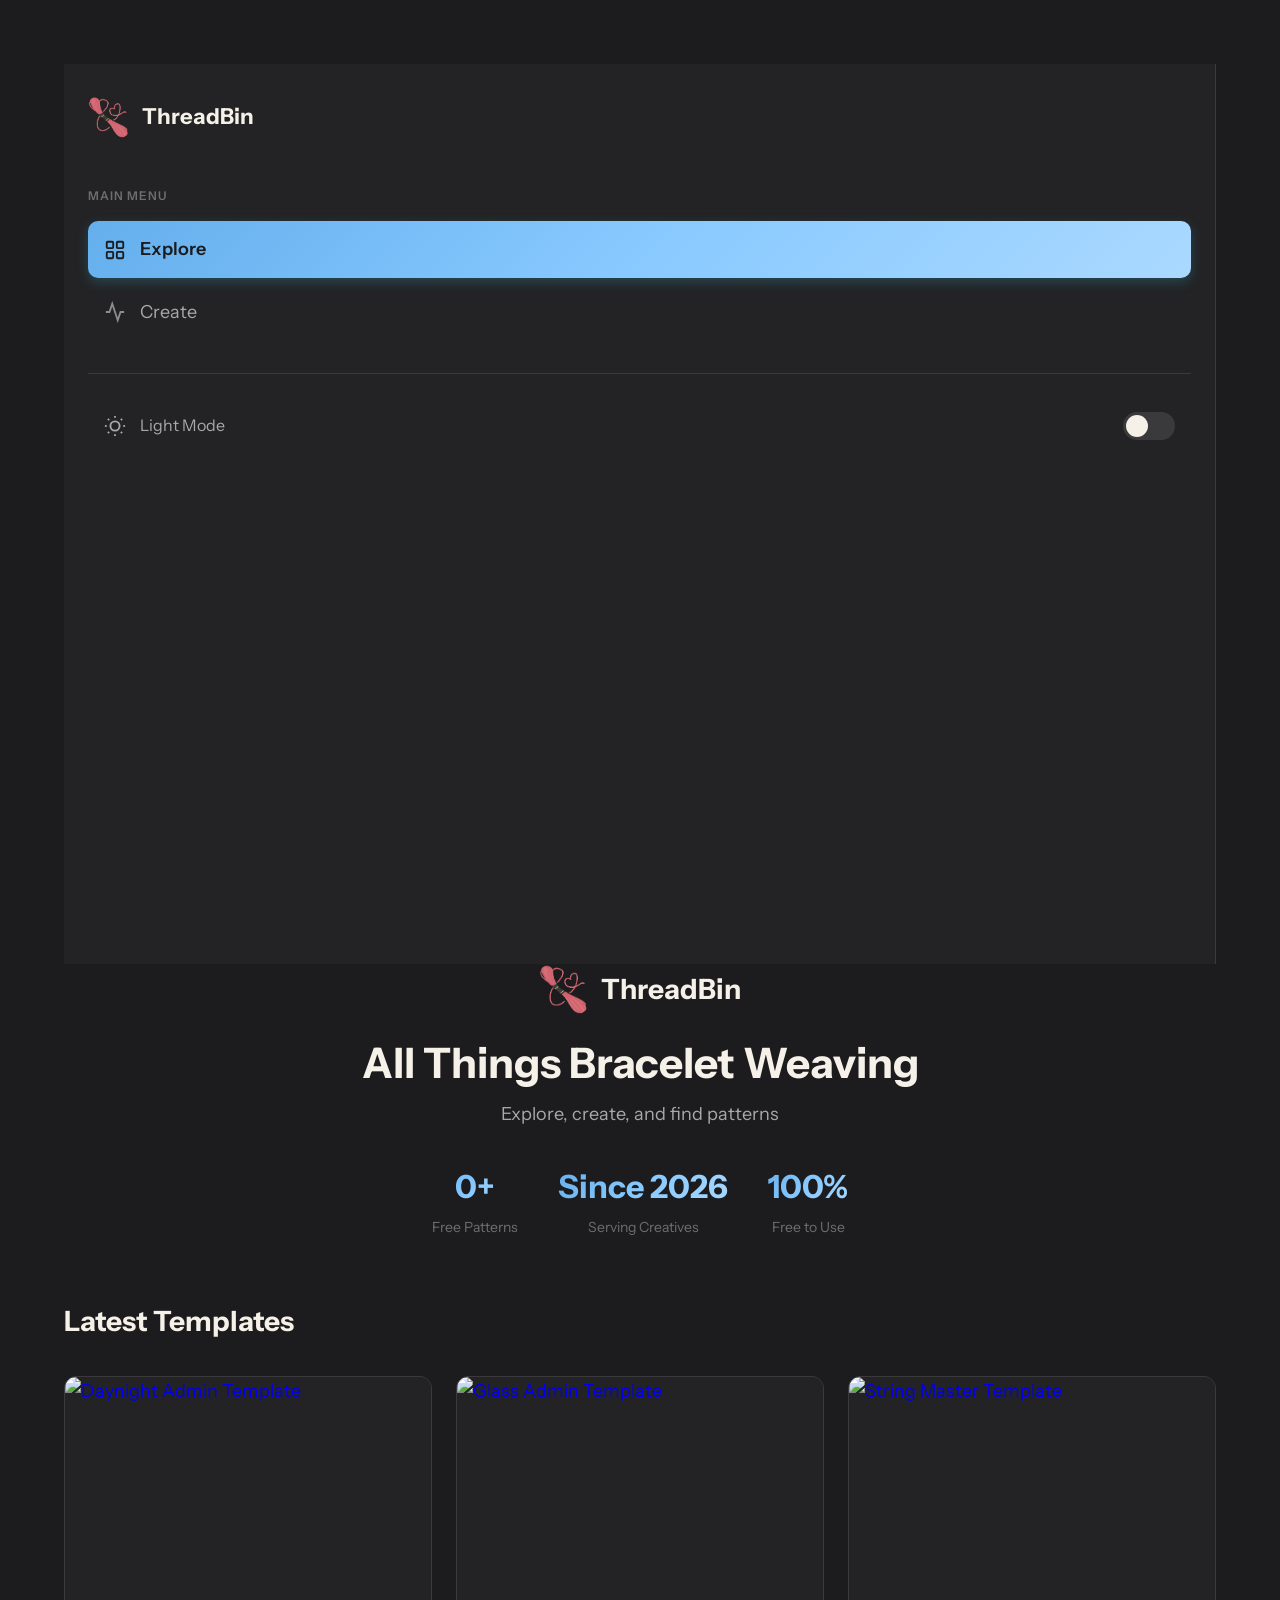
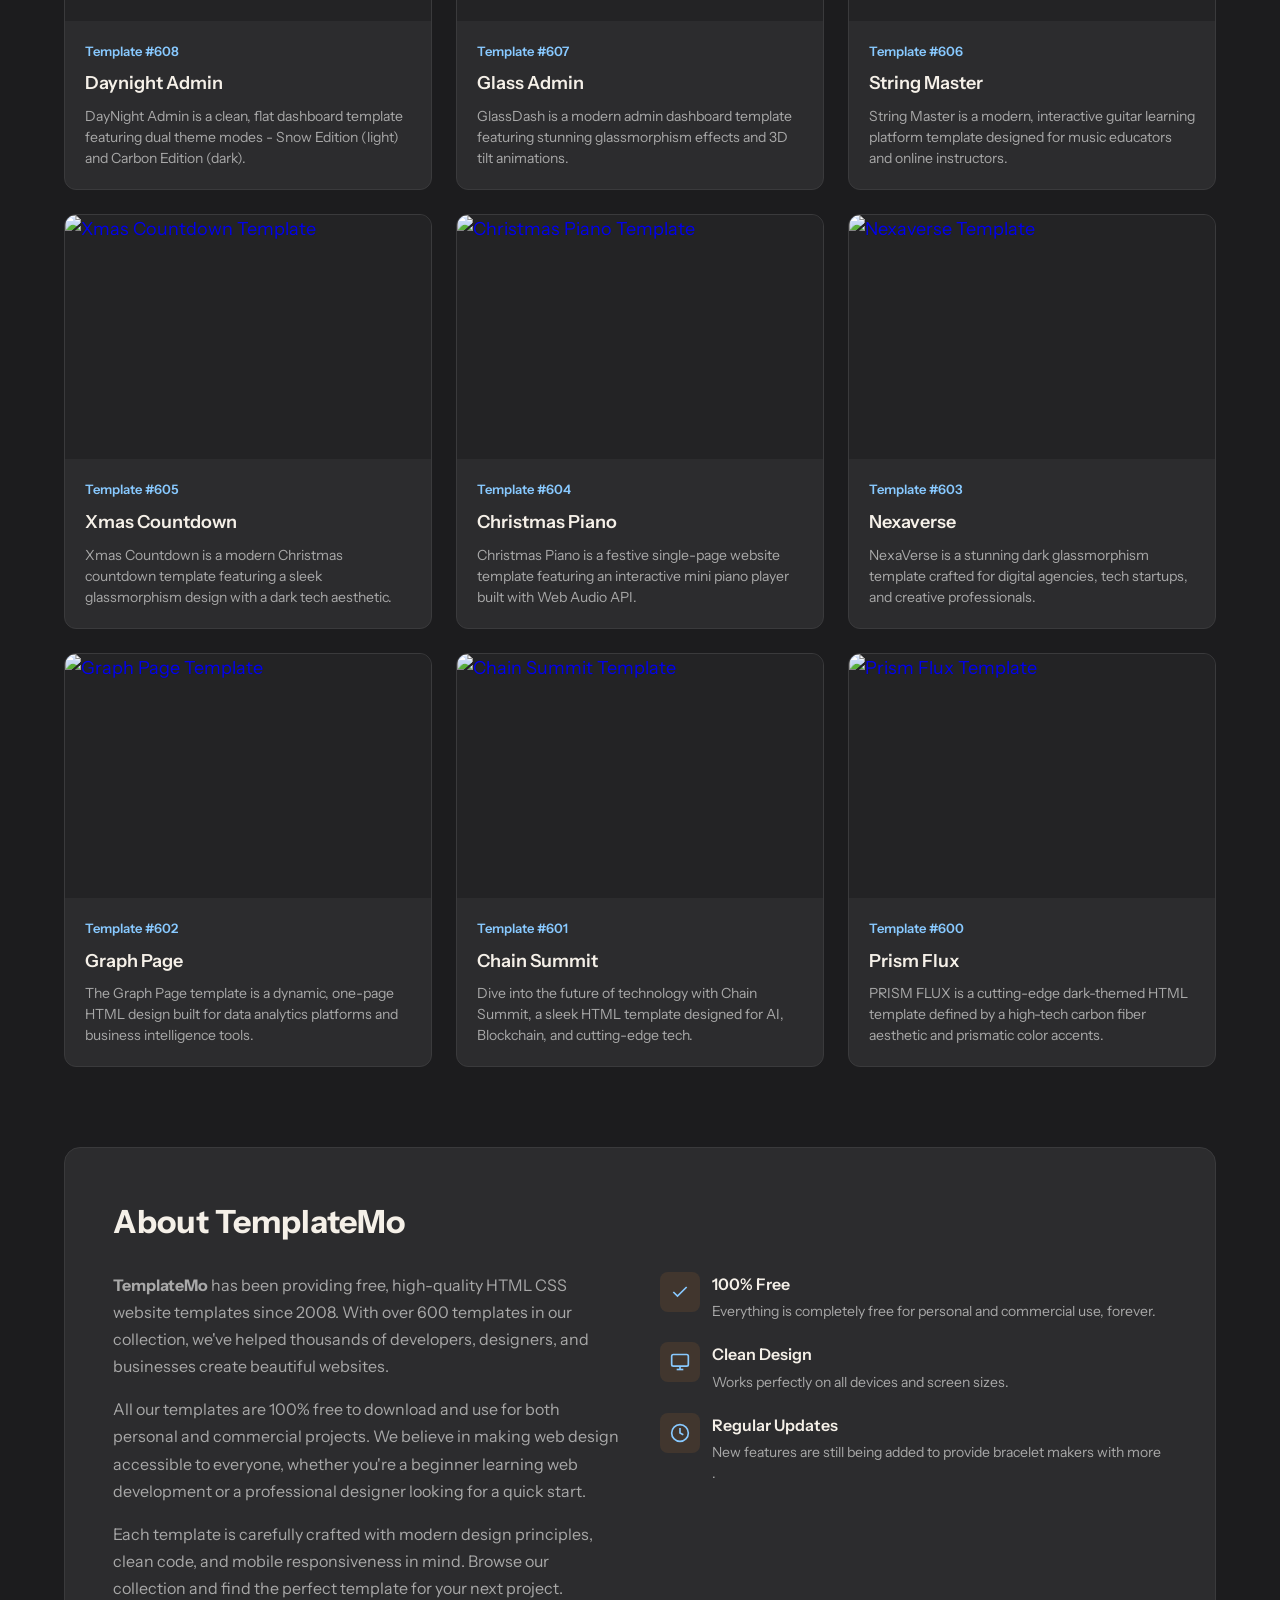
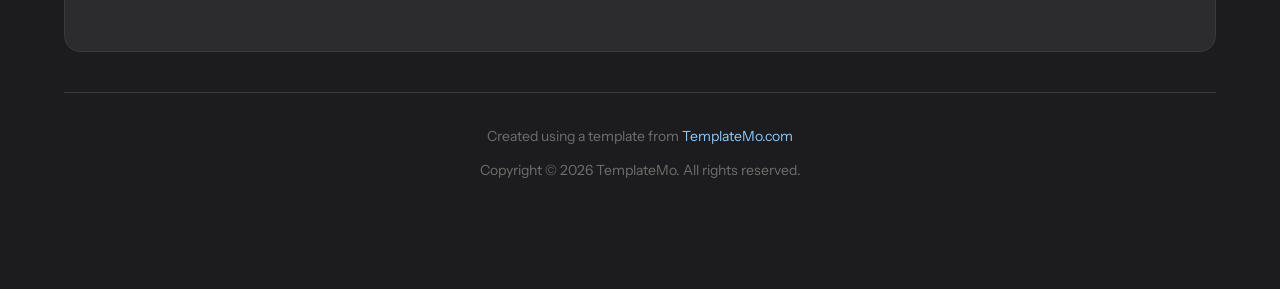
==== commit de32c0e2: "css moved out of css folder and uneeded files were deleted in order to attempt to fix rendering issu" ====
--- a/index.html
+++ b/index.html
@@ -14,8 +14,7 @@
     <link rel="preconnect" href="https://fonts.googleapis.com">
     <link rel="preconnect" href="https://fonts.gstatic.com" crossorigin>
     <link href="https://fonts.googleapis.com/css2?family=Instrument+Sans:wght@400;500;600;700&display=swap" rel="stylesheet">
-    <link rel="stylesheet" href="css/templatemo-style.css">
-    <link rel="stylesheet" href="css/templatemo-dashboard.css">
+    <link rel="stylesheet" href="templatemo-style.css">
     <!--
 
 TemplateMo 609 Crypto Vault
--- a/templatemo-style.css
+++ b/templatemo-style.css
@@ -0,0 +1,1095 @@
+/*
+==========================================================================
+CryptoVault - Crypto Dashboard Template
+Template Name: CryptoVault
+Template URL: https://templatemo.com
+Description: A modern cryptocurrency explore template with dark/light mode
+Author: TemplateMo
+Version: 1.0
+==========================================================================
+
+TemplateMo 609 Crypto Vault
+
+https://templatemo.com/tm-609-crypto-vault
+
+*/
+
+/* ========================================
+CSS Reset & Base
+======================================== */
+* {
+margin: 0;
+padding: 0;
+box-sizing: border-box;
+}
+
+/* ========================================
+CSS Variables - Dark Theme (Default)
+======================================== */
+:root, [data-theme="dark"] {
+--bg-primary: #1c1c1e;
+--bg-secondary: #232325;
+--bg-card: #2c2c2e;
+--bg-card-hover: #343436;
+--accent-copper: #88c9ff;
+--accent-copper-light: #aad9ff;
+--accent-gradient: linear-gradient(135deg, #64afed 0%, #88c9ff 50%, #aad9ff 100%);
+--accent-gradient-hover: linear-gradient(135deg, #83c6fc 0%, #aad9ff 50%, #c1e2fc 100%);
+--text-primary: #f5f0e8;
+--text-secondary: #a8a8a8;
+--text-muted: #6e6e6e;
+--gain: #6b8e6b;
+--loss: #c27878;
+--border: #3a3a3c;
+--shadow: rgba(0, 0, 0, 0.3);
+--chart-grid: rgba(255, 255, 255, 0.05);
+--overlay: rgba(0, 0, 0, 0.5);
+}
+
+/* ========================================
+CSS Variables - Light Theme
+======================================== */
+[data-theme="light"] {
+--bg-primary: #f5f5f7;
+--bg-secondary: #ffffff;
+--bg-card: #ffffff;
+--bg-card-hover: #f0f0f2;
+--accent-copper: #88c9ff;
+--accent-copper-light: #aad9ff;
+--accent-gradient: linear-gradient(135deg, #64afed 0%, #88c9ff 50%, #aad9ff 100%);
+--accent-gradient-hover: linear-gradient(135deg, #83c6fc 0%, #aad9ff 50%, #c1e2fc 100%);
+--text-primary: #1c1c1e;
+--text-secondary: #6e6e6e;
+--text-muted: #9a9a9a;
+--gain: #5a9a5a;
+--loss: #c76b6b;
+--border: #e0e0e2;
+--shadow: rgba(0, 0, 0, 0.08);
+--chart-grid: rgba(255, 0, 0, 0.05);
+--overlay: rgba(0, 0, 0, 0.5);
+}
+
+/* ========================================
+Body & Typography
+======================================== */
+body {
+font-family: 'Instrument Sans', -apple-system, BlinkMacSystemFont, sans-serif;
+font-size: 18px;
+line-height: 1.6;
+background-color: var(--bg-primary);
+color: var(--text-primary);
+min-height: 100vh;
+transition: background-color 0.3s ease, color 0.3s ease;
+margin: 5vw
+}
+
+/* ========================================
+Dashboard Layout
+======================================== */
+.explore {
+display: grid;
+grid-template-columns: 260px 1fr;
+min-height: 100vh;
+}
+
+/* ========================================
+Mobile Menu Toggle
+======================================== */
+.mobile-menu-toggle {
+display: none;
+position: fixed;
+top: 20px;
+left: 20px;
+z-index: 1001;
+width: 46px;
+height: 46px;
+background-color: var(--bg-card);
+border: 1px solid var(--border);
+border-radius: 10px;
+cursor: pointer;
+align-items: center;
+justify-content: center;
+transition: all 0.3s ease;
+}
+
+.mobile-menu-toggle:hover {
+background-color: var(--bg-card-hover);
+}
+
+.hamburger {
+display: flex;
+flex-direction: column;
+gap: 5px;
+}
+
+.hamburger span {
+display: block;
+width: 22px;
+height: 2px;
+background-color: var(--text-primary);
+transition: all 0.3s ease;
+}
+
+.mobile-menu-toggle.active .hamburger span:nth-child(1) {
+transform: rotate(45deg) translate(5px, 5px);
+}
+
+.mobile-menu-toggle.active .hamburger span:nth-child(2) {
+opacity: 0;
+}
+
+.mobile-menu-toggle.active .hamburger span:nth-child(3) {
+transform: rotate(-45deg) translate(5px, -5px);
+}
+
+.mobile-menu-toggle.active {
+left: auto;
+right: 20px;
+}
+
+/* ========================================
+Sidebar Overlay
+======================================== */
+.sidebar-overlay {
+position: fixed;
+inset: 0;
+background-color: var(--overlay);
+z-index: 999;
+opacity: 0;
+pointer-events: none;
+transition: opacity 0.3s ease;
+}
+
+.sidebar-overlay.active {
+opacity: 1;
+pointer-events: auto;
+}
+
+/* ========================================
+Sidebar
+======================================== */
+.sidebar {
+background-color: var(--bg-secondary);
+padding: 32px 24px;
+border-right: 1px solid var(--border);
+display: flex;
+flex-direction: column;
+transition: transform 0.3s ease, background-color 0.3s ease;
+z-index: 1000;
+height: 100vh;
+position: sticky;
+top: 0;
+overflow-y: auto;
+overflow-x: hidden;
+}
+
+/* Sidebar Scrollbar */
+.sidebar::-webkit-scrollbar {
+width: 6px;
+}
+
+.sidebar::-webkit-scrollbar-track {
+background: transparent;
+margin: 10px 0;
+}
+
+.sidebar::-webkit-scrollbar-thumb {
+background: linear-gradient(180deg, var(--accent-copper), var(--accent-copper-light));
+border-radius: 10px;
+}
+
+.sidebar::-webkit-scrollbar-thumb:hover {
+background: linear-gradient(180deg, var(--accent-copper-light), var(--accent-copper));
+}
+
+.sidebar {
+scrollbar-width: thin;
+scrollbar-color: var(--accent-copper) transparent;
+}
+
+/* ========================================
+Logo
+======================================== */
+.logo {
+display: flex;
+align-items: center;
+gap: 12px;
+margin-bottom: 48px;
+}
+
+.logo-icon {
+width: 42px;
+height: 42px;
+background: 0;
+border-radius: 10px;
+display: flex;
+align-items: center;
+justify-content: center;
+font-weight: 700;
+font-size: 20px;
+color: #1c1c1e;
+box-shadow: 0;
+}
+
+.logo-text {
+font-size: 22px;
+font-weight: 700;
+color: var(--text-primary);
+}
+
+/* ========================================
+Navigation
+======================================== */
+.nav-section {
+margin-bottom: 32px;
+}
+
+.nav-label {
+font-size: 12px;
+font-weight: 600;
+color: var(--text-muted);
+text-transform: uppercase;
+letter-spacing: 1px;
+margin-bottom: 16px;
+}
+
+.nav-item {
+display: flex;
+align-items: center;
+gap: 14px;
+padding: 14px 16px;
+border-radius: 10px;
+color: var(--text-secondary);
+text-decoration: none;
+margin-bottom: 6px;
+transition: all 0.2s ease;
+}
+
+.nav-item:hover {
+background-color: var(--bg-card);
+color: var(--text-primary);
+}
+
+.nav-item.active {
+background: var(--accent-gradient);
+color: #1c1c1e;
+font-weight: 600;
+box-shadow: 0 4px 12px rgba(51, 155, 184, 0.3);
+}
+
+.nav-item.active:hover {
+background: var(--accent-gradient-hover);
+}
+
+.nav-icon {
+width: 22px;
+height: 22px;
+opacity: 0.8;
+}
+
+.nav-item.active .nav-icon {
+opacity: 1;
+}
+
+/* ========================================
+Sidebar Footer
+======================================== */
+.sidebar-footer {
+margin-top: auto;
+padding-top: 24px;
+border-top: 1px solid var(--border);
+background-color: var(--bg-secondary);
+}
+
+.theme-toggle {
+display: flex;
+align-items: center;
+justify-content: space-between;
+padding: 14px 16px;
+margin-bottom: 12px;
+}
+
+.theme-toggle-label {
+display: flex;
+align-items: center;
+gap: 14px;
+color: var(--text-secondary);
+font-size: 16px;
+}
+
+.theme-switch {
+position: relative;
+width: 52px;
+height: 28px;
+background-color: var(--border);
+border-radius: 14px;
+cursor: pointer;
+transition: background-color 0.3s ease;
+}
+
+.theme-switch::after {
+content: '';
+position: absolute;
+top: 3px;
+left: 3px;
+width: 22px;
+height: 22px;
+background-color: var(--text-primary);
+border-radius: 50%;
+transition: transform 0.3s ease, background-color 0.3s ease;
+}
+
+[data-theme="light"] .theme-switch {
+background: var(--accent-gradient);
+}
+
+[data-theme="light"] .theme-switch::after {
+transform: translateX(24px);
+background-color: #ffffff;
+}
+
+.logout-btn {
+display: flex;
+align-items: center;
+gap: 14px;
+padding: 14px 16px;
+border-radius: 10px;
+color: var(--loss);
+text-decoration: none;
+width: 100%;
+background: none;
+border: none;
+font-family: inherit;
+font-size: 16px;
+cursor: pointer;
+transition: all 0.2s ease;
+}
+
+.logout-btn:hover {
+background-color: rgba(194, 120, 120, 0.15);
+}
+
+.logout-btn svg {
+width: 22px;
+height: 22px;
+}
+
+/* ========================================
+Main Content
+======================================== */
+.main-content {
+padding: 32px 40px;
+overflow-y: auto;
+transition: background-color 0.3s ease;
+}
+
+.main-content::-webkit-scrollbar {
+width: 8px;
+}
+
+.main-content::-webkit-scrollbar-track {
+background: var(--bg-primary);
+}
+
+.main-content::-webkit-scrollbar-thumb {
+background: linear-gradient(180deg, var(--accent-copper), var(--accent-copper-light));
+border-radius: 10px;
+}
+
+.main-content {
+scrollbar-width: thin;
+scrollbar-color: var(--accent-copper) var(--bg-primary);
+}
+
+/* ========================================
+Page Header
+======================================== */
+.page-header {
+margin-bottom: 32px;
+}
+
+.page-header h1 {
+font-size: 28px;
+font-weight: 700;
+margin-bottom: 8px;
+}
+
+.page-header p {
+color: var(--text-secondary);
+font-size: 16px;
+}
+
+/* ========================================
+Cards
+======================================== */
+.card {
+background-color: var(--bg-card);
+border-radius: 14px;
+padding: 28px;
+border: 1px solid var(--border);
+transition: all 0.3s ease;
+}
+
+.card-header {
+display: flex;
+justify-content: space-between;
+align-items: center;
+margin-bottom: 24px;
+}
+
+.card-title {
+font-size: 20px;
+font-weight: 600;
+color: var(--text-primary);
+}
+
+.card-description {
+font-size: 14px;
+color: var(--text-secondary);
+}
+
+/* ========================================
+Buttons
+======================================== */
+.btn {
+padding: 14px 28px;
+border-radius: 10px;
+font-size: 16px;
+font-weight: 600;
+font-family: inherit;
+cursor: pointer;
+transition: all 0.2s ease;
+border: 1px solid var(--border);
+background-color: transparent;
+color: var(--text-primary);
+}
+
+.btn:hover {
+background-color: var(--bg-card-hover);
+}
+
+.btn.primary {
+background: var(--accent-gradient);
+border: none;
+color: #1c1c1e;
+}
+
+.btn.primary:hover {
+background: var(--accent-gradient-hover);
+transform: translateY(-2px);
+}
+
+.btn.danger {
+color: var(--loss);
+border-color: var(--loss);
+}
+
+.btn.danger:hover {
+background-color: rgba(194, 120, 120, 0.15);
+}
+
+.btn-group {
+display: flex;
+gap: 16px;
+margin-top: 24px;
+}
+
+/* ========================================
+Form Elements
+======================================== */
+.form-grid {
+display: grid;
+grid-template-columns: repeat(2, 1fr);
+gap: 24px;
+}
+
+.form-group {
+margin-bottom: 24px;
+}
+
+.form-group.full-width {
+grid-column: span 2;
+}
+
+.form-label {
+display: block;
+font-size: 14px;
+font-weight: 600;
+color: var(--text-primary);
+margin-bottom: 8px;
+}
+
+.form-input {
+width: 100%;
+padding: 14px 18px;
+background-color: var(--bg-primary);
+border: 1px solid var(--border);
+border-radius: 10px;
+font-size: 16px;
+font-family: inherit;
+color: var(--text-primary);
+transition: all 0.2s ease;
+}
+
+.form-input:focus {
+outline: none;
+border-color: var(--accent-copper);
+}
+
+.form-input::placeholder {
+color: var(--text-muted);
+}
+
+.form-select {
+width: 100%;
+padding: 14px 18px;
+background-color: var(--bg-primary);
+border: 1px solid var(--border);
+border-radius: 10px;
+font-size: 16px;
+font-family: inherit;
+color: var(--text-primary);
+cursor: pointer;
+appearance: none;
+background-image: url("data:image/svg+xml,%3Csvg xmlns='http://www.w3.org/2000/svg' width='24' height='24' viewBox='0 0 24 24' fill='none' stroke='%236e6e6e' stroke-width='2'%3E%3Cpolyline points='6 9 12 15 18 9'%3E%3C/polyline%3E%3C/svg%3E");
+background-repeat: no-repeat;
+background-position: right 16px center;
+}
+
+.form-select:focus {
+outline: none;
+border-color: var(--accent-copper);
+}
+
+/* ========================================
+Toggle Switches
+======================================== */
+.toggle-item {
+display: flex;
+align-items: center;
+justify-content: space-between;
+padding: 16px 0;
+border-bottom: 1px solid var(--border);
+}
+
+.toggle-item:last-child {
+border-bottom: none;
+}
+
+.toggle-info {
+flex: 1;
+}
+
+.toggle-title {
+font-size: 16px;
+font-weight: 600;
+color: var(--text-primary);
+margin-bottom: 4px;
+}
+
+.toggle-description {
+font-size: 14px;
+color: var(--text-secondary);
+}
+
+.toggle-switch {
+position: relative;
+width: 52px;
+height: 28px;
+background-color: var(--border);
+border-radius: 14px;
+cursor: pointer;
+transition: background 0.3s ease;
+}
+
+.toggle-switch::after {
+content: '';
+position: absolute;
+top: 3px;
+left: 3px;
+width: 22px;
+height: 22px;
+background-color: var(--text-primary);
+border-radius: 50%;
+transition: transform 0.3s ease;
+}
+
+.toggle-switch.active {
+background: var(--accent-gradient);
+}
+
+.toggle-switch.active::after {
+transform: translateX(24px);
+background-color: #1c1c1e;
+}
+
+/* ========================================
+Coin Icons
+======================================== */
+.coin-icon {
+width: 36px;
+height: 36px;
+border-radius: 50%;
+display: flex;
+align-items: center;
+justify-content: center;
+font-weight: 700;
+font-size: 14px;
+color: #fff;
+}
+
+.coin-icon.btc { background: linear-gradient(135deg, #f7931a, #c77b15); }
+.coin-icon.eth { background: linear-gradient(135deg, #627eea, #4a5fc1); }
+.coin-icon.usdt { background: linear-gradient(135deg, #26a17b, #1a7a5c); }
+.coin-icon.bnb { background: linear-gradient(135deg, #f3ba2f, #c99a27); }
+.coin-icon.sol { background: linear-gradient(135deg, #9945ff, #14f195); }
+.coin-icon.xrp { background: linear-gradient(135deg, #23292f, #000000); }
+.coin-icon.ada { background: linear-gradient(135deg, #0033ad, #002276); }
+.coin-icon.doge { background: linear-gradient(135deg, #c3a634, #ba9f33); }
+.coin-icon.dot { background: linear-gradient(135deg, #e6007a, #c40068); }
+.coin-icon.matic { background: linear-gradient(135deg, #8247e5, #6b3bc4); }
+
+/* ========================================
+Copyright Footer
+======================================== */
+.copyright {
+text-align: center;
+padding: 24px 40px;
+color: var(--text-muted);
+font-size: 14px;
+border-top: 1px solid var(--border);
+margin-top: 40px;
+}
+
+.copyright a {
+color: var(--accent-copper);
+text-decoration: none;
+}
+
+.copyright a:hover {
+color: var(--accent-copper-light);
+}
+
+/* ========================================
+Responsive - Tablet
+======================================== */
+@media (max-width: 1024px) {
+.mobile-menu-toggle {
+display: flex;
+}
+
+.explore {
+grid-template-columns: 1fr;
+}
+
+.sidebar {
+position: fixed;
+top: 0;
+left: 0;
+height: 100vh;
+width: 280px;
+transform: translateX(-100%);
+box-shadow: 4px 0 24px var(--shadow);
+}
+
+.sidebar.active {
+transform: translateX(0);
+}
+
+.main-content {
+padding: 24px;
+padding-top: 80px;
+}
+
+.form-grid {
+grid-template-columns: 1fr;
+}
+
+.form-group.full-width {
+grid-column: span 1;
+}
+}
+
+/* ========================================
+Responsive - Mobile
+======================================== */
+@media (max-width: 640px) {
+.main-content {
+padding: 16px;
+padding-top: 80px;
+}
+
+.btn-group {
+flex-direction: column;
+}
+
+.card {
+padding: 20px;
+}
+}
+
+.templatemo-page {
+    min-height: 100vh;
+    background: var(--bg-primary);
+    padding: 40px 20px;
+    position: relative;
+}
+
+/* Theme Toggle Button */
+.theme-toggle-btn {
+    position: fixed;
+    top: 24px;
+    right: 24px;
+    width: 48px;
+    height: 48px;
+    border-radius: 50%;
+    background: var(--bg-card);
+    border: 1px solid var(--border);
+    display: flex;
+    align-items: center;
+    justify-content: center;
+    cursor: pointer;
+    transition: all 0.3s ease;
+    z-index: 1000;
+    color: var(--text-primary);
+}
+
+.theme-toggle-btn:hover {
+    background: var(--bg-secondary);
+    border-color: var(--accent-copper);
+    transform: rotate(180deg);
+}
+
+.theme-toggle-btn svg {
+    width: 22px;
+    height: 22px;
+}
+
+.templatemo-container {
+    max-width: 1200px;
+    margin: 0 auto;
+}
+
+/* Header */
+.templatemo-header {
+    text-align: center;
+    margin-bottom: 60px;
+}
+
+.templatemo-logo {
+    display: inline-flex;
+    align-items: center;
+    gap: 12px;
+    margin-bottom: 24px;
+}
+
+.templatemo-logo-icon {
+    width: 50px;
+    height: 50px;
+    border-radius: 12px;
+    display: flex;
+    align-items: center;
+    justify-content: center;
+    font-size: 24px;
+    font-weight: 700;
+    color: #1c1c1e;
+}
+
+.templatemo-logo-text {
+    font-size: 28px;
+    font-weight: 700;
+    color: var(--text-primary);
+}
+
+.templatemo-title {
+    font-size: 42px;
+    font-weight: 700;
+    color: var(--text-primary);
+    margin-bottom: 12px;
+    line-height: 1.2;
+}
+
+.templatemo-subtitle {
+    font-size: 18px;
+    color: var(--text-secondary);
+    margin-bottom: 32px;
+}
+
+.templatemo-stats {
+    display: flex;
+    justify-content: center;
+    gap: 40px;
+    flex-wrap: wrap;
+}
+
+.stat-item {
+    text-align: center;
+}
+
+.stat-number {
+    font-size: 32px;
+    font-weight: 700;
+    background: var(--accent-gradient);
+    -webkit-background-clip: text;
+    -webkit-text-fill-color: transparent;
+    background-clip: text;
+    margin-bottom: 4px;
+}
+
+.stat-label {
+    font-size: 14px;
+    color: var(--text-muted);
+}
+
+/* Templates Grid */
+.templates-section {
+    margin-bottom: 80px;
+}
+
+.section-header {
+    display: flex;
+    align-items: center;
+    justify-content: space-between;
+    margin-bottom: 32px;
+}
+
+.section-title {
+    font-size: 28px;
+    font-weight: 700;
+    color: var(--text-primary);
+}
+
+.view-all-link {
+    color: var(--accent-copper);
+    text-decoration: none;
+    font-weight: 500;
+    font-size: 15px;
+    display: flex;
+    align-items: center;
+    gap: 6px;
+    transition: all 0.2s ease;
+}
+
+.view-all-link:hover {
+    color: var(--accent-copper-light);
+    gap: 10px;
+}
+
+.templates-grid {
+    display: grid;
+    grid-template-columns: repeat(3, 1fr);
+    gap: 24px;
+}
+
+.template-card {
+    background: var(--bg-card);
+    border-radius: 12px;
+    overflow: hidden;
+    border: 1px solid var(--border);
+    transition: all 0.3s ease;
+    text-decoration: none;
+    display: block;
+}
+
+.template-card:hover {
+    transform: translateY(-4px);
+    border-color: var(--accent-copper);
+    box-shadow: 0 8px 24px rgba(184, 115, 51, 0.15);
+}
+
+.template-thumbnail {
+    width: 100%;
+    aspect-ratio: 3 / 2;
+    overflow: hidden;
+    background: var(--bg-secondary);
+    position: relative;
+}
+
+.template-thumbnail img {
+    width: 100%;
+    height: 100%;
+    object-fit: cover;
+    object-position: top;
+    transition: transform 0.3s ease;
+}
+
+.template-card:hover .template-thumbnail img {
+    transform: scale(1.05);
+}
+
+.template-info {
+    padding: 20px;
+}
+
+.template-number {
+    font-size: 13px;
+    font-weight: 600;
+    color: var(--accent-copper);
+    margin-bottom: 8px;
+}
+
+.template-name {
+    font-size: 18px;
+    font-weight: 600;
+    color: var(--text-primary);
+    margin-bottom: 8px;
+}
+
+.template-description {
+    font-size: 14px;
+    color: var(--text-secondary);
+    line-height: 1.5;
+    display: -webkit-box;
+    -webkit-box-orient: vertical;
+    overflow: hidden;
+}
+
+/* About Section */
+.about-section {
+    background: var(--bg-card);
+    border: 1px solid var(--border);
+    border-radius: 16px;
+    padding: 48px;
+    margin-bottom: 40px;
+}
+
+.about-title {
+    font-size: 32px;
+    font-weight: 700;
+    color: var(--text-primary);
+    margin-bottom: 24px;
+}
+
+.about-content {
+    display: grid;
+    grid-template-columns: 1fr 1fr;
+    gap: 40px;
+}
+
+.about-text {
+    font-size: 16px;
+    color: var(--text-secondary);
+    line-height: 1.7;
+}
+
+.about-text p {
+    margin-bottom: 16px;
+}
+
+.about-text p:last-child {
+    margin-bottom: 0;
+}
+
+.about-features {
+    display: flex;
+    flex-direction: column;
+    gap: 20px;
+}
+
+.feature-item {
+    display: flex;
+    align-items: flex-start;
+    gap: 12px;
+}
+
+.feature-icon {
+    width: 40px;
+    height: 40px;
+    background: rgba(184, 115, 51, 0.15);
+    border-radius: 8px;
+    display: flex;
+    align-items: center;
+    justify-content: center;
+    flex-shrink: 0;
+    color: var(--accent-copper);
+}
+
+.feature-content h4 {
+    font-size: 16px;
+    font-weight: 600;
+    color: var(--text-primary);
+    margin-bottom: 4px;
+}
+
+.feature-content p {
+    font-size: 14px;
+    color: var(--text-secondary);
+    line-height: 1.5;
+}
+
+/* Footer */
+.templatemo-footer {
+    text-align: center;
+    padding: 32px 0;
+    border-top: 1px solid var(--border);
+}
+
+.templatemo-footer p {
+    color: var(--text-muted);
+    font-size: 14px;
+    margin-bottom: 12px;
+}
+
+.templatemo-footer a {
+    color: var(--accent-copper);
+    text-decoration: none;
+}
+
+.templatemo-footer a:hover {
+    color: var(--accent-copper-light);
+}
+
+/* Responsive */
+@media (max-width: 1024px) {
+    .templates-grid {
+        grid-template-columns: repeat(2, 1fr);
+    }
+
+    .about-content {
+        grid-template-columns: 1fr;
+    }
+}
+
+@media (max-width: 640px) {
+    .templatemo-page {
+        padding: 24px 16px;
+    }
+
+    .templatemo-title {
+        font-size: 32px;
+    }
+
+    .templates-grid {
+        grid-template-columns: 1fr;
+    }
+
+    .section-header {
+        flex-direction: column;
+        align-items: flex-start;
+        gap: 16px;
+    }
+
+    .about-section {
+        padding: 32px 24px;
+    }
+
+    .about-title {
+        font-size: 24px;
+    }
+
+    .templatemo-stats {
+        gap: 24px;
+    }
+
+    .theme-toggle-btn {
+        top: 16px;
+        right: 16px;
+        width: 44px;
+        height: 44px;
+    }
+
+    .theme-toggle-btn svg {
+        width: 20px;
+        height: 20px;
+    }
+}
